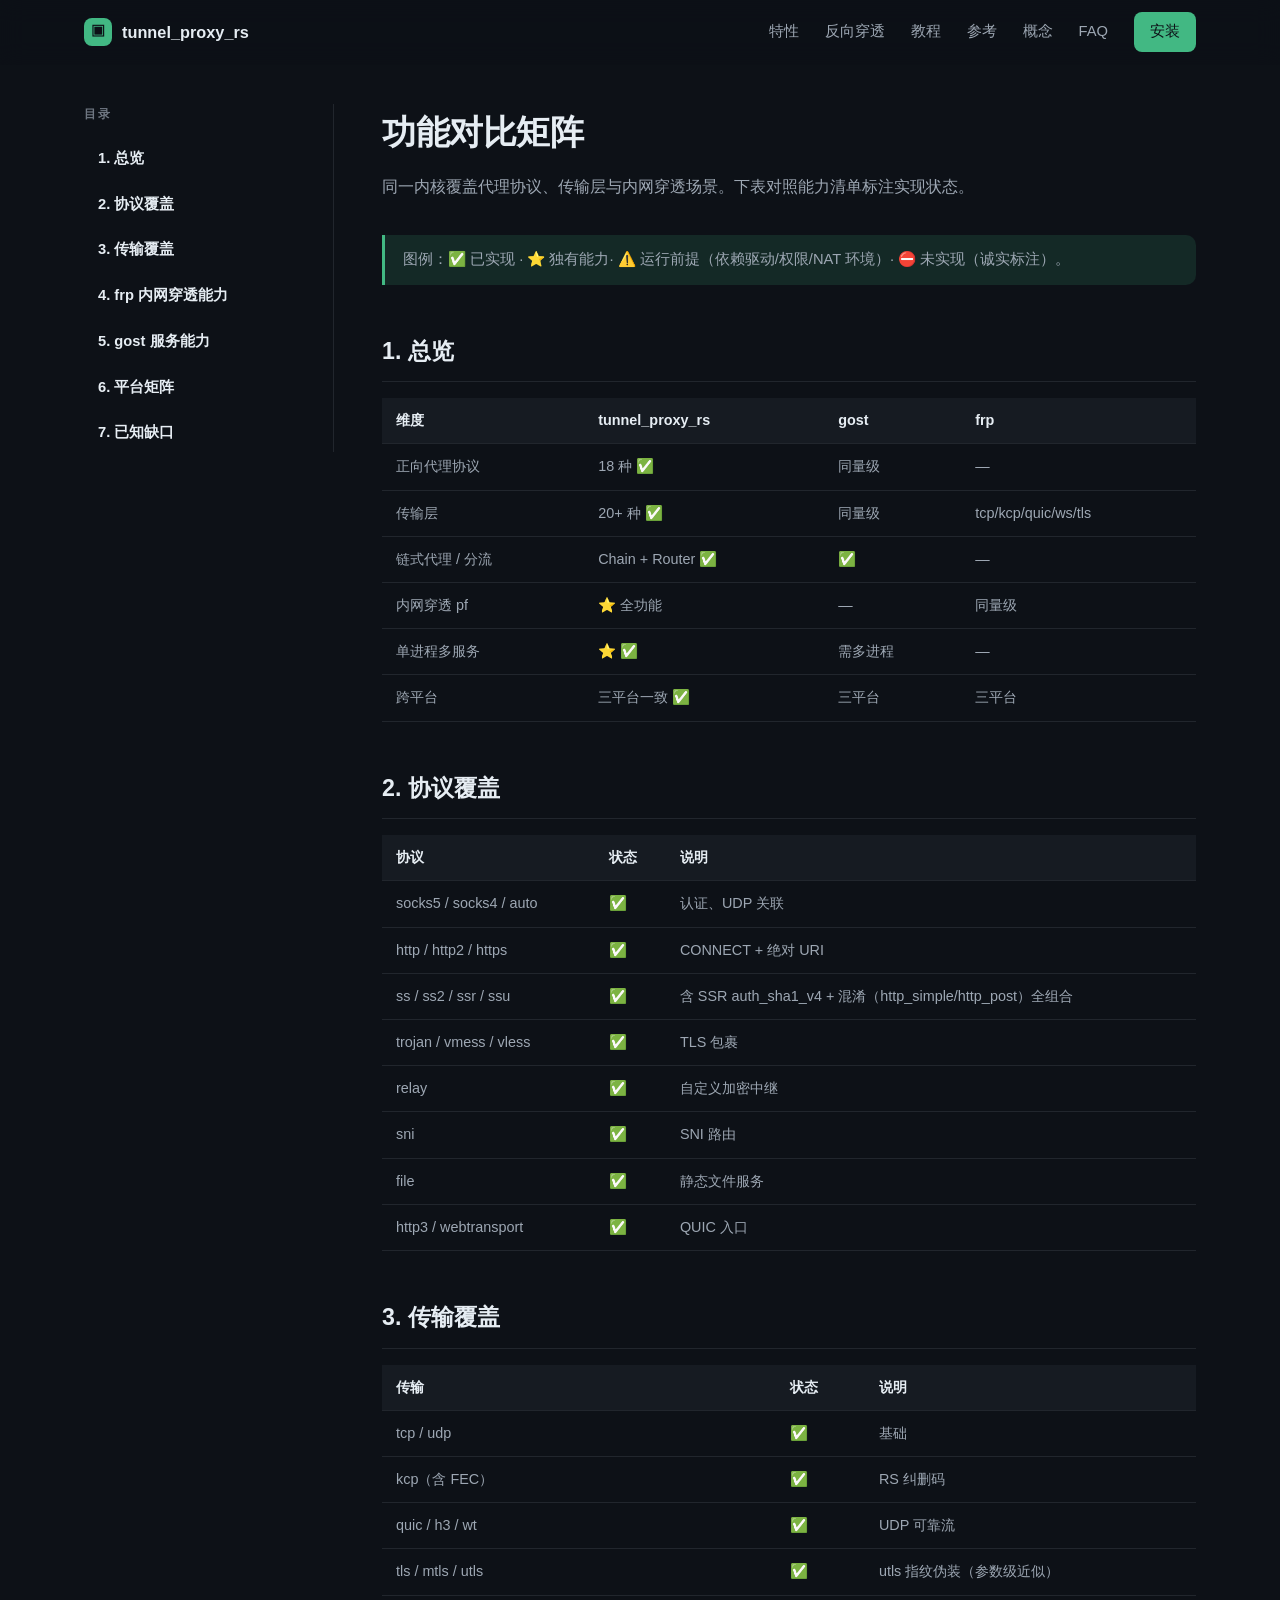
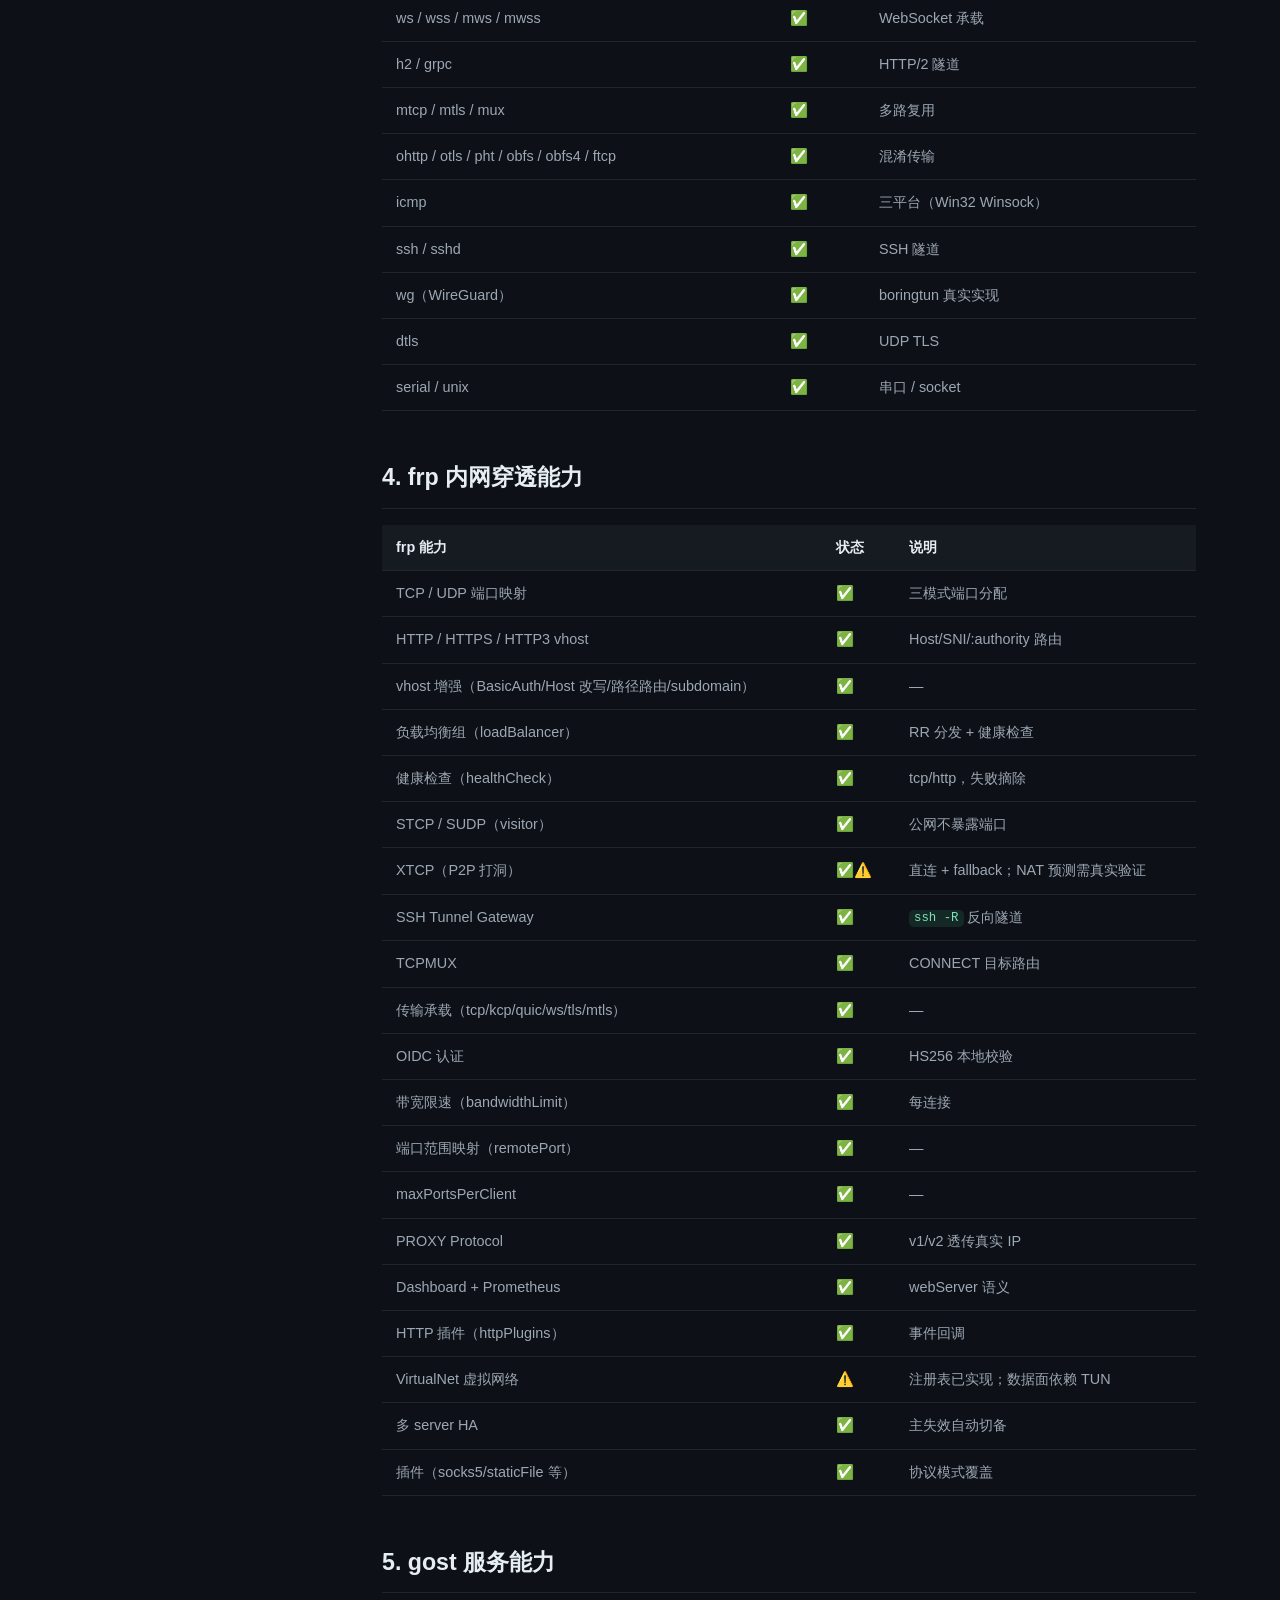
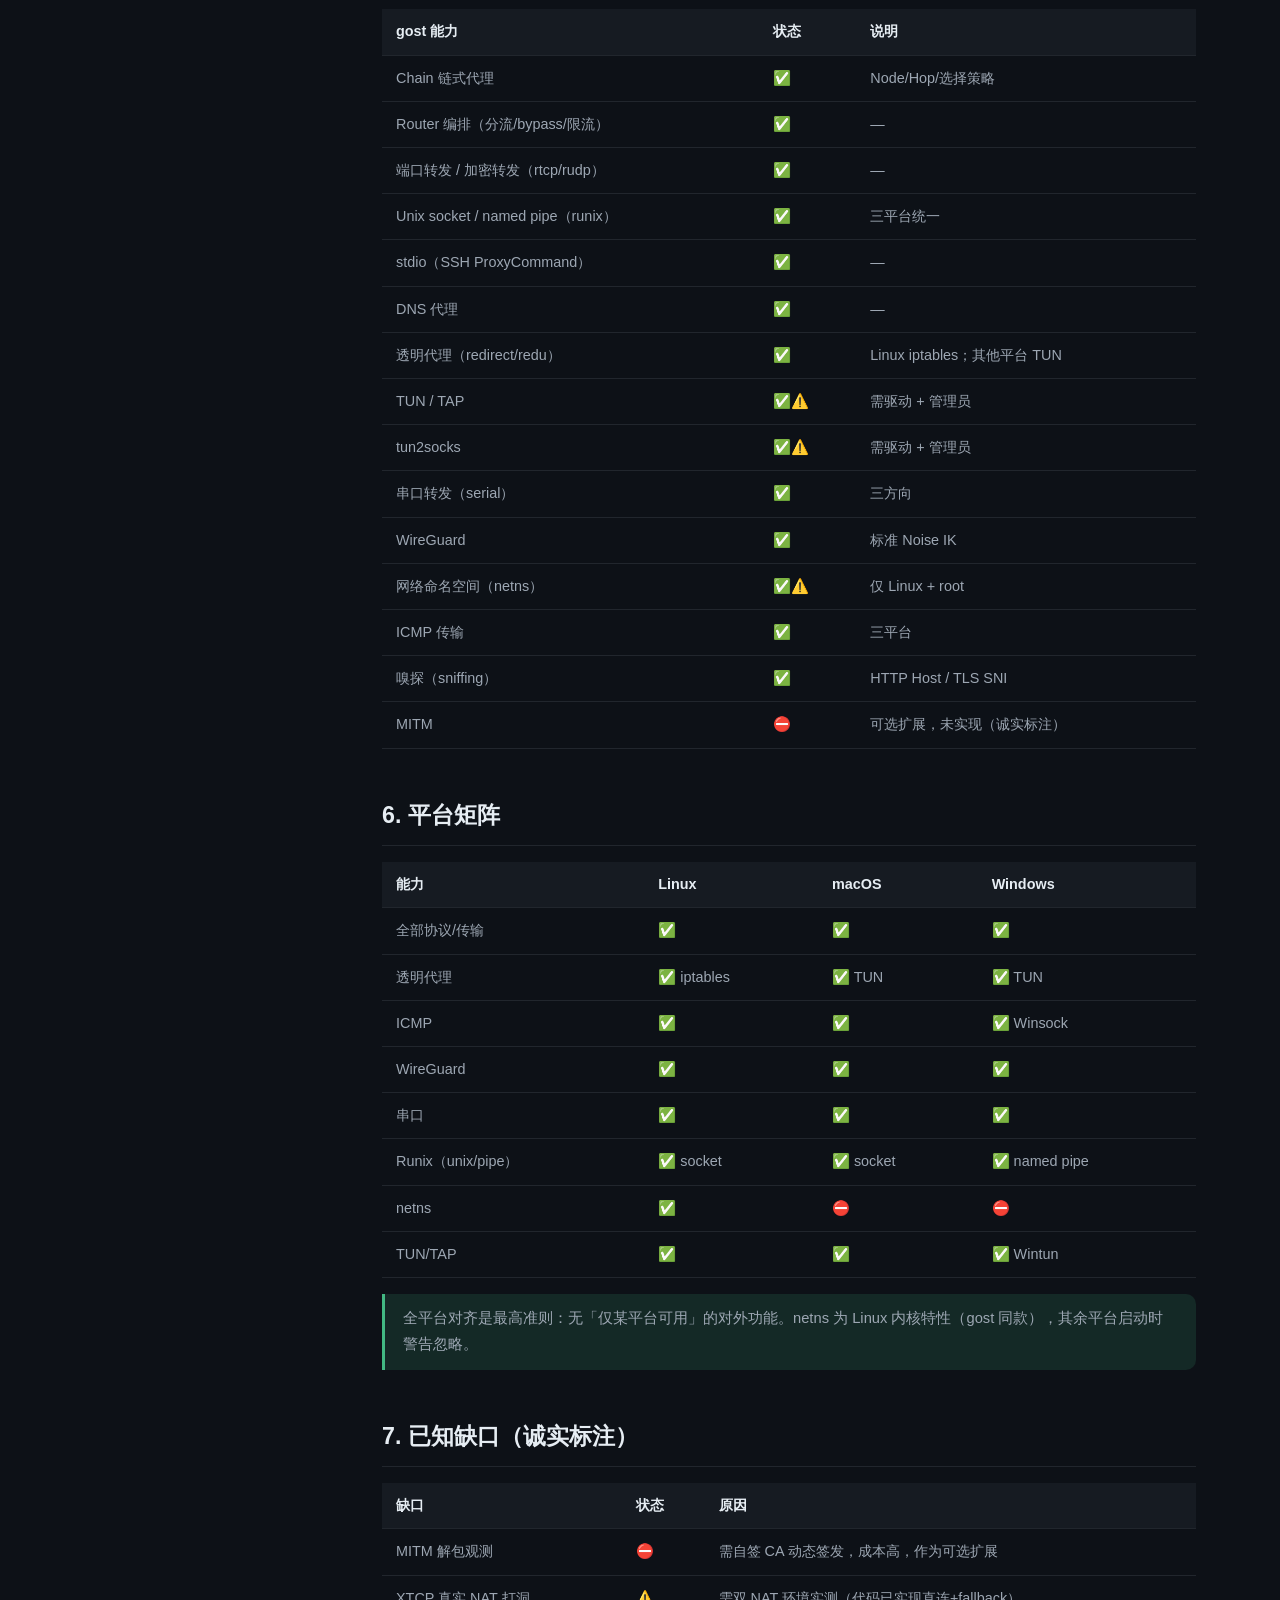
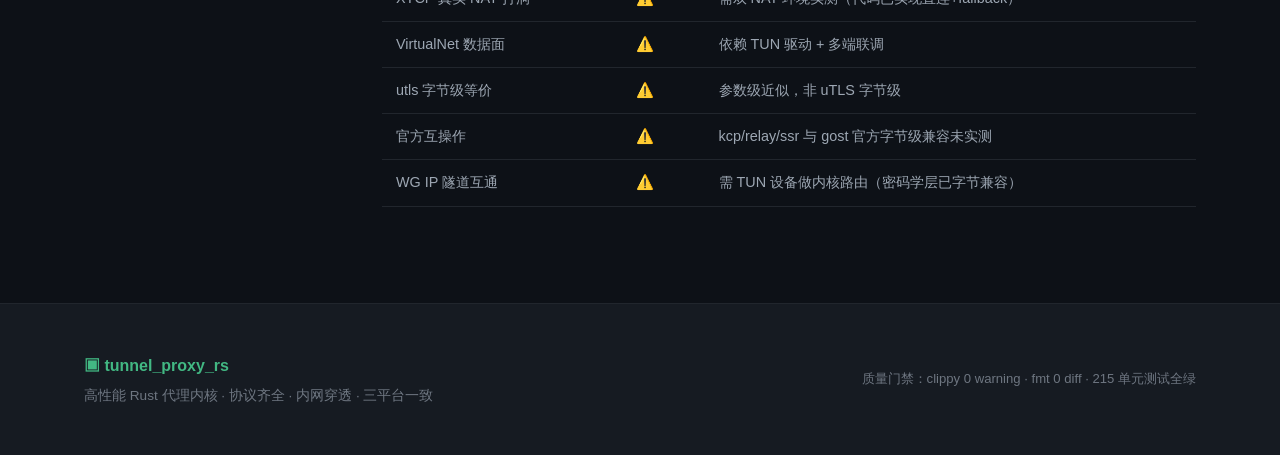
==== compare.html @ 96f0a97a "a a" ====
<!DOCTYPE html>
<html lang="zh-CN">
<head>
<meta charset="UTF-8">
<meta name="viewport" content="width=device-width, initial-scale=1.0">
<title>功能对比矩阵 — tunnel_proxy_rs</title>
<meta name="description" content="tunnel_proxy_rs 功能覆盖矩阵：对照能力清单，标注实现状态（已实现 / 独有能力 / 运行前提 / 未实现）。">
<link rel="stylesheet" href="css/style.css">
</head>
<body>

<header class="nav" id="nav">
  <div class="nav-inner">
    <a class="brand" href="index.html">
      <span class="brand-logo">▣</span>
      <span class="brand-name">tunnel_proxy_rs</span>
    </a>
    <nav class="nav-links">
      <a href="index.html#features">特性</a>
      <a href="index.html#pf">反向穿透</a>
      <a href="tutorial.html">教程</a>
      <a href="reference.html">参考</a>
      <a href="concepts.html">概念</a>
      <a href="faq.html">FAQ</a>
      <a class="nav-cta" href="install.html">安装</a>
    </nav>
    <button class="nav-toggle" id="navToggle" aria-label="菜单">☰</button>
  </div>
</header>

<div class="tutorial-layout">
  <aside class="toc" id="toc">
    <p class="toc-title">目录</p>
    <a class="toc-grp" href="#summary">1. 总览</a>
    <a class="toc-grp" href="#protocols">2. 协议覆盖</a>
    <a class="toc-grp" href="#transports">3. 传输覆盖</a>
    <a class="toc-grp" href="#frp">4. frp 内网穿透能力</a>
    <a class="toc-grp" href="#gost">5. gost 服务能力</a>
    <a class="toc-grp" href="#platform">6. 平台矩阵</a>
    <a class="toc-grp" href="#gaps">7. 已知缺口</a>
  </aside>

  <article class="doc">
    <h1>功能对比矩阵</h1>
    <p class="doc-sub">同一内核覆盖代理协议、传输层与内网穿透场景。下表对照能力清单标注实现状态。</p>
    <div class="hint">图例：✅ 已实现 · ⭐ 独有能力· ⚠️ 运行前提（依赖驱动/权限/NAT 环境）· ⛔ 未实现（诚实标注）。</div>

    <h2 id="summary">1. 总览</h2>
    <table>
      <tr><th>维度</th><th>tunnel_proxy_rs</th><th>gost</th><th>frp</th></tr>
      <tr><td>正向代理协议</td><td>18 种 ✅</td><td>同量级</td><td>—</td></tr>
      <tr><td>传输层</td><td>20+ 种 ✅</td><td>同量级</td><td>tcp/kcp/quic/ws/tls</td></tr>
      <tr><td>链式代理 / 分流</td><td>Chain + Router ✅</td><td>✅</td><td>—</td></tr>
      <tr><td>内网穿透 pf</td><td>⭐ 全功能</td><td>—</td><td>同量级</td></tr>
      <tr><td>单进程多服务</td><td>⭐ ✅</td><td>需多进程</td><td>—</td></tr>
      <tr><td>跨平台</td><td>三平台一致 ✅</td><td>三平台</td><td>三平台</td></tr>
    </table>

    <h2 id="protocols">2. 协议覆盖</h2>
    <table>
      <tr><th>协议</th><th>状态</th><th>说明</th></tr>
      <tr><td>socks5 / socks4 / auto</td><td>✅</td><td>认证、UDP 关联</td></tr>
      <tr><td>http / http2 / https</td><td>✅</td><td>CONNECT + 绝对 URI</td></tr>
      <tr><td>ss / ss2 / ssr / ssu</td><td>✅</td><td>含 SSR auth_sha1_v4 + 混淆（http_simple/http_post）全组合</td></tr>
      <tr><td>trojan / vmess / vless</td><td>✅</td><td>TLS 包裹</td></tr>
      <tr><td>relay</td><td>✅</td><td>自定义加密中继</td></tr>
      <tr><td>sni</td><td>✅</td><td>SNI 路由</td></tr>
      <tr><td>file</td><td>✅</td><td>静态文件服务</td></tr>
      <tr><td>http3 / webtransport</td><td>✅</td><td>QUIC 入口</td></tr>
    </table>

    <h2 id="transports">3. 传输覆盖</h2>
    <table>
      <tr><th>传输</th><th>状态</th><th>说明</th></tr>
      <tr><td>tcp / udp</td><td>✅</td><td>基础</td></tr>
      <tr><td>kcp（含 FEC）</td><td>✅</td><td>RS 纠删码</td></tr>
      <tr><td>quic / h3 / wt</td><td>✅</td><td>UDP 可靠流</td></tr>
      <tr><td>tls / mtls / utls</td><td>✅</td><td>utls 指纹伪装（参数级近似）</td></tr>
      <tr><td>ws / wss / mws / mwss</td><td>✅</td><td>WebSocket 承载</td></tr>
      <tr><td>h2 / grpc</td><td>✅</td><td>HTTP/2 隧道</td></tr>
      <tr><td>mtcp / mtls / mux</td><td>✅</td><td>多路复用</td></tr>
      <tr><td>ohttp / otls / pht / obfs / obfs4 / ftcp</td><td>✅</td><td>混淆传输</td></tr>
      <tr><td>icmp</td><td>✅</td><td>三平台（Win32 Winsock）</td></tr>
      <tr><td>ssh / sshd</td><td>✅</td><td>SSH 隧道</td></tr>
      <tr><td>wg（WireGuard）</td><td>✅</td><td>boringtun 真实实现</td></tr>
      <tr><td>dtls</td><td>✅</td><td>UDP TLS</td></tr>
      <tr><td>serial / unix</td><td>✅</td><td>串口 / socket</td></tr>
    </table>

    <h2 id="frp">4. frp 内网穿透能力</h2>
    <table>
      <tr><th>frp 能力</th><th>状态</th><th>说明</th></tr>
      <tr><td>TCP / UDP 端口映射</td><td>✅</td><td>三模式端口分配</td></tr>
      <tr><td>HTTP / HTTPS / HTTP3 vhost</td><td>✅</td><td>Host/SNI/:authority 路由</td></tr>
      <tr><td>vhost 增强（BasicAuth/Host 改写/路径路由/subdomain）</td><td>✅</td><td>—</td></tr>
      <tr><td>负载均衡组（loadBalancer）</td><td>✅</td><td>RR 分发 + 健康检查</td></tr>
      <tr><td>健康检查（healthCheck）</td><td>✅</td><td>tcp/http，失败摘除</td></tr>
      <tr><td>STCP / SUDP（visitor）</td><td>✅</td><td>公网不暴露端口</td></tr>
      <tr><td>XTCP（P2P 打洞）</td><td>✅⚠️</td><td>直连 + fallback；NAT 预测需真实验证</td></tr>
      <tr><td>SSH Tunnel Gateway</td><td>✅</td><td><code>ssh -R</code> 反向隧道</td></tr>
      <tr><td>TCPMUX</td><td>✅</td><td>CONNECT 目标路由</td></tr>
      <tr><td>传输承载（tcp/kcp/quic/ws/tls/mtls）</td><td>✅</td><td>—</td></tr>
      <tr><td>OIDC 认证</td><td>✅</td><td>HS256 本地校验</td></tr>
      <tr><td>带宽限速（bandwidthLimit）</td><td>✅</td><td>每连接</td></tr>
      <tr><td>端口范围映射（remotePort）</td><td>✅</td><td>—</td></tr>
      <tr><td>maxPortsPerClient</td><td>✅</td><td>—</td></tr>
      <tr><td>PROXY Protocol</td><td>✅</td><td>v1/v2 透传真实 IP</td></tr>
      <tr><td>Dashboard + Prometheus</td><td>✅</td><td>webServer 语义</td></tr>
      <tr><td>HTTP 插件（httpPlugins）</td><td>✅</td><td>事件回调</td></tr>
      <tr><td>VirtualNet 虚拟网络</td><td>⚠️</td><td>注册表已实现；数据面依赖 TUN</td></tr>
      <tr><td>多 server HA</td><td>✅</td><td>主失效自动切备</td></tr>
      <tr><td>插件（socks5/staticFile 等）</td><td>✅</td><td>协议模式覆盖</td></tr>
    </table>

    <h2 id="gost">5. gost 服务能力</h2>
    <table>
      <tr><th>gost 能力</th><th>状态</th><th>说明</th></tr>
      <tr><td>Chain 链式代理</td><td>✅</td><td>Node/Hop/选择策略</td></tr>
      <tr><td>Router 编排（分流/bypass/限流）</td><td>✅</td><td>—</td></tr>
      <tr><td>端口转发 / 加密转发（rtcp/rudp）</td><td>✅</td><td>—</td></tr>
      <tr><td>Unix socket / named pipe（runix）</td><td>✅</td><td>三平台统一</td></tr>
      <tr><td>stdio（SSH ProxyCommand）</td><td>✅</td><td>—</td></tr>
      <tr><td>DNS 代理</td><td>✅</td><td>—</td></tr>
      <tr><td>透明代理（redirect/redu）</td><td>✅</td><td>Linux iptables；其他平台 TUN</td></tr>
      <tr><td>TUN / TAP</td><td>✅⚠️</td><td>需驱动 + 管理员</td></tr>
      <tr><td>tun2socks</td><td>✅⚠️</td><td>需驱动 + 管理员</td></tr>
      <tr><td>串口转发（serial）</td><td>✅</td><td>三方向</td></tr>
      <tr><td>WireGuard</td><td>✅</td><td>标准 Noise IK</td></tr>
      <tr><td>网络命名空间（netns）</td><td>✅⚠️</td><td>仅 Linux + root</td></tr>
      <tr><td>ICMP 传输</td><td>✅</td><td>三平台</td></tr>
      <tr><td>嗅探（sniffing）</td><td>✅</td><td>HTTP Host / TLS SNI</td></tr>
      <tr><td>MITM</td><td>⛔</td><td>可选扩展，未实现（诚实标注）</td></tr>
    </table>

    <h2 id="platform">6. 平台矩阵</h2>
    <table>
      <tr><th>能力</th><th>Linux</th><th>macOS</th><th>Windows</th></tr>
      <tr><td>全部协议/传输</td><td>✅</td><td>✅</td><td>✅</td></tr>
      <tr><td>透明代理</td><td>✅ iptables</td><td>✅ TUN</td><td>✅ TUN</td></tr>
      <tr><td>ICMP</td><td>✅</td><td>✅</td><td>✅ Winsock</td></tr>
      <tr><td>WireGuard</td><td>✅</td><td>✅</td><td>✅</td></tr>
      <tr><td>串口</td><td>✅</td><td>✅</td><td>✅</td></tr>
      <tr><td>Runix（unix/pipe）</td><td>✅ socket</td><td>✅ socket</td><td>✅ named pipe</td></tr>
      <tr><td>netns</td><td>✅</td><td>⛔</td><td>⛔</td></tr>
      <tr><td>TUN/TAP</td><td>✅</td><td>✅</td><td>✅ Wintun</td></tr>
    </table>
    <div class="hint">全平台对齐是最高准则：无「仅某平台可用」的对外功能。netns 为 Linux 内核特性（gost 同款），其余平台启动时警告忽略。</div>

    <h2 id="gaps">7. 已知缺口（诚实标注）</h2>
    <table>
      <tr><th>缺口</th><th>状态</th><th>原因</th></tr>
      <tr><td>MITM 解包观测</td><td>⛔</td><td>需自签 CA 动态签发，成本高，作为可选扩展</td></tr>
      <tr><td>XTCP 真实 NAT 打洞</td><td>⚠️</td><td>需双 NAT 环境实测（代码已实现直连+fallback）</td></tr>
      <tr><td>VirtualNet 数据面</td><td>⚠️</td><td>依赖 TUN 驱动 + 多端联调</td></tr>
      <tr><td>utls 字节级等价</td><td>⚠️</td><td>参数级近似，非 uTLS 字节级</td></tr>
      <tr><td>官方互操作</td><td>⚠️</td><td>kcp/relay/ssr 与 gost 官方字节级兼容未实测</td></tr>
      <tr><td>WG IP 隧道互通</td><td>⚠️</td><td>需 TUN 设备做内核路由（密码学层已字节兼容）</td></tr>
    </table>

  </article>
</div>

<footer class="footer">
  <div class="container footer-inner">
    <div>
      <p class="footer-brand">▣ tunnel_proxy_rs</p>
      <p class="footer-desc">高性能 Rust 代理内核 · 协议齐全 · 内网穿透 · 三平台一致</p>
    </div>
    <p class="footer-meta">质量门禁：clippy 0 warning · fmt 0 diff · 215 单元测试全绿</p>
  </div>
</footer>

<script src="js/main.js"></script>
</body>
</html>
---- css/style.css ----
/* ============================================================
   tunnel_proxy_rs 官网样式
   程序员友好暗色：GitHub Dark / VS Code Dark+ 风格
   中性深灰（非蓝青、非紫粉、非亮白），低饱和、专业、护眼
   强调色：克制绿 #42b883
   ============================================================ */
:root {
  --bg: #0d1117;
  --bg-alt: #161b22;
  --bg-soft: #161b22;
  --code-bg: #010409;
  --code-text: #c9d1d9;
  --code-keyword: #ff7b72;
  --code-string: #a5d6ff;
  --code-comment: #8b949e;
  --code-fn: #d2a8ff;
  --border: #21262d;
  --border-strong: #30363d;
  --text: #e6edf3;
  --text-dim: #9da7b3;
  --text-faint: #6e7681;
  --brand: #42b883;
  --brand-dark: #3fb950;
  --brand-soft: rgba(66, 184, 131, 0.14);
  --green: #3fb950;
  --amber: #d29922;
  --pink: #db61a2;
  --radius: 12px;
  --radius-sm: 8px;
  --shadow: 0 1px 2px rgba(0,0,0,0.4), 0 4px 14px rgba(0,0,0,0.25);
  --shadow-hover: 0 2px 4px rgba(0,0,0,0.4), 0 10px 26px rgba(66, 184, 131, 0.12);
  --mono: "JetBrains Mono", "Fira Code", "Cascadia Code", Consolas, monospace;
}

* { margin: 0; padding: 0; box-sizing: border-box; }
html { scroll-behavior: smooth; scroll-padding-top: 76px; }
body {
  font-family: -apple-system, BlinkMacSystemFont, "Segoe UI", "PingFang SC", "Hiragino Sans GB", "Microsoft YaHei", "Noto Sans SC", sans-serif;
  background: var(--bg);
  color: var(--text);
  line-height: 1.75;
  -webkit-font-smoothing: antialiased;
  overflow-x: hidden;
}
a { color: var(--brand); text-decoration: none; }
a:hover { color: #5cd699; }
code, kbd {
  font-family: var(--mono);
  font-size: 0.86em;
  background: var(--brand-soft);
  color: #7ee2b8;
  padding: 0.12em 0.4em;
  border-radius: 5px;
}
pre {
  background: var(--code-bg);
  border: 1px solid var(--border);
  border-radius: 12px;
  padding: 16px 20px;
  overflow-x: auto;
  margin: 14px 0 6px;
  position: relative;
}
pre code { background: none; border: none; padding: 0; color: var(--code-text); font-size: 0.8rem; line-height: 1.7; display: block; }
.c-dim { color: var(--code-comment); }
.c-key { color: var(--code-keyword); }
.c-str { color: var(--code-string); }
.c-fn { color: var(--code-fn); }
.container { max-width: 1160px; margin: 0 auto; padding: 0 24px; }

/* ============ 导航 ============ */
.nav {
  position: fixed; top: 0; left: 0; right: 0; z-index: 100;
  background: rgba(13, 17, 23, 0.82);
  backdrop-filter: blur(12px);
  -webkit-backdrop-filter: blur(12px);
  border-bottom: 1px solid transparent;
  transition: border-color 0.3s, box-shadow 0.3s;
}
.nav.scrolled { border-bottom-color: var(--border); box-shadow: 0 2px 12px rgba(0,0,0,0.4); }
.nav-inner {
  max-width: 1160px; margin: 0 auto; padding: 0 24px;
  height: 64px; display: flex; align-items: center; justify-content: space-between;
}
.brand { display: flex; align-items: center; gap: 10px; color: var(--text); font-weight: 700; font-size: 1.02rem; }
.brand:hover { color: var(--text); }
.brand-logo {
  width: 28px; height: 28px; border-radius: 8px;
  background: var(--brand);
  display: inline-flex; align-items: center; justify-content: center;
  color: #0d1117; font-size: 0.9rem; font-weight: 800;
}
.nav-links { display: flex; align-items: center; gap: 26px; }
.nav-links a { color: var(--text-dim); font-size: 0.92rem; font-weight: 500; transition: color 0.2s; }
.nav-links a:hover { color: var(--text); }
.nav-cta {
  background: var(--brand); color: #0d1117 !important;
  padding: 7px 16px; border-radius: 8px; font-weight: 700;
  transition: background 0.2s, transform 0.15s;
}
.nav-cta:hover { background: #5cd699; color: #0d1117 !important; transform: translateY(-1px); }
.nav-toggle { display: none; background: none; border: 1px solid var(--border-strong); color: var(--text); border-radius: 8px; padding: 6px 12px; cursor: pointer; font-size: 1.15rem; }

/* ============ Hero（克制暗色，无花哨光晕） ============ */
.hero {
  position: relative;
  padding: 140px 0 80px;
  background:
    radial-gradient(ellipse 60% 45% at 50% -10%, rgba(66, 184, 131, 0.07), transparent),
    var(--bg);
  border-bottom: 1px solid var(--border);
}
.hero-inner { text-align: center; }
.hero-eyebrow {
  display: inline-flex; align-items: center; gap: 8px;
  color: var(--brand); font-size: 0.82rem; font-weight: 600;
  letter-spacing: 1.5px; text-transform: uppercase;
  border: 1px solid rgba(66, 184, 131, 0.3);
  background: var(--brand-soft);
  padding: 5px 14px; border-radius: 999px;
  margin-bottom: 24px;
}
.hero-eyebrow .dot { width: 6px; height: 6px; border-radius: 50%; background: var(--green); }
.hero-title {
  font-size: clamp(2.3rem, 5.5vw, 3.8rem);
  font-weight: 800; line-height: 1.2; letter-spacing: -1px;
  color: var(--text);
}
.gradient-text {
  background: linear-gradient(120deg, #3fb950, #42b883);
  -webkit-background-clip: text; background-clip: text;
  -webkit-text-fill-color: transparent; color: transparent;
}
.hero-sub {
  max-width: 720px; margin: 22px auto 0;
  color: var(--text-dim); font-size: 1.08rem;
}
.hero-sub strong { color: var(--text); }
.hero-actions { margin-top: 32px; display: flex; gap: 14px; justify-content: center; flex-wrap: wrap; }

.btn {
  display: inline-block; padding: 12px 28px;
  border-radius: 9px; font-weight: 600; font-size: 0.95rem;
  transition: transform 0.15s, box-shadow 0.2s, background 0.2s, border-color 0.2s;
  cursor: pointer; border: 1px solid transparent;
}
.btn:hover { transform: translateY(-2px); }
.btn-primary { background: var(--brand); color: #0d1117; font-weight: 700; }
.btn-primary:hover { background: #5cd699; }
.btn-ghost { border-color: var(--border-strong); color: var(--text); background: transparent; }
.btn-ghost:hover { border-color: var(--brand); color: var(--brand); }

.hero-window {
  max-width: 680px; margin: 44px auto 0; text-align: left;
  border: 1px solid var(--border-strong);
  border-radius: 12px;
  overflow: hidden;
  box-shadow: var(--shadow);
  background: var(--bg-alt);
}
.window-bar {
  display: flex; align-items: center; gap: 8px;
  padding: 10px 16px;
  background: var(--bg-soft);
  border-bottom: 1px solid var(--border);
}
.window-dot { width: 11px; height: 11px; border-radius: 50%; }
.window-dot.r { background: #f85149; }
.window-dot.y { background: #d29922; }
.window-dot.g { background: #3fb950; }
.window-title { margin-left: 8px; color: var(--text-faint); font-size: 0.78rem; font-family: var(--mono); }
.window-body { padding: 0; }
.window-body pre { border-radius: 0; margin: 0; border: none; }
.window-body pre code { font-size: 0.83rem; }

.hero-stats {
  margin-top: 48px;
  display: grid; grid-template-columns: repeat(5, 1fr); gap: 0;
  max-width: 860px; margin-left: auto; margin-right: auto;
  border: 1px solid var(--border); border-radius: 12px;
  background: var(--bg-alt);
  overflow: hidden;
}
.stat { padding: 22px 10px; border-right: 1px solid var(--border); }
.stat:last-child { border-right: none; }
.stat b { display: block; font-size: 2rem; font-weight: 800; line-height: 1.2; color: var(--brand); }
.stat span { color: var(--text-faint); font-size: 0.84rem; }

/* ============ Section ============ */
.section { padding: 92px 0; }
.section-alt { background: var(--bg-alt); border-top: 1px solid var(--border); border-bottom: 1px solid var(--border); }
.section-head { text-align: center; max-width: 760px; margin: 0 auto 52px; }
.eyebrow {
  color: var(--brand); font-size: 0.8rem; letter-spacing: 2px;
  text-transform: uppercase; font-weight: 700; margin-bottom: 12px;
}
.section-title { font-size: clamp(1.7rem, 3.4vw, 2.4rem); font-weight: 800; letter-spacing: -0.5px; line-height: 1.3; color: var(--text); }
.section-desc { color: var(--text-dim); margin-top: 14px; }

.feature-grid { display: grid; grid-template-columns: repeat(3, 1fr); gap: 22px; }
.card {
  background: var(--bg-alt);
  border: 1px solid var(--border);
  border-radius: var(--radius);
  padding: 28px;
  transition: transform 0.2s, border-color 0.2s, box-shadow 0.2s;
}
.card:hover {
  transform: translateY(-4px);
  border-color: rgba(66, 184, 131, 0.5);
  box-shadow: var(--shadow-hover);
}
.card-icon {
  width: 46px; height: 46px; border-radius: 11px;
  background: var(--brand-soft);
  display: flex; align-items: center; justify-content: center;
  font-size: 1.3rem; margin-bottom: 16px;
}
.card h3 { font-size: 1.12rem; margin-bottom: 9px; font-weight: 700; color: var(--text); }
.card p { color: var(--text-dim); font-size: 0.92rem; }

.badge-cloud { display: flex; flex-wrap: wrap; gap: 10px; justify-content: center; max-width: 1000px; margin: 0 auto; }
.badge {
  display: inline-flex; align-items: center; gap: 9px;
  padding: 8px 18px; border-radius: 999px;
  border: 1px solid var(--border);
  background: var(--bg-alt); color: var(--text);
  font-size: 0.92rem; font-weight: 500;
  transition: transform 0.15s, border-color 0.15s, box-shadow 0.15s;
}
.badge:hover { transform: translateY(-2px); border-color: var(--brand); box-shadow: 0 4px 14px rgba(66, 184, 131, 0.12); }
.badge-hot { border-color: rgba(66, 184, 131, 0.45); color: #7ee2b8; background: var(--brand-soft); }
.badge-sub { color: var(--text-faint); font-size: 0.72rem; }
.proto-note, .transport-note { max-width: 780px; margin: 36px auto 0; text-align: left; }
.proto-note h3, .transport-note h3 { margin-bottom: 8px; }

.section-pf { position: relative; }
.pf-grid { display: grid; grid-template-columns: repeat(2, 1fr); gap: 22px; }
.pf-card h3 { margin-bottom: 8px; }
.pf-card pre { margin-top: 16px; }
.pf-card-highlight { border-color: rgba(219, 97, 162, 0.4); background: linear-gradient(180deg, rgba(219, 97, 162, 0.06), var(--bg-alt)); }
.pf-card-highlight h3 { color: #f778ba; }

.tutorial-grid { display: grid; grid-template-columns: repeat(2, 1fr); gap: 22px; }
.tutorial-step { position: relative; overflow: hidden; }
.step-num {
  position: absolute; top: 22px; right: 26px;
  font-size: 2.4rem; font-weight: 800; line-height: 1;
  color: rgba(66, 184, 131, 0.35);
}
.tutorial-step h3 { margin-bottom: 12px; }

.compare-grid { display: grid; grid-template-columns: 1fr 1fr; gap: 22px; max-width: 920px; margin: 0 auto; }
.compare-card h3 { margin-bottom: 18px; font-size: 1.2rem; }
.compare-card ul { list-style: none; }
.compare-card li { padding: 9px 0; color: var(--text-dim); font-size: 0.95rem; border-bottom: 1px dashed var(--border); }
.compare-card li:last-child { border-bottom: none; }
.ok { color: var(--green); font-weight: 700; margin-right: 9px; }
.plus { color: var(--pink); font-weight: 700; margin-right: 9px; }

.install-box { max-width: 780px; margin: 0 auto; text-align: left; }
.install-links { margin-top: 24px; display: flex; gap: 14px; }

.footer { border-top: 1px solid var(--border); padding: 48px 0; background: var(--bg-alt); }
.footer-inner { display: flex; justify-content: space-between; align-items: center; gap: 20px; flex-wrap: wrap; }
.footer-brand { font-weight: 700; color: var(--brand); }
.footer-desc { color: var(--text-faint); font-size: 0.85rem; margin-top: 4px; }
.footer-meta { color: var(--text-faint); font-size: 0.82rem; }

/* ============ 教程页 ============ */
.tutorial-layout { display: grid; grid-template-columns: 250px 1fr; gap: 48px; max-width: 1160px; margin: 0 auto; padding: 104px 24px 80px; }
.toc {
  position: sticky; top: 88px; align-self: start;
  max-height: calc(100vh - 110px); overflow-y: auto;
  border-right: 1px solid var(--border);
  padding-right: 20px;
}
.toc-title { font-size: 0.78rem; text-transform: uppercase; letter-spacing: 2px; color: var(--text-faint); font-weight: 700; margin-bottom: 14px; }
.toc a {
  display: block; padding: 6px 12px; border-radius: 7px;
  color: var(--text-dim); font-size: 0.9rem;
  border-left: 2px solid transparent;
  transition: background 0.15s, color 0.15s, border-color 0.15s;
}
.toc a:hover { color: var(--brand); background: var(--bg-soft); }
.toc a.active { color: var(--brand); border-left-color: var(--brand); background: var(--brand-soft); }
.toc a.toc-sub { padding-left: 26px; font-size: 0.84rem; }
.toc a.toc-grp { color: var(--text); font-weight: 700; font-size: 0.92rem; margin-top: 8px; }

.doc { min-width: 0; }
.doc h1 { font-size: 2.1rem; font-weight: 800; letter-spacing: -0.5px; margin-bottom: 8px; color: var(--text); }
.doc .doc-sub { color: var(--text-dim); margin-bottom: 34px; }
.doc h2 {
  font-size: 1.45rem; font-weight: 700; margin: 46px 0 6px;
  padding-bottom: 10px; border-bottom: 1px solid var(--border);
  color: var(--text);
}
.doc h3 { font-size: 1.1rem; font-weight: 700; margin: 28px 0 6px; color: var(--text); }
.doc p { color: var(--text-dim); margin: 10px 0; }
.doc ol { padding-left: 22px; color: var(--text-dim); }
.doc li { margin: 6px 0; }
.doc .hint {
  border-left: 3px solid var(--brand);
  background: var(--brand-soft);
  padding: 12px 18px; border-radius: 0 10px 10px 0;
  color: var(--text-dim); font-size: 0.92rem; margin: 16px 0;
}
.doc .cmd-group { margin: 16px 0; }
.doc table { width: 100%; border-collapse: collapse; margin: 16px 0; font-size: 0.9rem; }
.doc th, .doc td { text-align: left; padding: 10px 14px; border-bottom: 1px solid var(--border); }
.doc th { color: var(--text); font-weight: 600; background: var(--bg-soft); }
.doc td { color: var(--text-dim); }
.doc td code, .doc th code { white-space: nowrap; }
.doc a.inline { border-bottom: 1px dashed; }
.doc kbd { background: var(--bg-soft); border: 1px solid var(--border-strong); border-bottom-width: 2px; border-radius: 6px; padding: 2px 8px; font-size: 0.8em; color: var(--text); }
.badge-list { display: flex; flex-wrap: wrap; gap: 8px; margin: 10px 0; }
.badge-mini {
  padding: 4px 12px; border-radius: 999px; font-size: 0.78rem;
  border: 1px solid var(--border); color: var(--text-dim);
  font-family: var(--mono);
}
.badge-mini.hot { border-color: rgba(66, 184, 131, 0.45); color: #7ee2b8; background: var(--brand-soft); }

.copy-btn {
  position: absolute; top: 10px; right: 12px;
  background: rgba(255, 255, 255, 0.06);
  border: 1px solid var(--border-strong);
  color: var(--text-faint);
  border-radius: 7px; padding: 3px 11px;
  font-size: 0.72rem; cursor: pointer;
  transition: color 0.2s, border-color 0.2s;
  z-index: 2;
}
.copy-btn:hover { color: var(--brand); border-color: var(--brand); }
.copy-btn.copied { color: var(--green); border-color: var(--green); }

@media (max-width: 1180px) {
  .nav-links { gap: 14px; }
  .nav-links a { font-size: 0.84rem; }
  .nav-inner { padding: 0 16px; }
}
@media (max-width: 1000px) {
  .feature-grid, .tutorial-grid, .pf-grid, .compare-grid { grid-template-columns: 1fr 1fr; }
  .tutorial-layout { grid-template-columns: 1fr; }
  .toc { position: static; max-height: none; border-right: none; border-bottom: 1px solid var(--border); padding-bottom: 16px; margin-bottom: 8px; }
  /* 文档区表格 / 代码块窄屏可横向滚动，避免撑破布局 */
  .doc table { display: block; overflow-x: auto; white-space: nowrap; }
  .doc pre { overflow-x: auto; }
}
@media (max-width: 760px) {
  .nav-links { display: none; position: absolute; top: 64px; left: 0; right: 0; background: var(--bg); border-bottom: 1px solid var(--border); flex-direction: column; padding: 16px 24px; gap: 14px; }
  .nav-links.open { display: flex; }
  .nav-toggle { display: block; }
  .hero { padding: 110px 0 56px; }
  .hero-stats { grid-template-columns: repeat(2, 1fr); }
  .stat { border-right: none; border-bottom: 1px solid var(--border); }
  .stat:nth-child(5) { grid-column: span 2; }
  .feature-grid, .tutorial-grid, .pf-grid, .compare-grid { grid-template-columns: 1fr; }
  .section { padding: 60px 0; }
  .doc h1 { font-size: 1.65rem; }
  .doc { padding: 0 4px; }
}

.reveal { opacity: 0; transform: translateY(22px); transition: opacity 0.55s ease, transform 0.55s ease; }
.reveal.visible { opacity: 1; transform: none; }
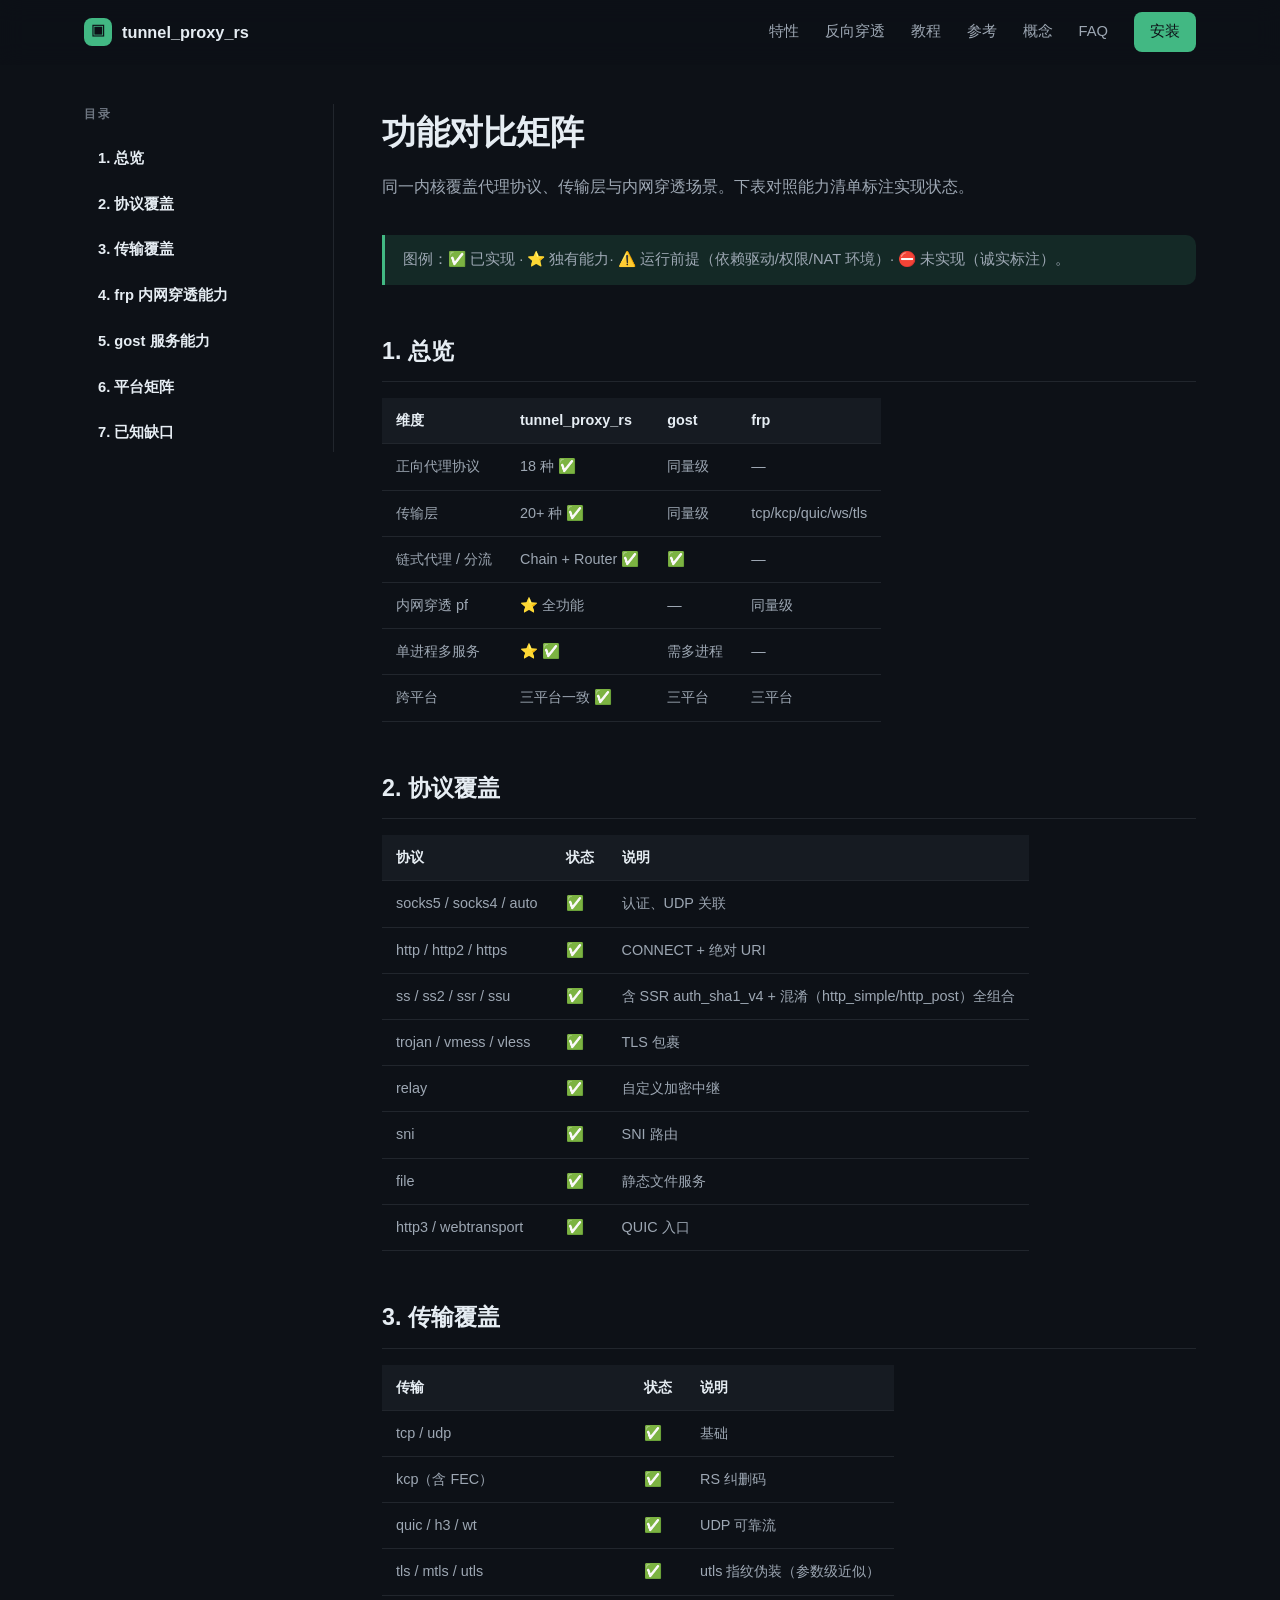
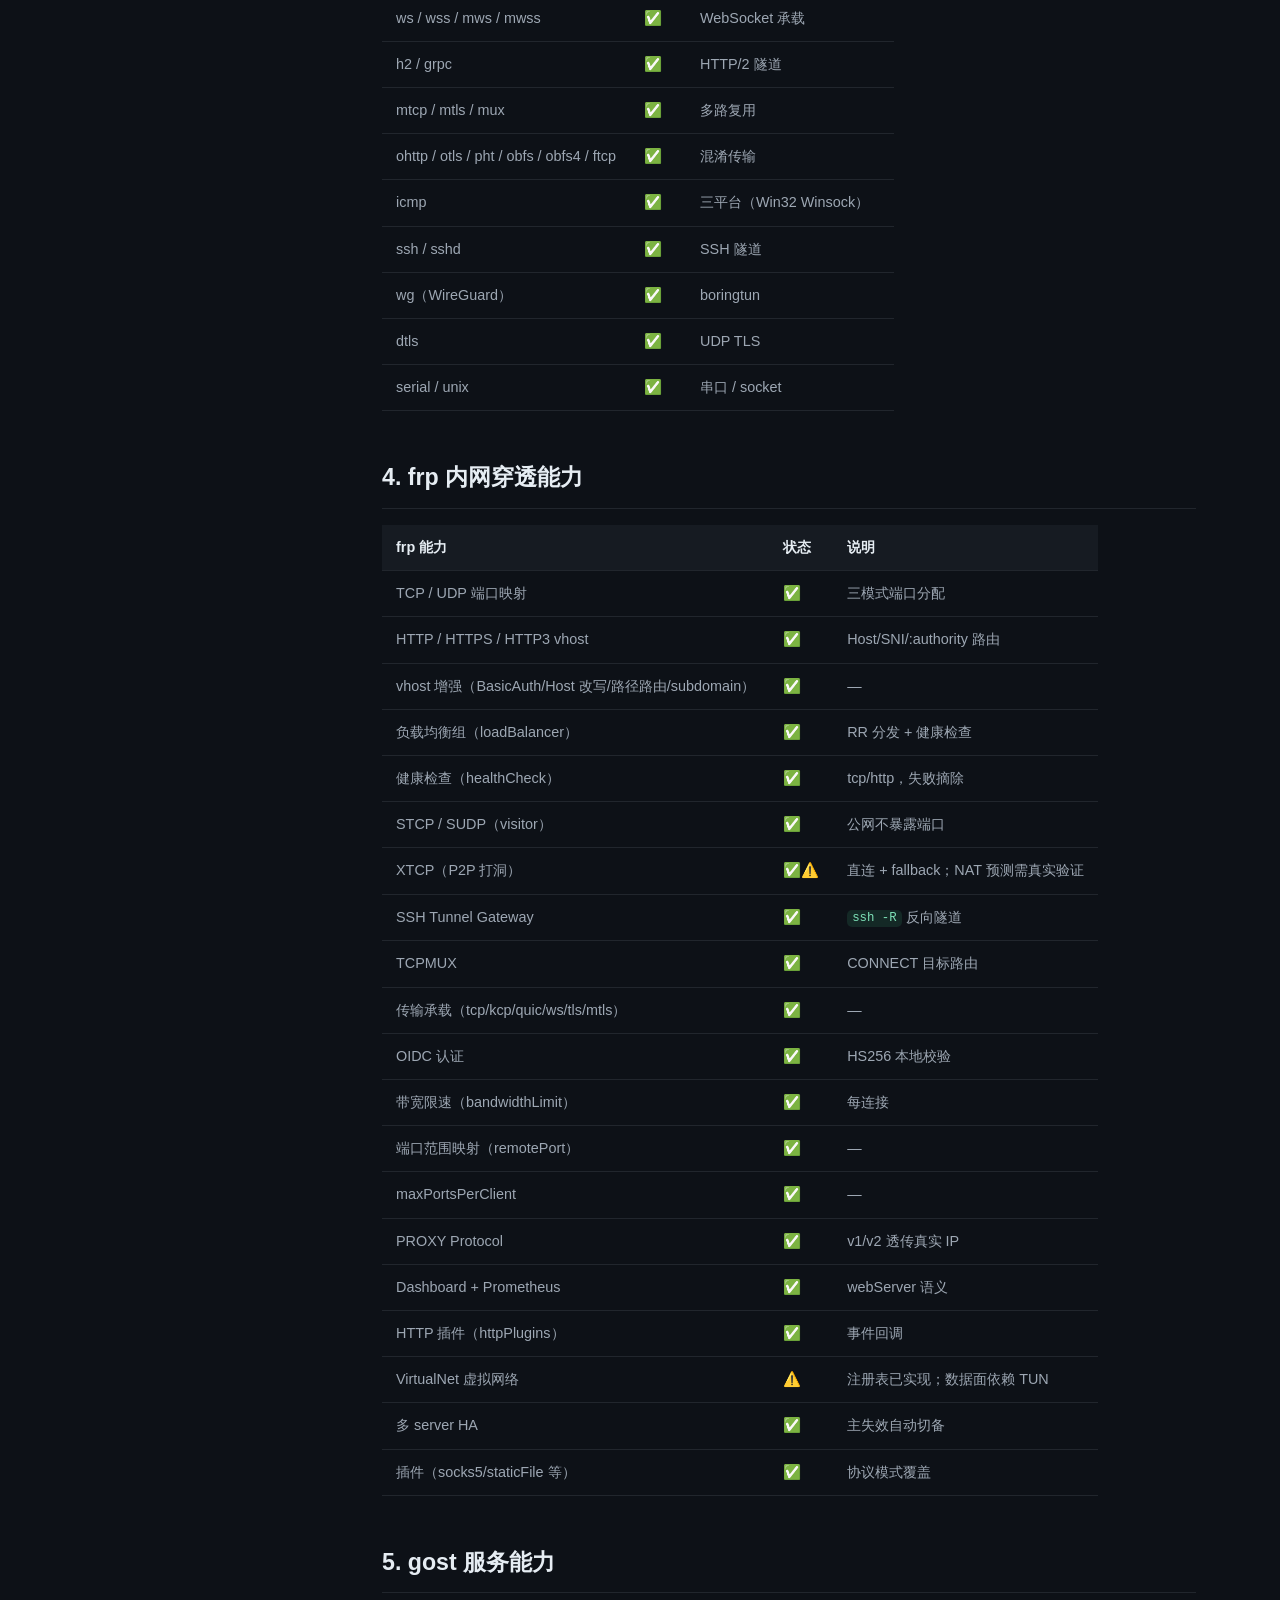
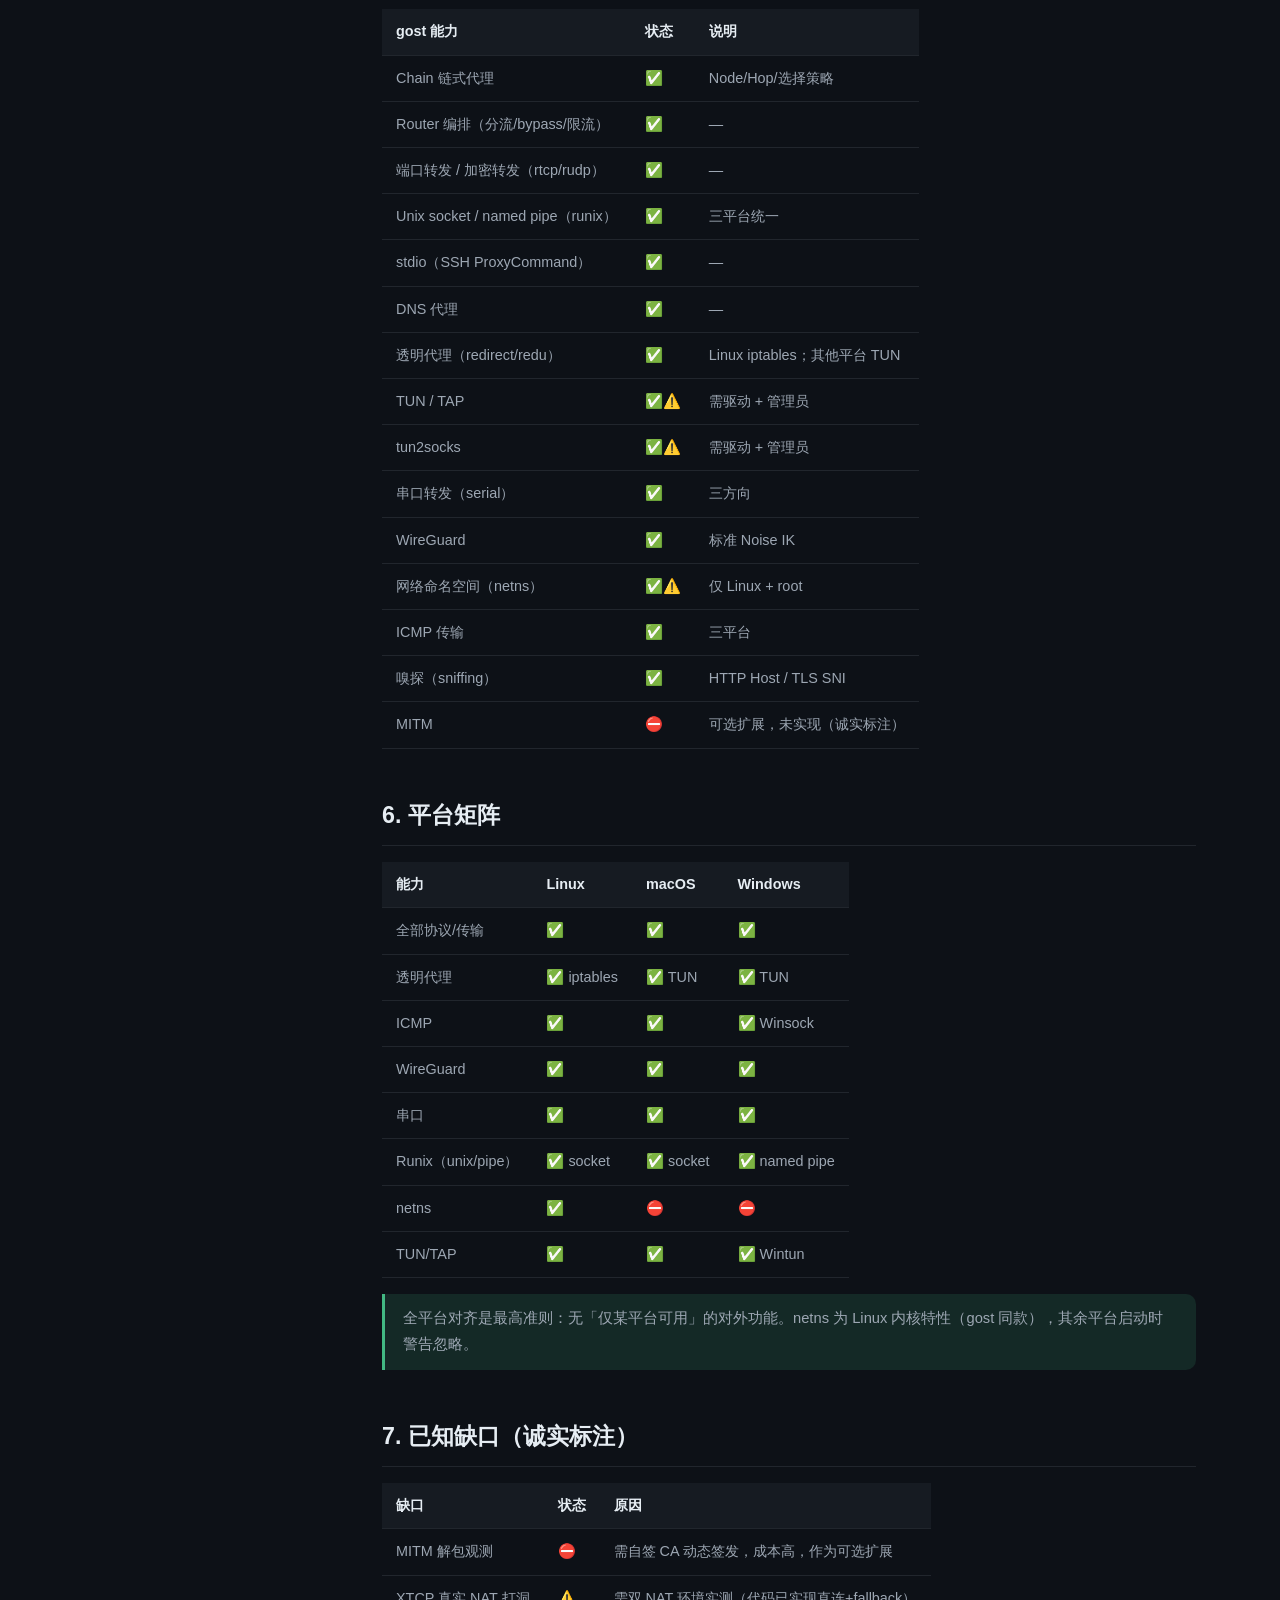
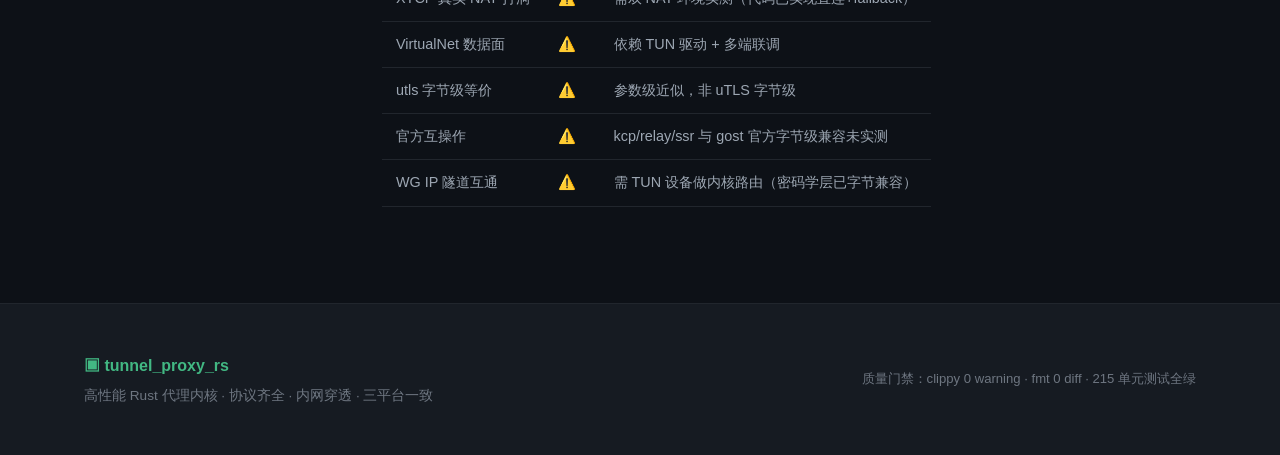
==== commit 8d62ab21: "up" ====
--- a/compare.html
+++ b/compare.html
@@ -82,7 +82,7 @@
       <tr><td>ohttp / otls / pht / obfs / obfs4 / ftcp</td><td>✅</td><td>混淆传输</td></tr>
       <tr><td>icmp</td><td>✅</td><td>三平台（Win32 Winsock）</td></tr>
       <tr><td>ssh / sshd</td><td>✅</td><td>SSH 隧道</td></tr>
-      <tr><td>wg（WireGuard）</td><td>✅</td><td>boringtun 真实实现</td></tr>
+      <tr><td>wg（WireGuard）</td><td>✅</td><td>boringtun</td></tr>
       <tr><td>dtls</td><td>✅</td><td>UDP TLS</td></tr>
       <tr><td>serial / unix</td><td>✅</td><td>串口 / socket</td></tr>
     </table>
--- a/css/style.css
+++ b/css/style.css
@@ -134,6 +134,7 @@
 .hero-sub {
   max-width: 720px; margin: 22px auto 0;
   color: var(--text-dim); font-size: 1.08rem;
+  overflow-wrap: anywhere;
 }
 .hero-sub strong { color: var(--text); }
 .hero-actions { margin-top: 32px; display: flex; gap: 14px; justify-content: center; flex-wrap: wrap; }
@@ -197,7 +198,9 @@
 .section-title { font-size: clamp(1.7rem, 3.4vw, 2.4rem); font-weight: 800; letter-spacing: -0.5px; line-height: 1.3; color: var(--text); }
 .section-desc { color: var(--text-dim); margin-top: 14px; }
 
-.feature-grid { display: grid; grid-template-columns: repeat(3, 1fr); gap: 22px; }
+.feature-grid { display: grid; grid-template-columns: repeat(3, minmax(0, 1fr)); gap: 22px; }
+/* 网格子项允许收缩：避免长代码行（pre 不换行）把列撑破容器 */
+.feature-grid > *, .pf-grid > *, .tutorial-grid > *, .compare-grid > * { min-width: 0; }
 .card {
   background: var(--bg-alt);
   border: 1px solid var(--border);
@@ -217,7 +220,7 @@
   font-size: 1.3rem; margin-bottom: 16px;
 }
 .card h3 { font-size: 1.12rem; margin-bottom: 9px; font-weight: 700; color: var(--text); }
-.card p { color: var(--text-dim); font-size: 0.92rem; }
+.card p { color: var(--text-dim); font-size: 0.92rem; overflow-wrap: anywhere; }
 
 .badge-cloud { display: flex; flex-wrap: wrap; gap: 10px; justify-content: center; max-width: 1000px; margin: 0 auto; }
 .badge {
@@ -235,13 +238,13 @@
 .proto-note h3, .transport-note h3 { margin-bottom: 8px; }
 
 .section-pf { position: relative; }
-.pf-grid { display: grid; grid-template-columns: repeat(2, 1fr); gap: 22px; }
+.pf-grid { display: grid; grid-template-columns: repeat(2, minmax(0, 1fr)); gap: 22px; }
 .pf-card h3 { margin-bottom: 8px; }
 .pf-card pre { margin-top: 16px; }
 .pf-card-highlight { border-color: rgba(219, 97, 162, 0.4); background: linear-gradient(180deg, rgba(219, 97, 162, 0.06), var(--bg-alt)); }
 .pf-card-highlight h3 { color: #f778ba; }
 
-.tutorial-grid { display: grid; grid-template-columns: repeat(2, 1fr); gap: 22px; }
+.tutorial-grid { display: grid; grid-template-columns: repeat(2, minmax(0, 1fr)); gap: 22px; }
 .tutorial-step { position: relative; overflow: hidden; }
 .step-num {
   position: absolute; top: 22px; right: 26px;
@@ -250,7 +253,7 @@
 }
 .tutorial-step h3 { margin-bottom: 12px; }
 
-.compare-grid { display: grid; grid-template-columns: 1fr 1fr; gap: 22px; max-width: 920px; margin: 0 auto; }
+.compare-grid { display: grid; grid-template-columns: repeat(2, minmax(0, 1fr)); gap: 22px; max-width: 920px; margin: 0 auto; }
 .compare-card h3 { margin-bottom: 18px; font-size: 1.2rem; }
 .compare-card ul { list-style: none; }
 .compare-card li { padding: 9px 0; color: var(--text-dim); font-size: 0.95rem; border-bottom: 1px dashed var(--border); }
@@ -296,7 +299,7 @@
   color: var(--text);
 }
 .doc h3 { font-size: 1.1rem; font-weight: 700; margin: 28px 0 6px; color: var(--text); }
-.doc p { color: var(--text-dim); margin: 10px 0; }
+.doc p { color: var(--text-dim); margin: 10px 0; overflow-wrap: anywhere; }
 .doc ol { padding-left: 22px; color: var(--text-dim); }
 .doc li { margin: 6px 0; }
 .doc .hint {
@@ -306,7 +309,8 @@
   color: var(--text-dim); font-size: 0.92rem; margin: 16px 0;
 }
 .doc .cmd-group { margin: 16px 0; }
-.doc table { width: 100%; border-collapse: collapse; margin: 16px 0; font-size: 0.9rem; }
+/* 表格始终支持横向滚动：内容（长命令 code）超宽时在内部滚动，不撑破文档布局 */
+.doc table { display: block; overflow-x: auto; max-width: 100%; border-collapse: collapse; margin: 16px 0; font-size: 0.9rem; }
 .doc th, .doc td { text-align: left; padding: 10px 14px; border-bottom: 1px solid var(--border); }
 .doc th { color: var(--text); font-weight: 600; background: var(--bg-soft); }
 .doc td { color: var(--text-dim); }
@@ -340,12 +344,9 @@
   .nav-inner { padding: 0 16px; }
 }
 @media (max-width: 1000px) {
-  .feature-grid, .tutorial-grid, .pf-grid, .compare-grid { grid-template-columns: 1fr 1fr; }
+  .feature-grid, .tutorial-grid, .pf-grid, .compare-grid { grid-template-columns: repeat(2, minmax(0, 1fr)); }
   .tutorial-layout { grid-template-columns: 1fr; }
   .toc { position: static; max-height: none; border-right: none; border-bottom: 1px solid var(--border); padding-bottom: 16px; margin-bottom: 8px; }
-  /* 文档区表格 / 代码块窄屏可横向滚动，避免撑破布局 */
-  .doc table { display: block; overflow-x: auto; white-space: nowrap; }
-  .doc pre { overflow-x: auto; }
 }
 @media (max-width: 760px) {
   .nav-links { display: none; position: absolute; top: 64px; left: 0; right: 0; background: var(--bg); border-bottom: 1px solid var(--border); flex-direction: column; padding: 16px 24px; gap: 14px; }
@@ -355,7 +356,7 @@
   .hero-stats { grid-template-columns: repeat(2, 1fr); }
   .stat { border-right: none; border-bottom: 1px solid var(--border); }
   .stat:nth-child(5) { grid-column: span 2; }
-  .feature-grid, .tutorial-grid, .pf-grid, .compare-grid { grid-template-columns: 1fr; }
+  .feature-grid, .tutorial-grid, .pf-grid, .compare-grid { grid-template-columns: minmax(0, 1fr); }
   .section { padding: 60px 0; }
   .doc h1 { font-size: 1.65rem; }
   .doc { padding: 0 4px; }
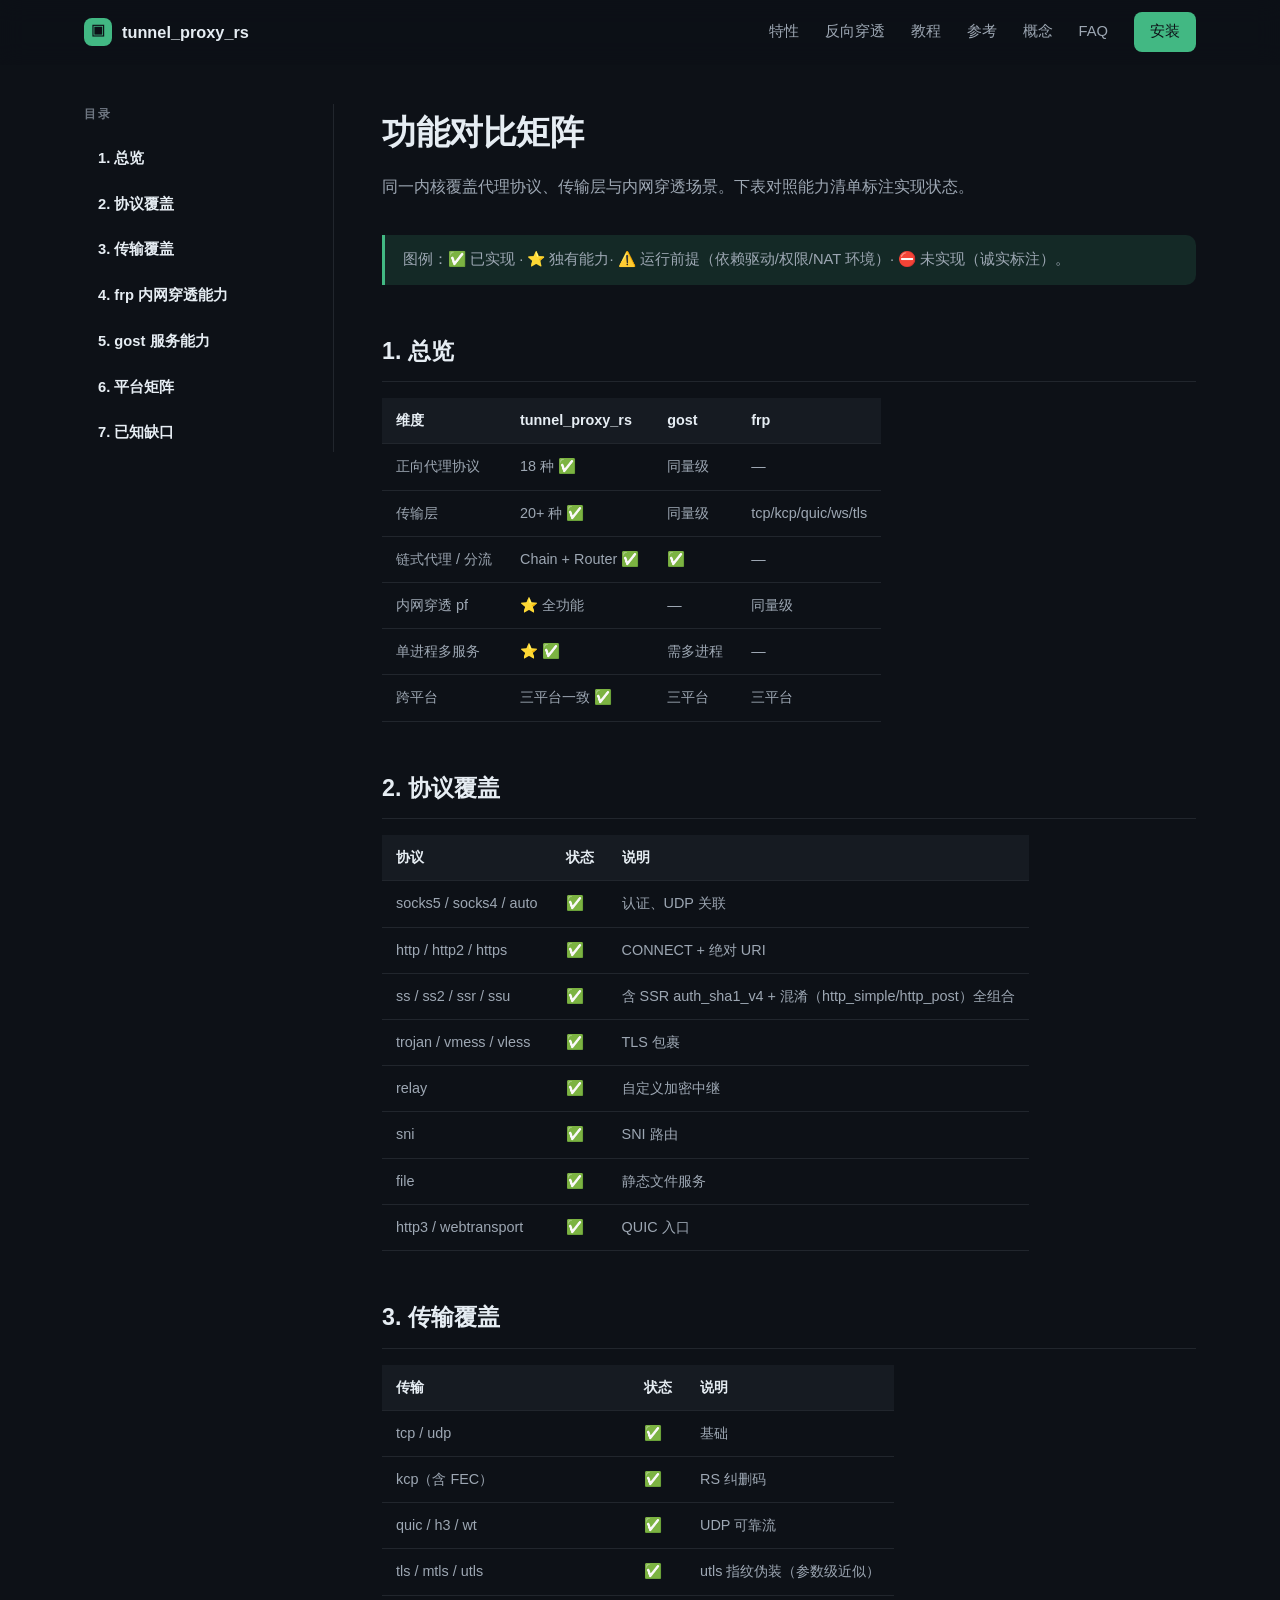
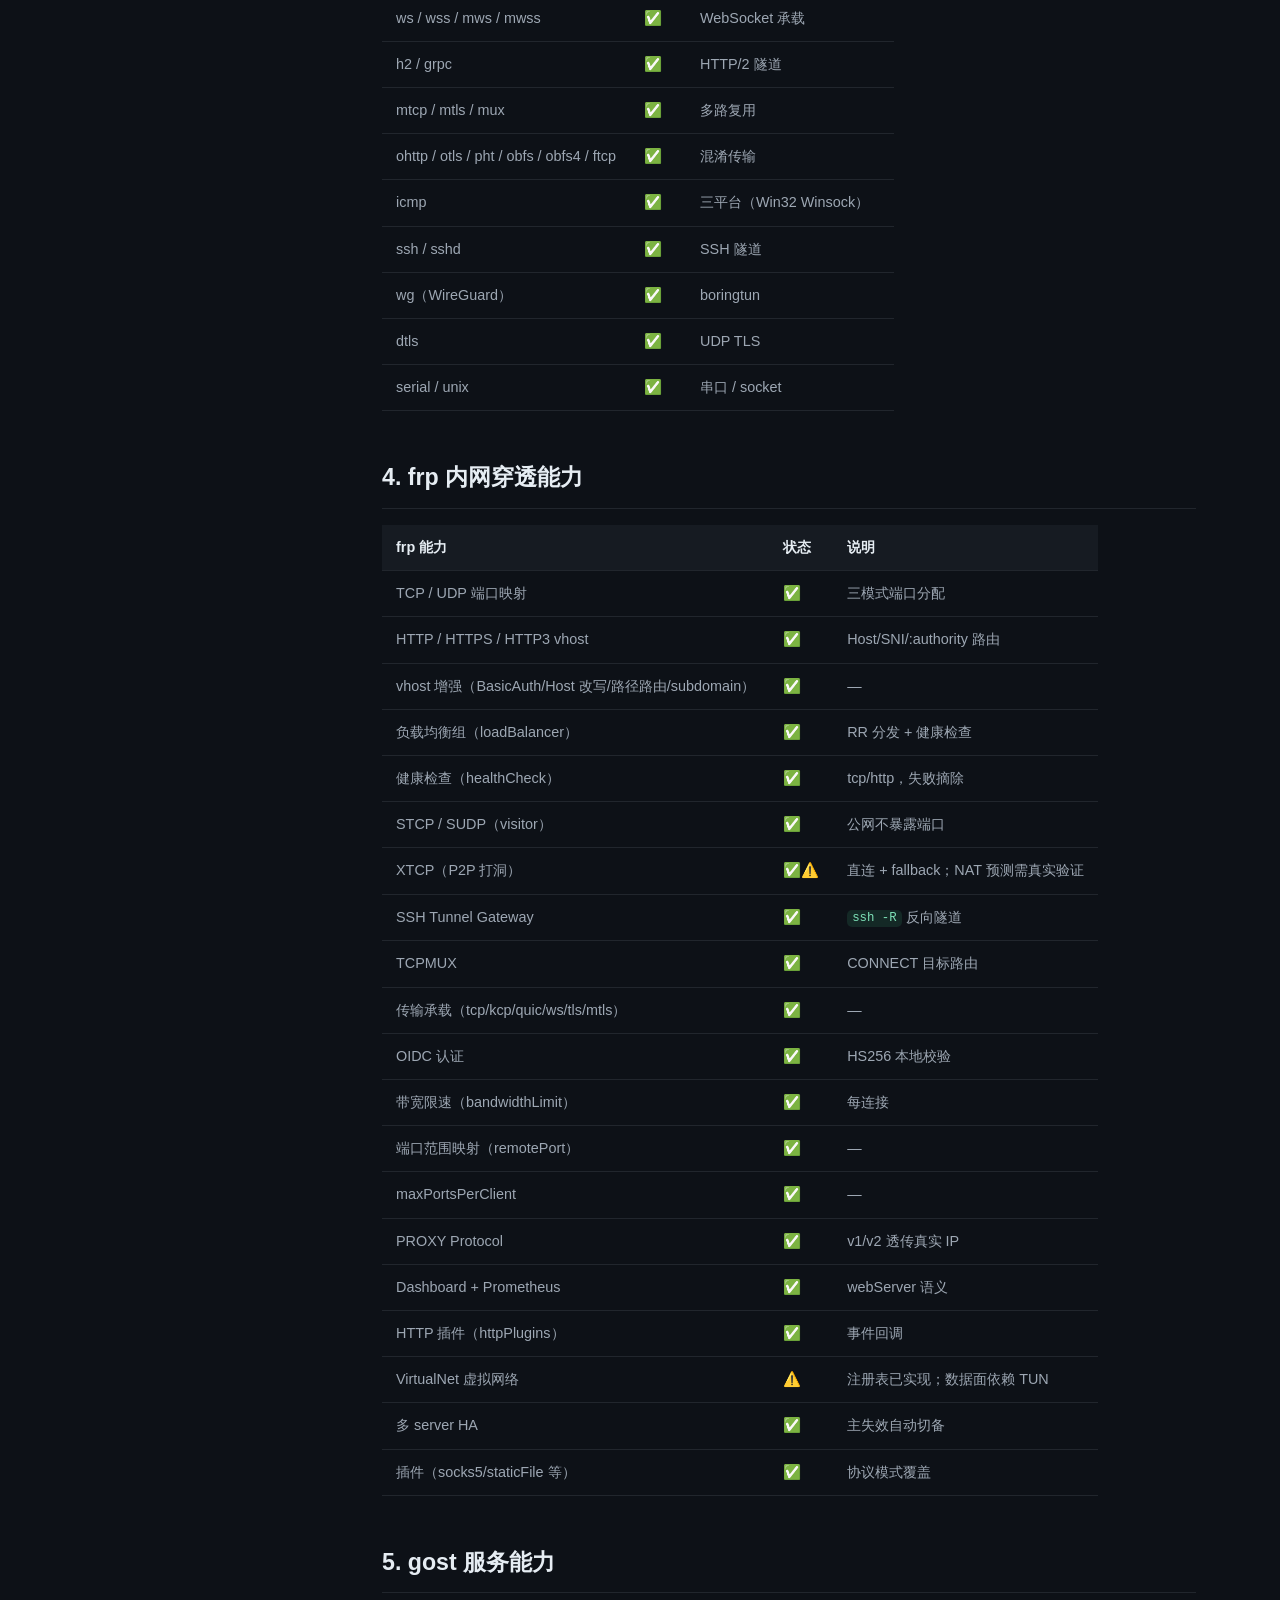
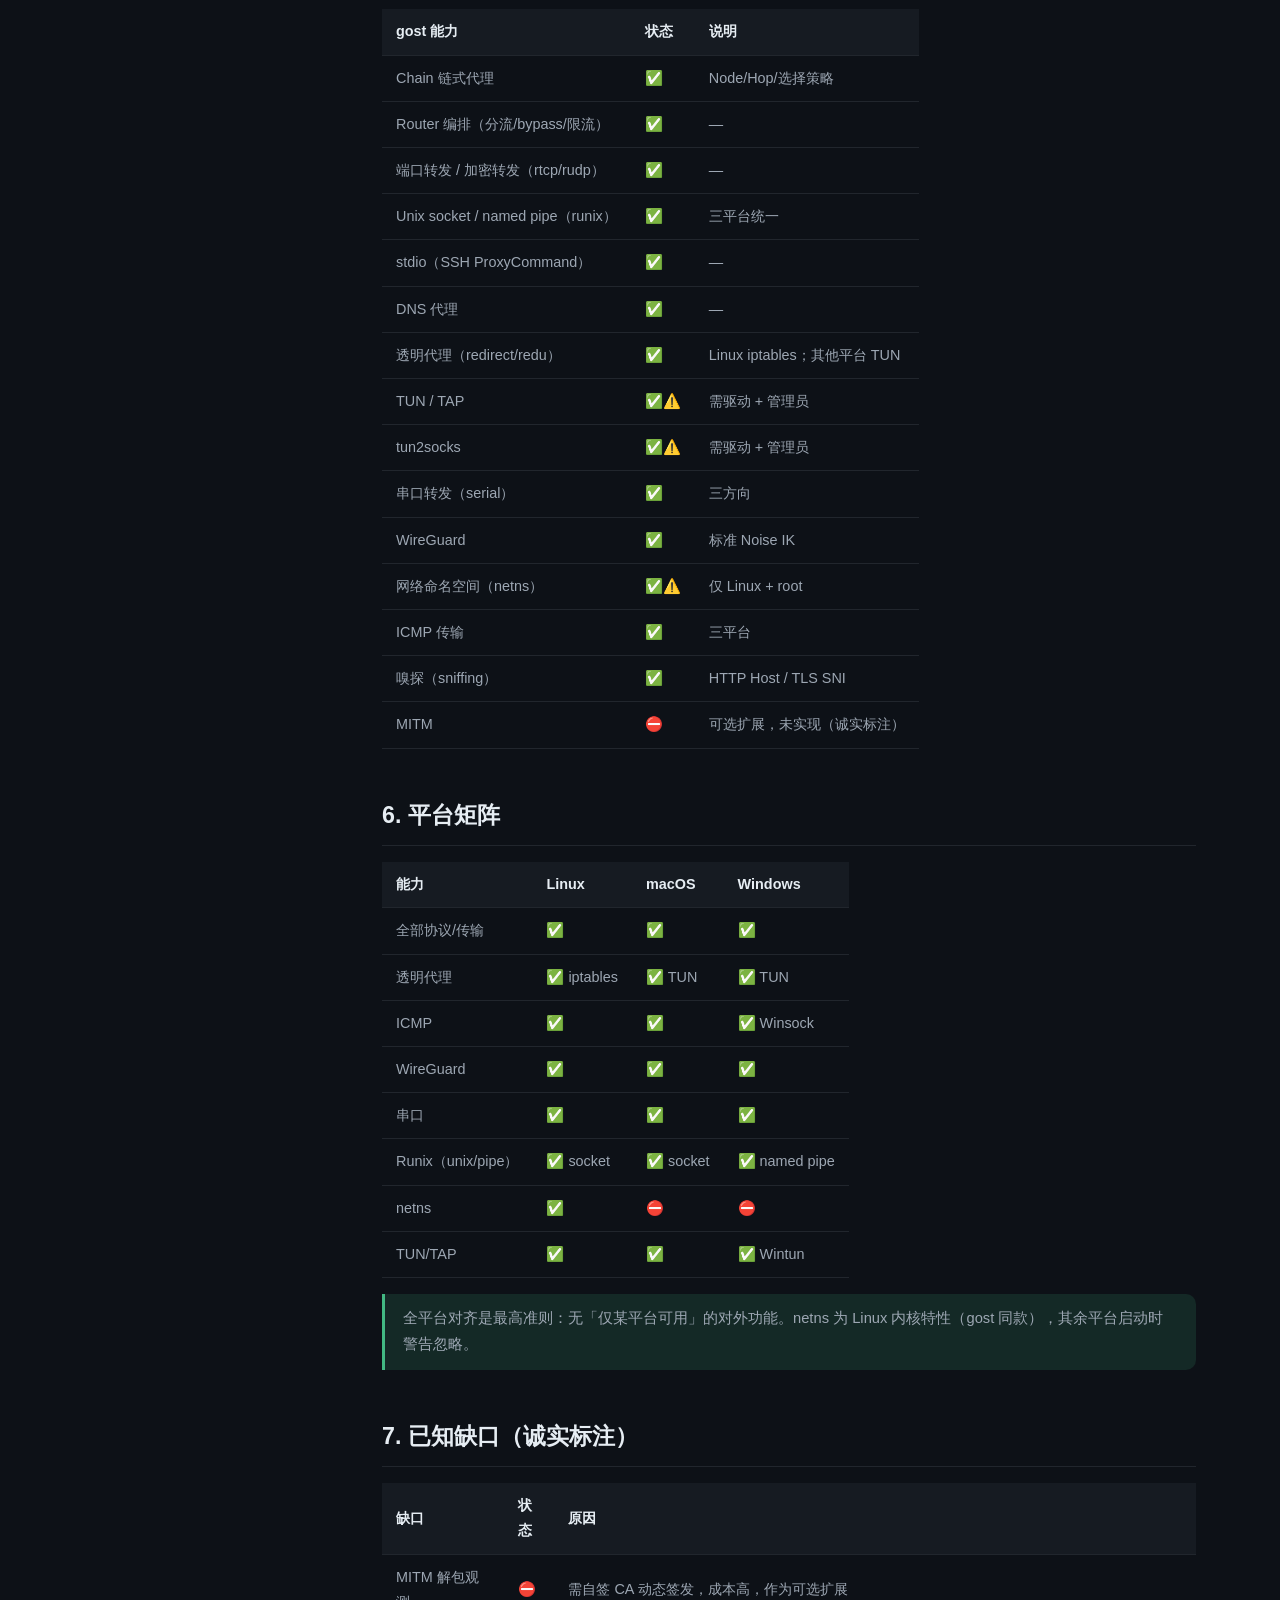
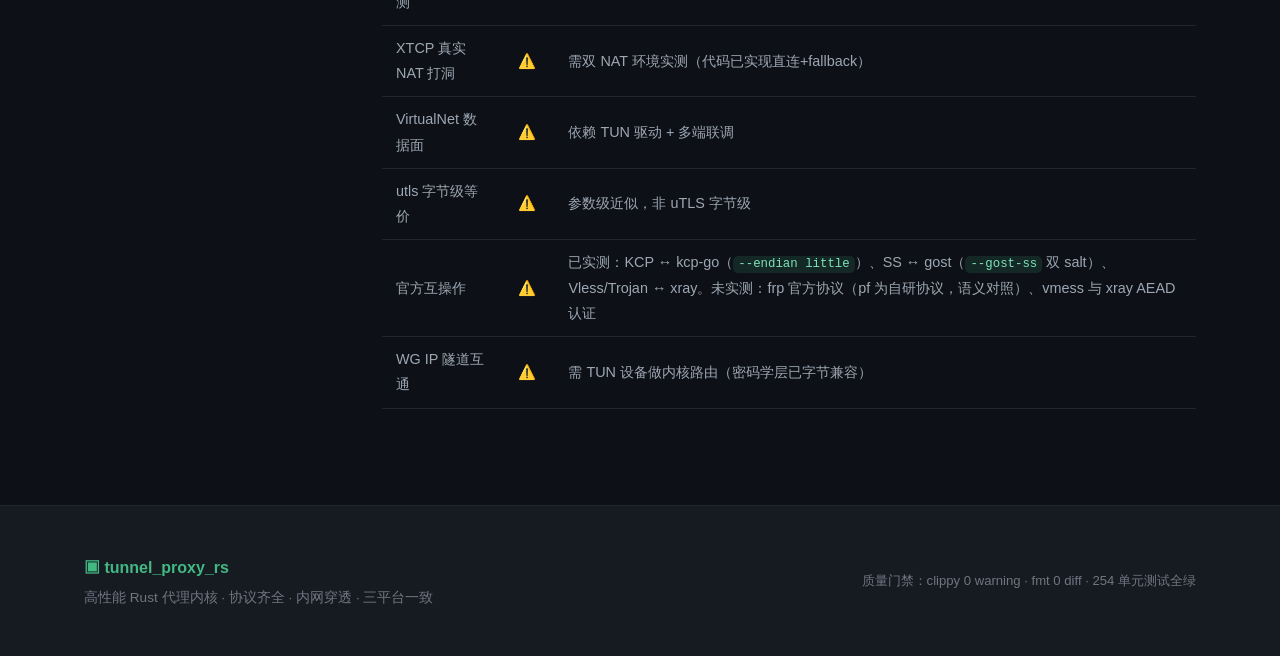
==== commit 46d3fae1: "up" ====
--- a/compare.html
+++ b/compare.html
@@ -153,7 +153,7 @@
       <tr><td>XTCP 真实 NAT 打洞</td><td>⚠️</td><td>需双 NAT 环境实测（代码已实现直连+fallback）</td></tr>
       <tr><td>VirtualNet 数据面</td><td>⚠️</td><td>依赖 TUN 驱动 + 多端联调</td></tr>
       <tr><td>utls 字节级等价</td><td>⚠️</td><td>参数级近似，非 uTLS 字节级</td></tr>
-      <tr><td>官方互操作</td><td>⚠️</td><td>kcp/relay/ssr 与 gost 官方字节级兼容未实测</td></tr>
+      <tr><td>官方互操作</td><td>⚠️</td><td>已实测：KCP ↔ kcp-go（<code>--endian little</code>）、SS ↔ gost（<code>--gost-ss</code> 双 salt）、Vless/Trojan ↔ xray。未实测：frp 官方协议（pf 为自研协议，语义对照）、vmess 与 xray AEAD 认证</td></tr>
       <tr><td>WG IP 隧道互通</td><td>⚠️</td><td>需 TUN 设备做内核路由（密码学层已字节兼容）</td></tr>
     </table>
 
@@ -166,7 +166,7 @@
       <p class="footer-brand">▣ tunnel_proxy_rs</p>
       <p class="footer-desc">高性能 Rust 代理内核 · 协议齐全 · 内网穿透 · 三平台一致</p>
     </div>
-    <p class="footer-meta">质量门禁：clippy 0 warning · fmt 0 diff · 215 单元测试全绿</p>
+    <p class="footer-meta">质量门禁：clippy 0 warning · fmt 0 diff · 254 单元测试全绿</p>
   </div>
 </footer>
 
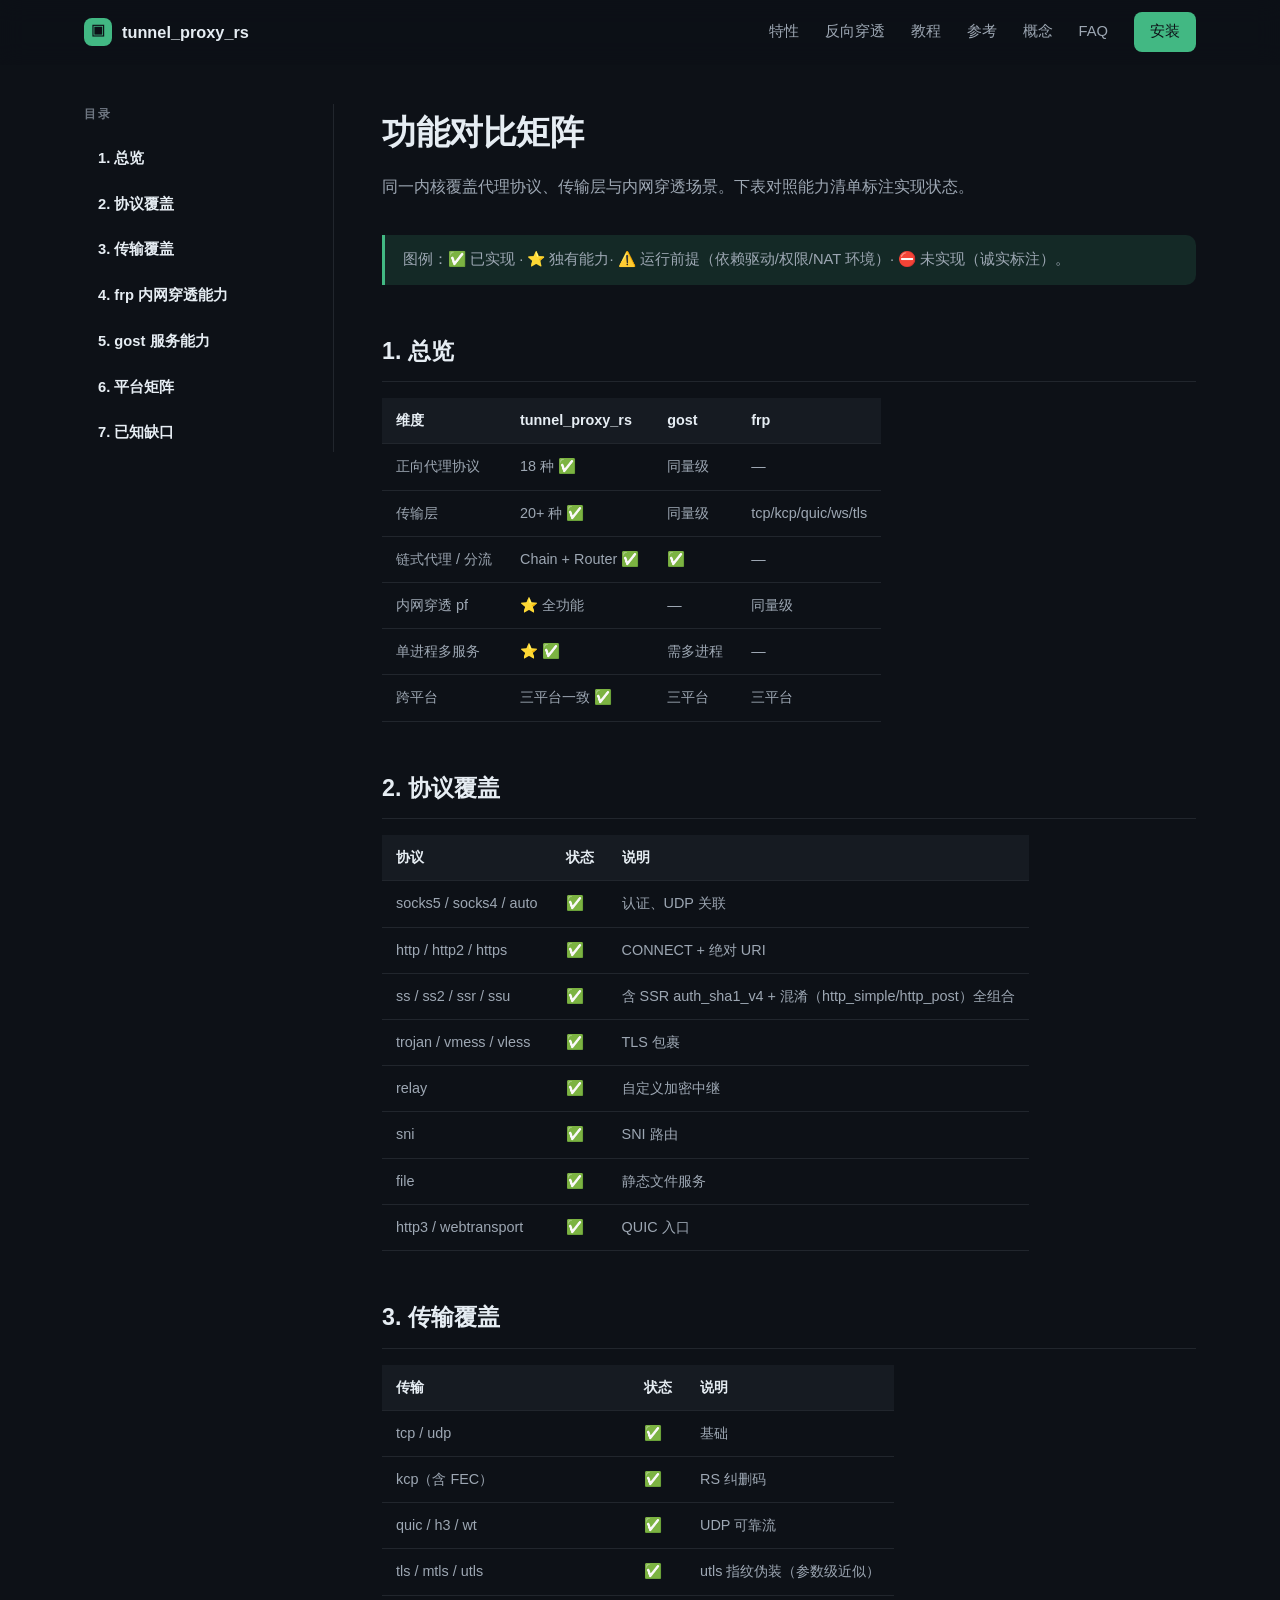
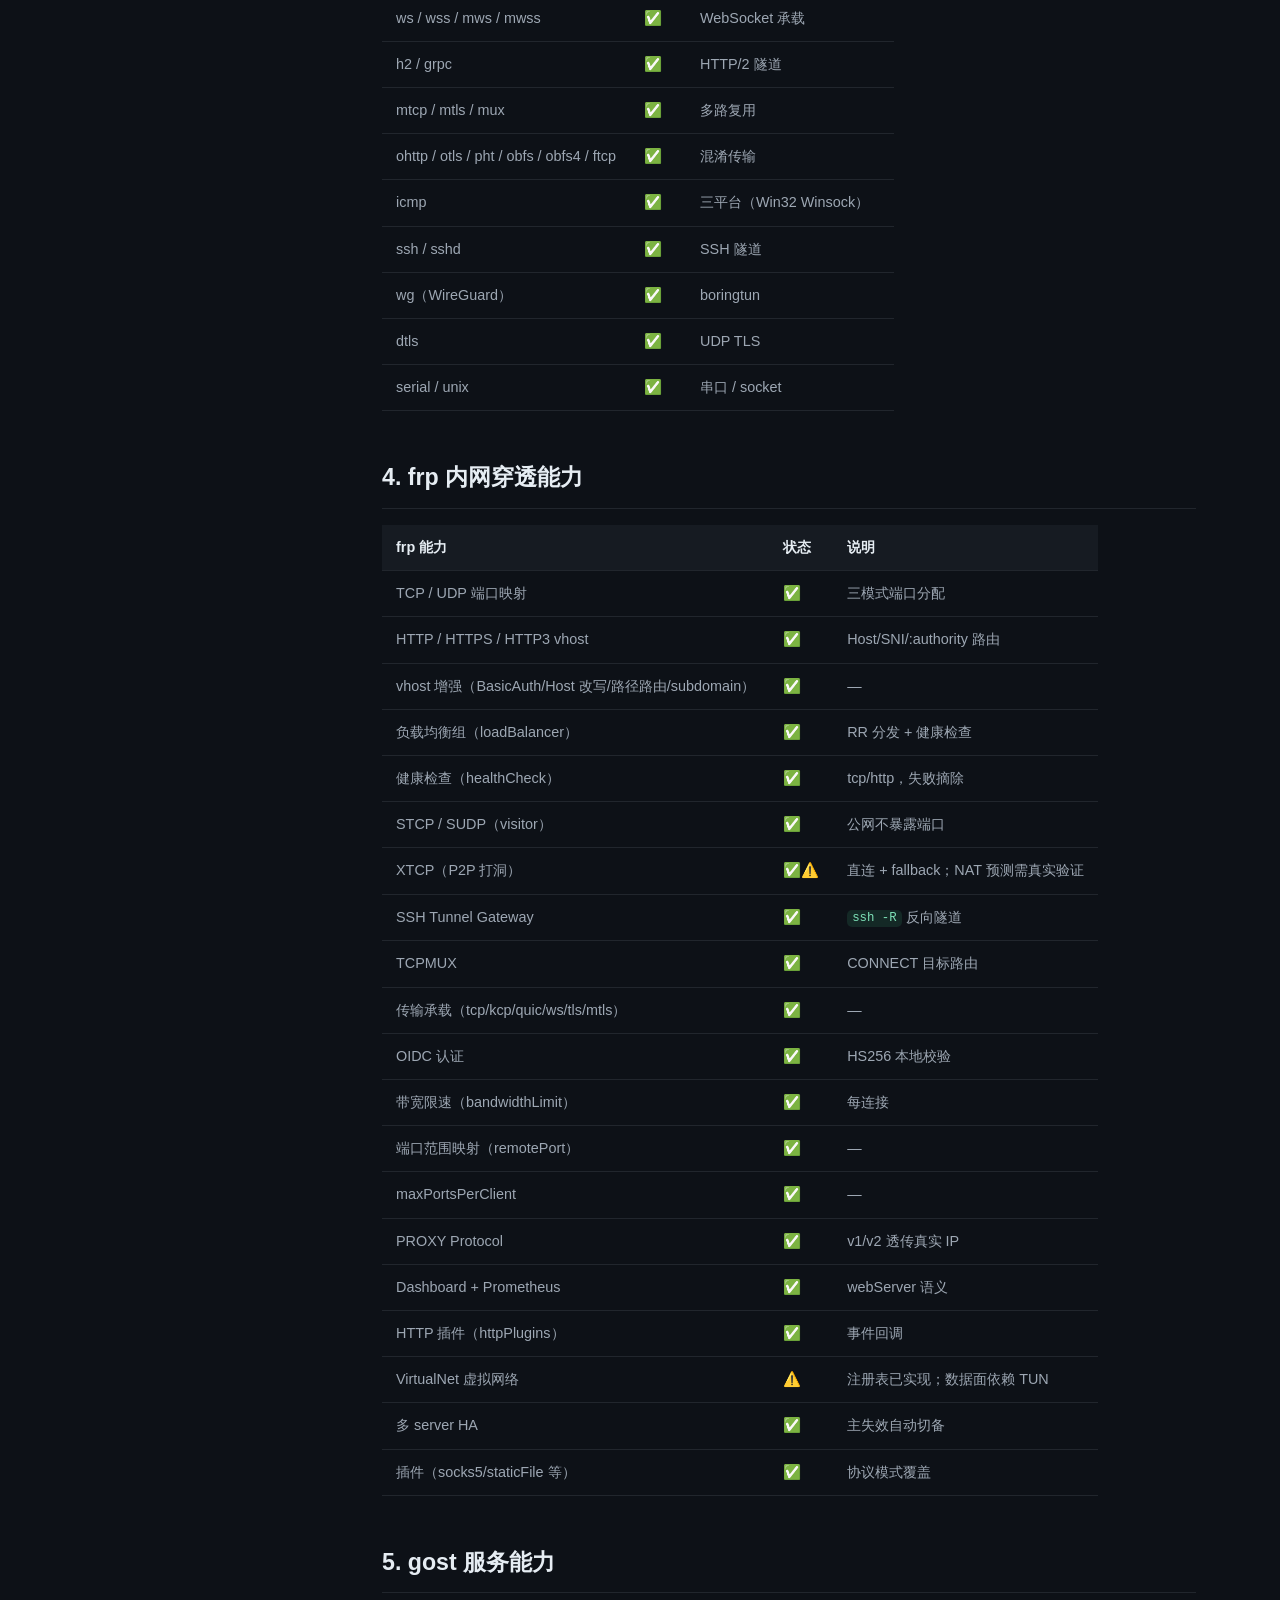
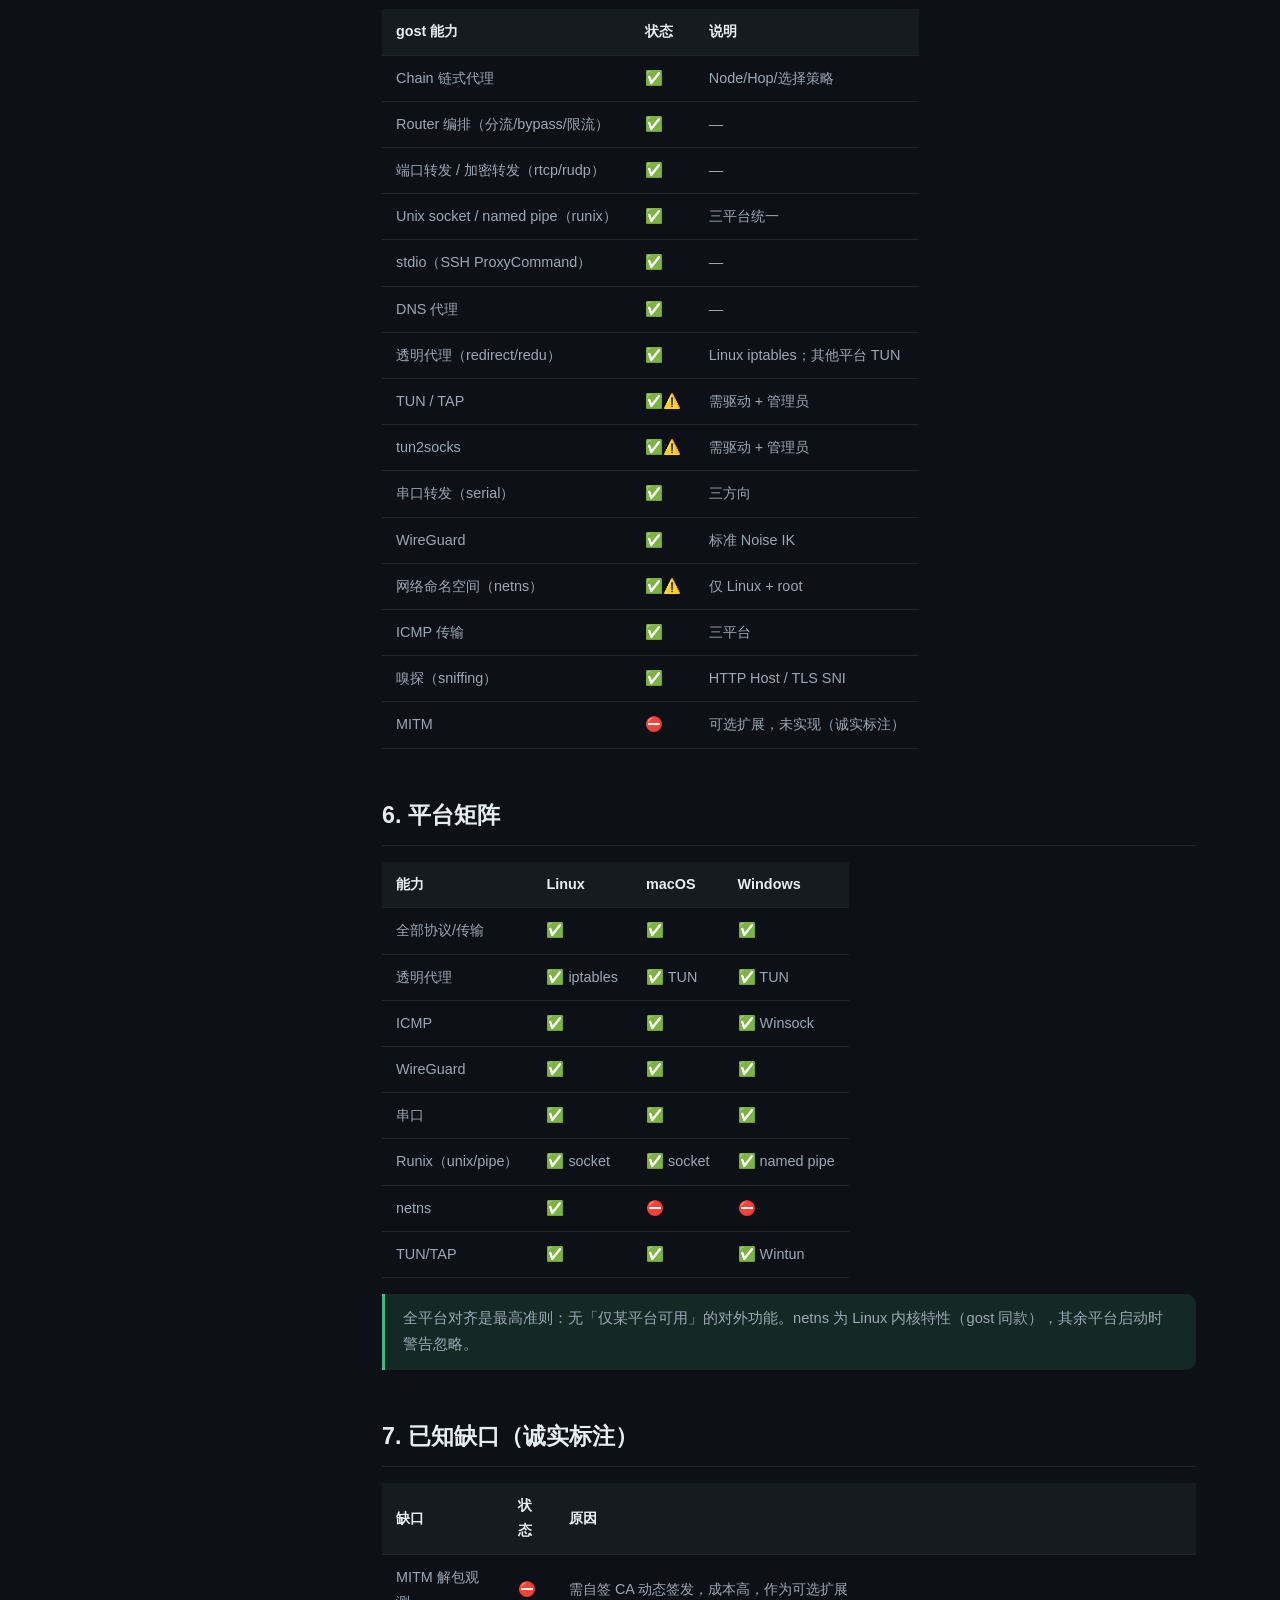
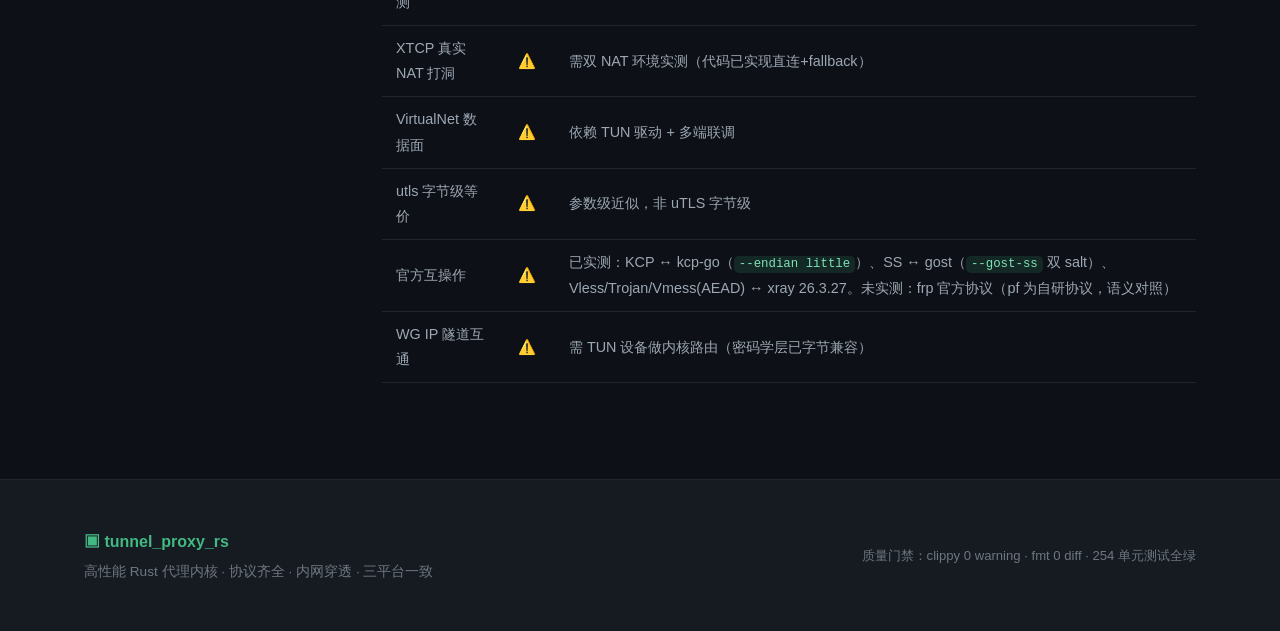
==== commit 8e0fb358: "Update compare.html" ====
--- a/compare.html
+++ b/compare.html
@@ -153,7 +153,7 @@
       <tr><td>XTCP 真实 NAT 打洞</td><td>⚠️</td><td>需双 NAT 环境实测（代码已实现直连+fallback）</td></tr>
       <tr><td>VirtualNet 数据面</td><td>⚠️</td><td>依赖 TUN 驱动 + 多端联调</td></tr>
       <tr><td>utls 字节级等价</td><td>⚠️</td><td>参数级近似，非 uTLS 字节级</td></tr>
-      <tr><td>官方互操作</td><td>⚠️</td><td>已实测：KCP ↔ kcp-go（<code>--endian little</code>）、SS ↔ gost（<code>--gost-ss</code> 双 salt）、Vless/Trojan ↔ xray。未实测：frp 官方协议（pf 为自研协议，语义对照）、vmess 与 xray AEAD 认证</td></tr>
+      <tr><td>官方互操作</td><td>⚠️</td><td>已实测：KCP ↔ kcp-go（<code>--endian little</code>）、SS ↔ gost（<code>--gost-ss</code> 双 salt）、Vless/Trojan/Vmess(AEAD) ↔ xray 26.3.27。未实测：frp 官方协议（pf 为自研协议，语义对照）</td></tr>
       <tr><td>WG IP 隧道互通</td><td>⚠️</td><td>需 TUN 设备做内核路由（密码学层已字节兼容）</td></tr>
     </table>
 
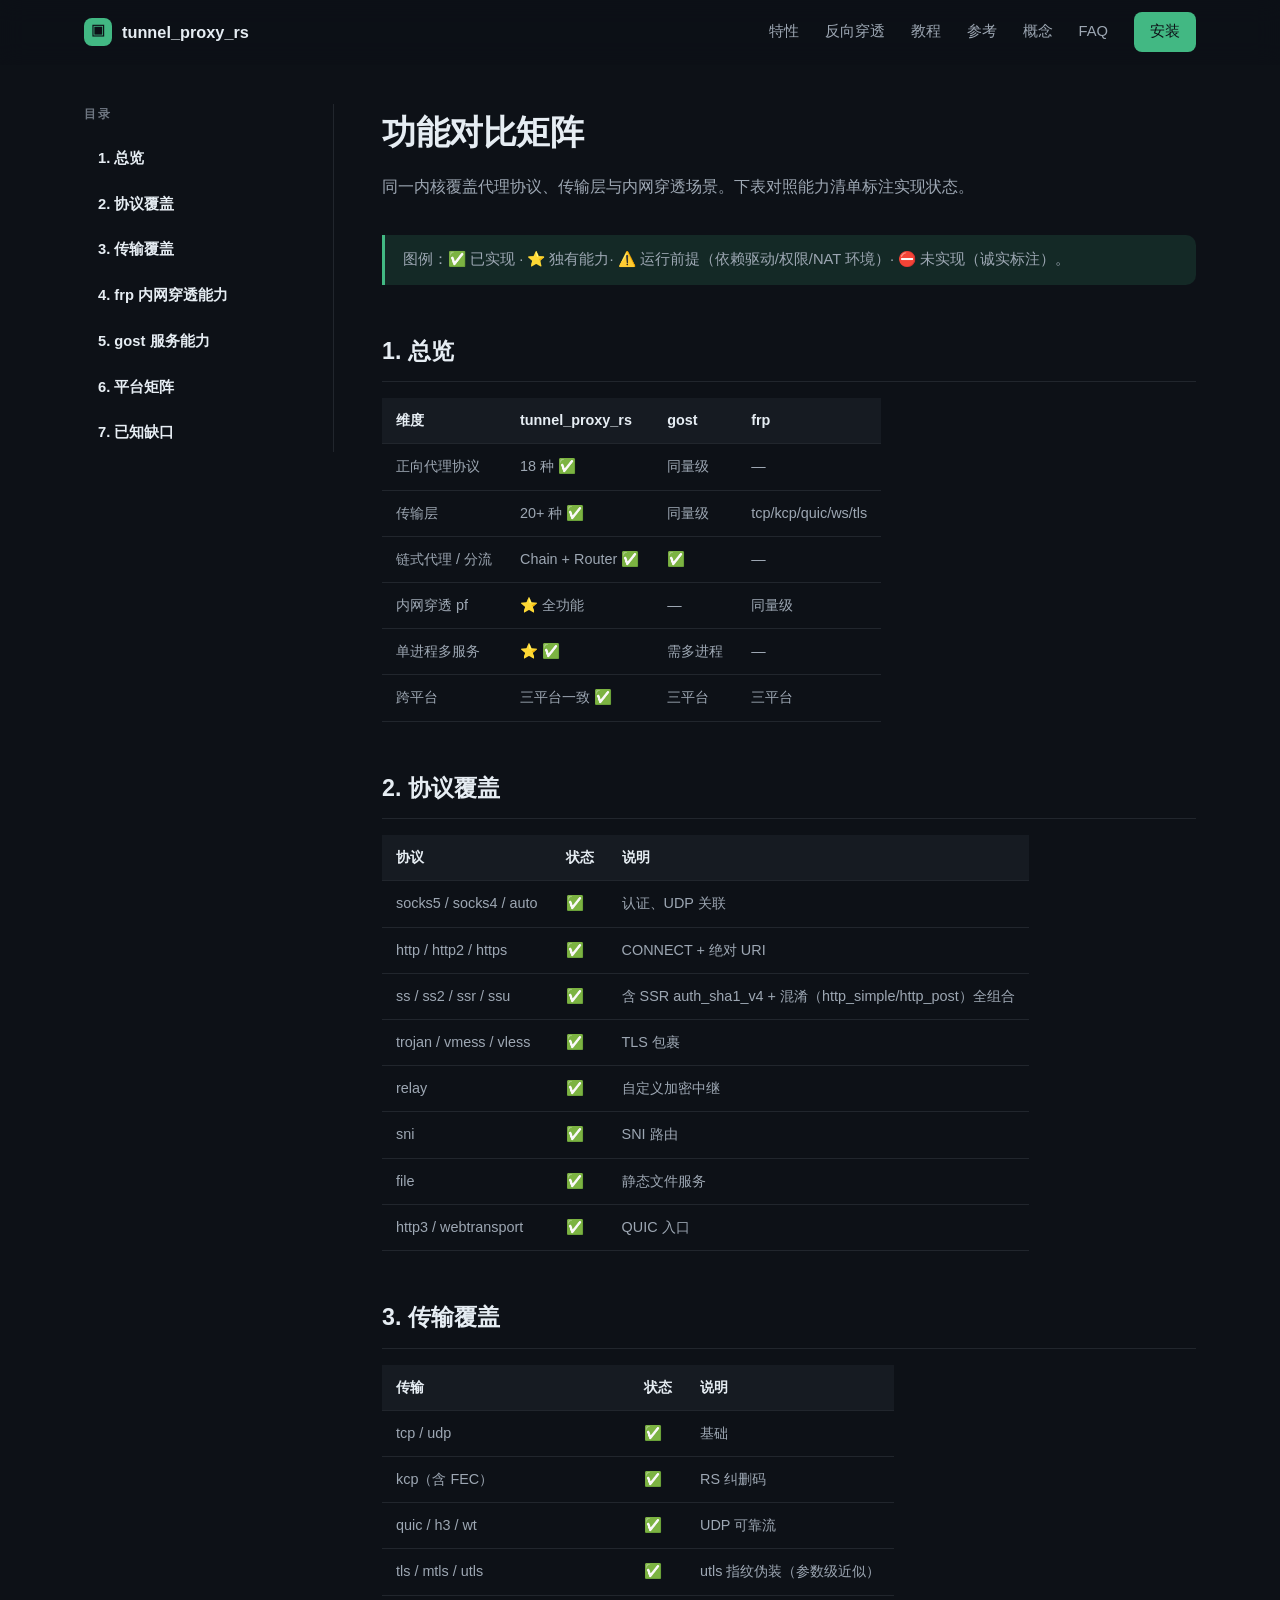
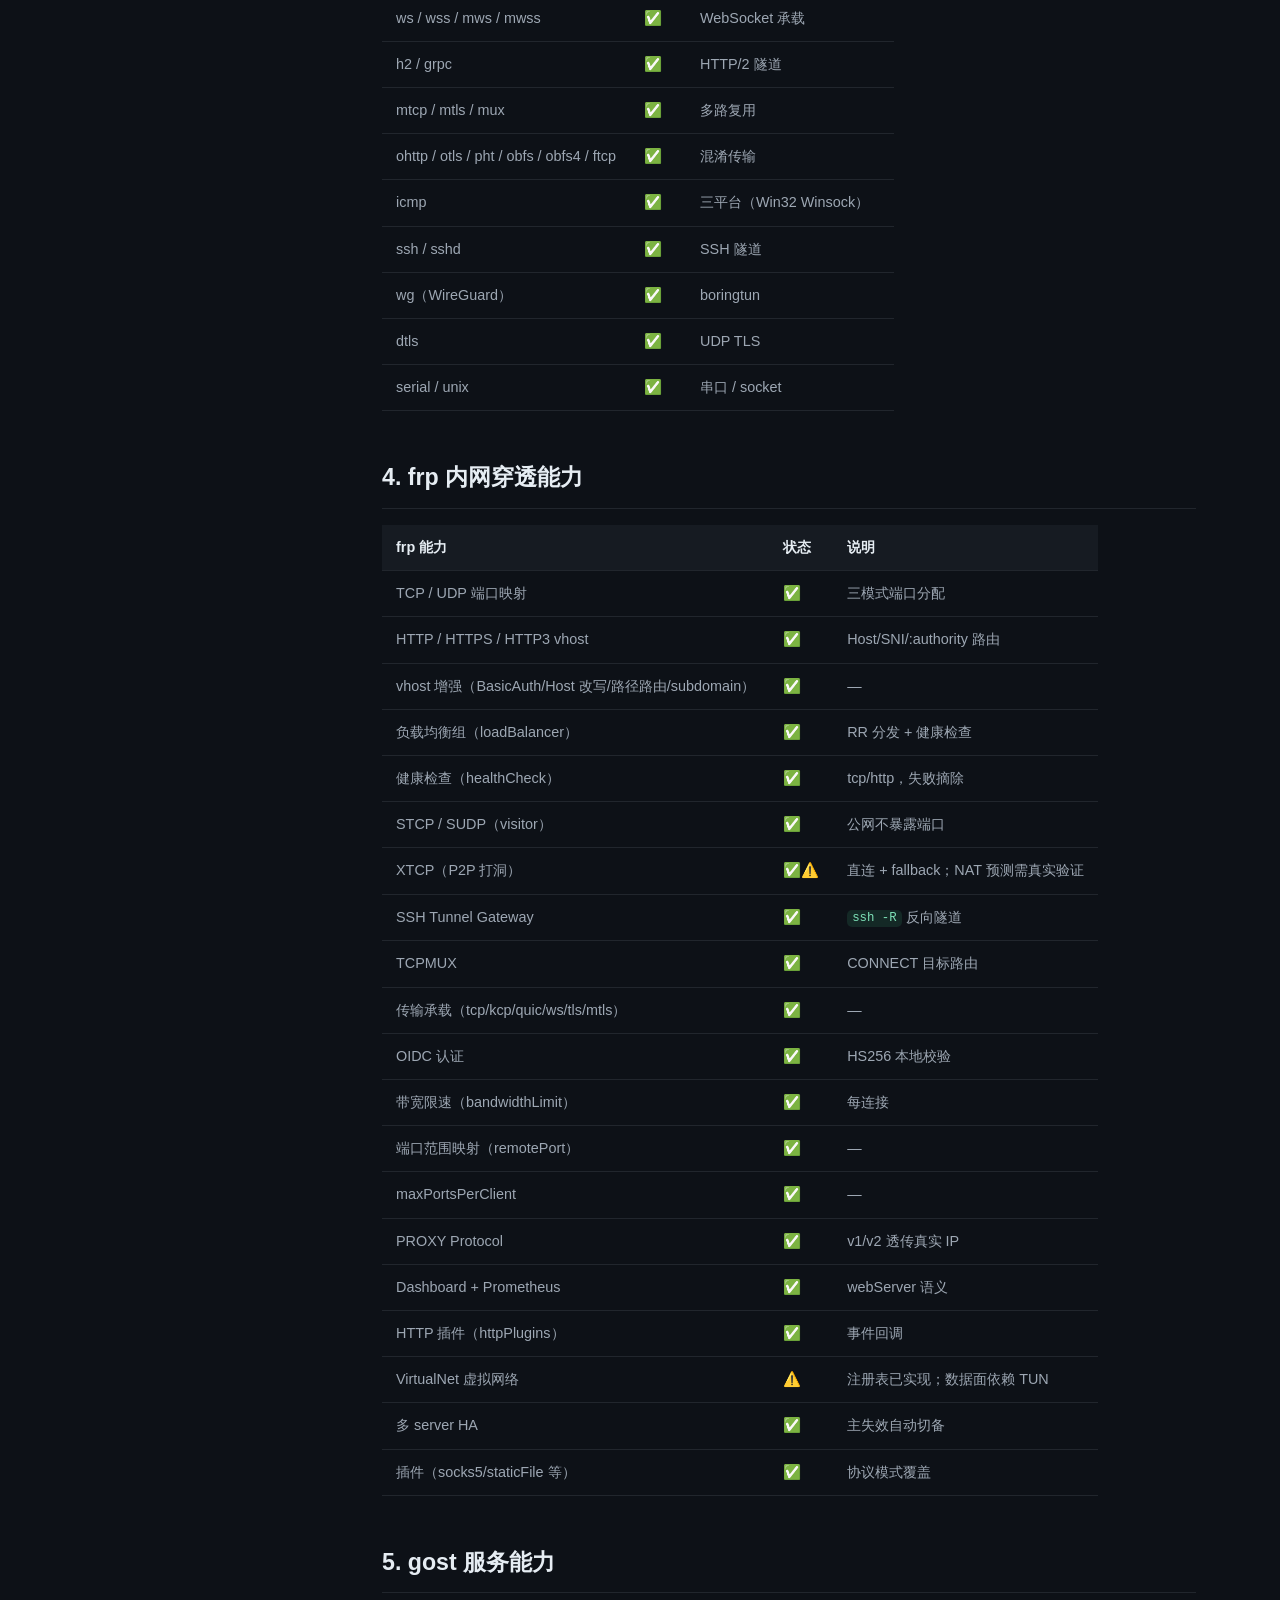
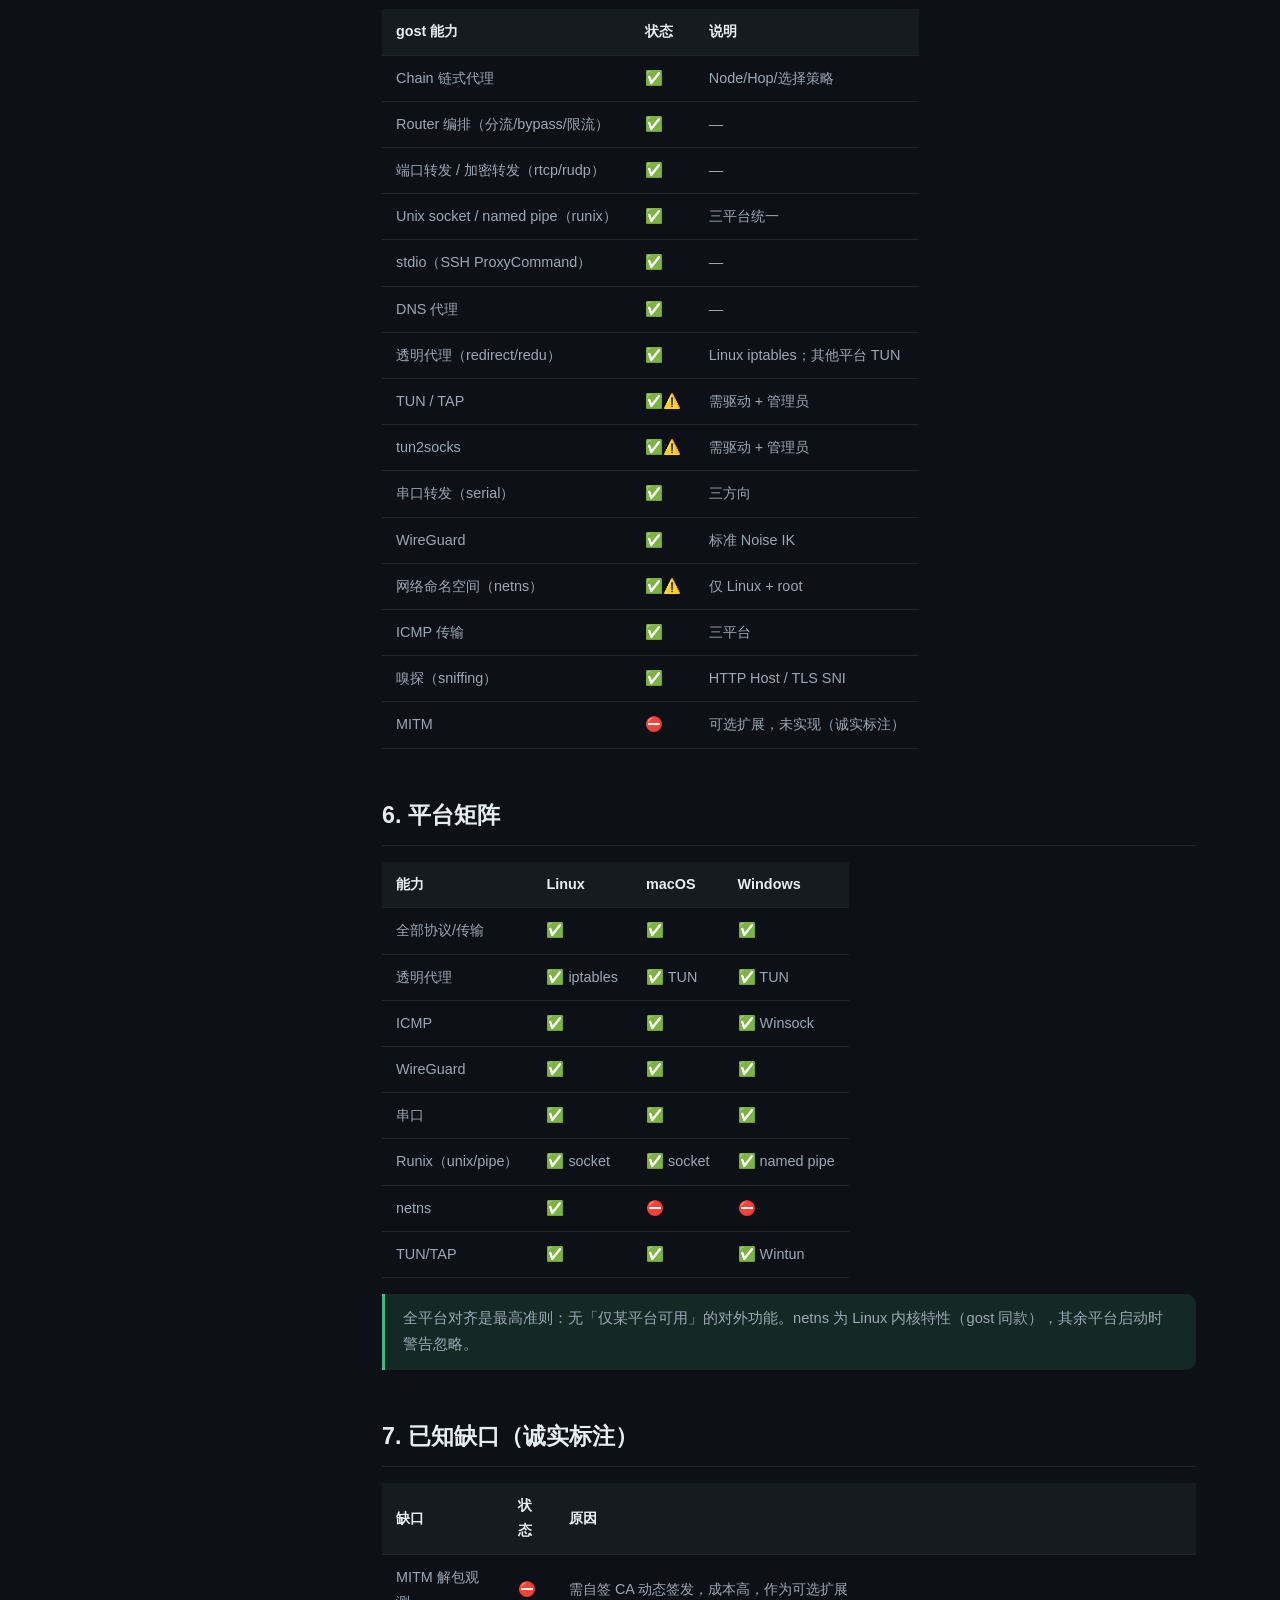
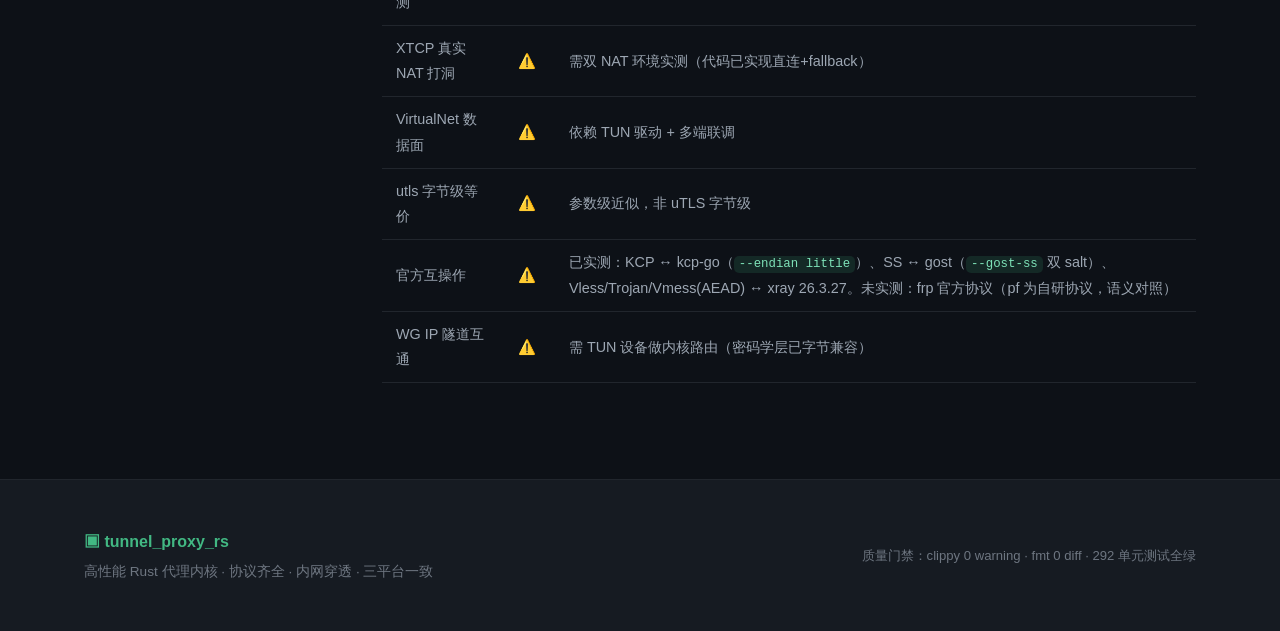
==== commit 6f1a2690: "up" ====
--- a/compare.html
+++ b/compare.html
@@ -166,7 +166,7 @@
       <p class="footer-brand">▣ tunnel_proxy_rs</p>
       <p class="footer-desc">高性能 Rust 代理内核 · 协议齐全 · 内网穿透 · 三平台一致</p>
     </div>
-    <p class="footer-meta">质量门禁：clippy 0 warning · fmt 0 diff · 254 单元测试全绿</p>
+    <p class="footer-meta">质量门禁：clippy 0 warning · fmt 0 diff · 292 单元测试全绿</p>
   </div>
 </footer>
 
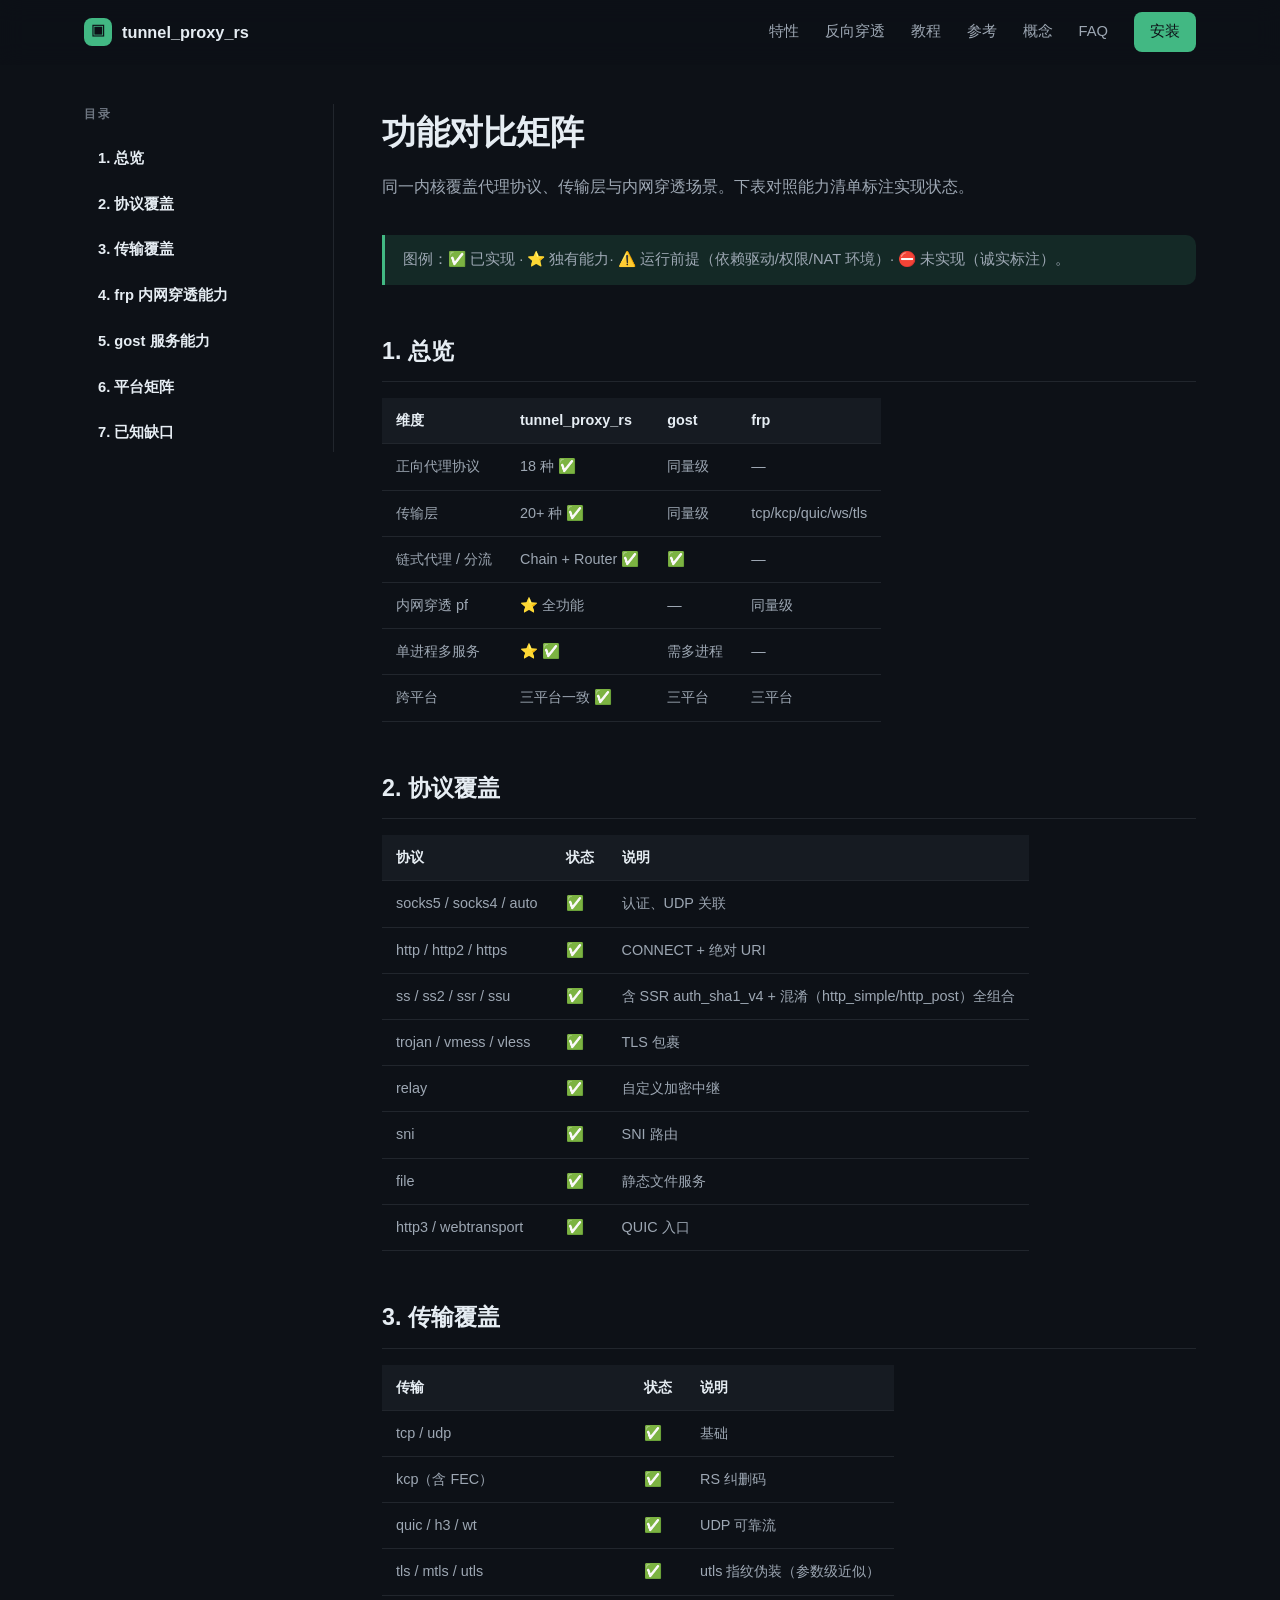
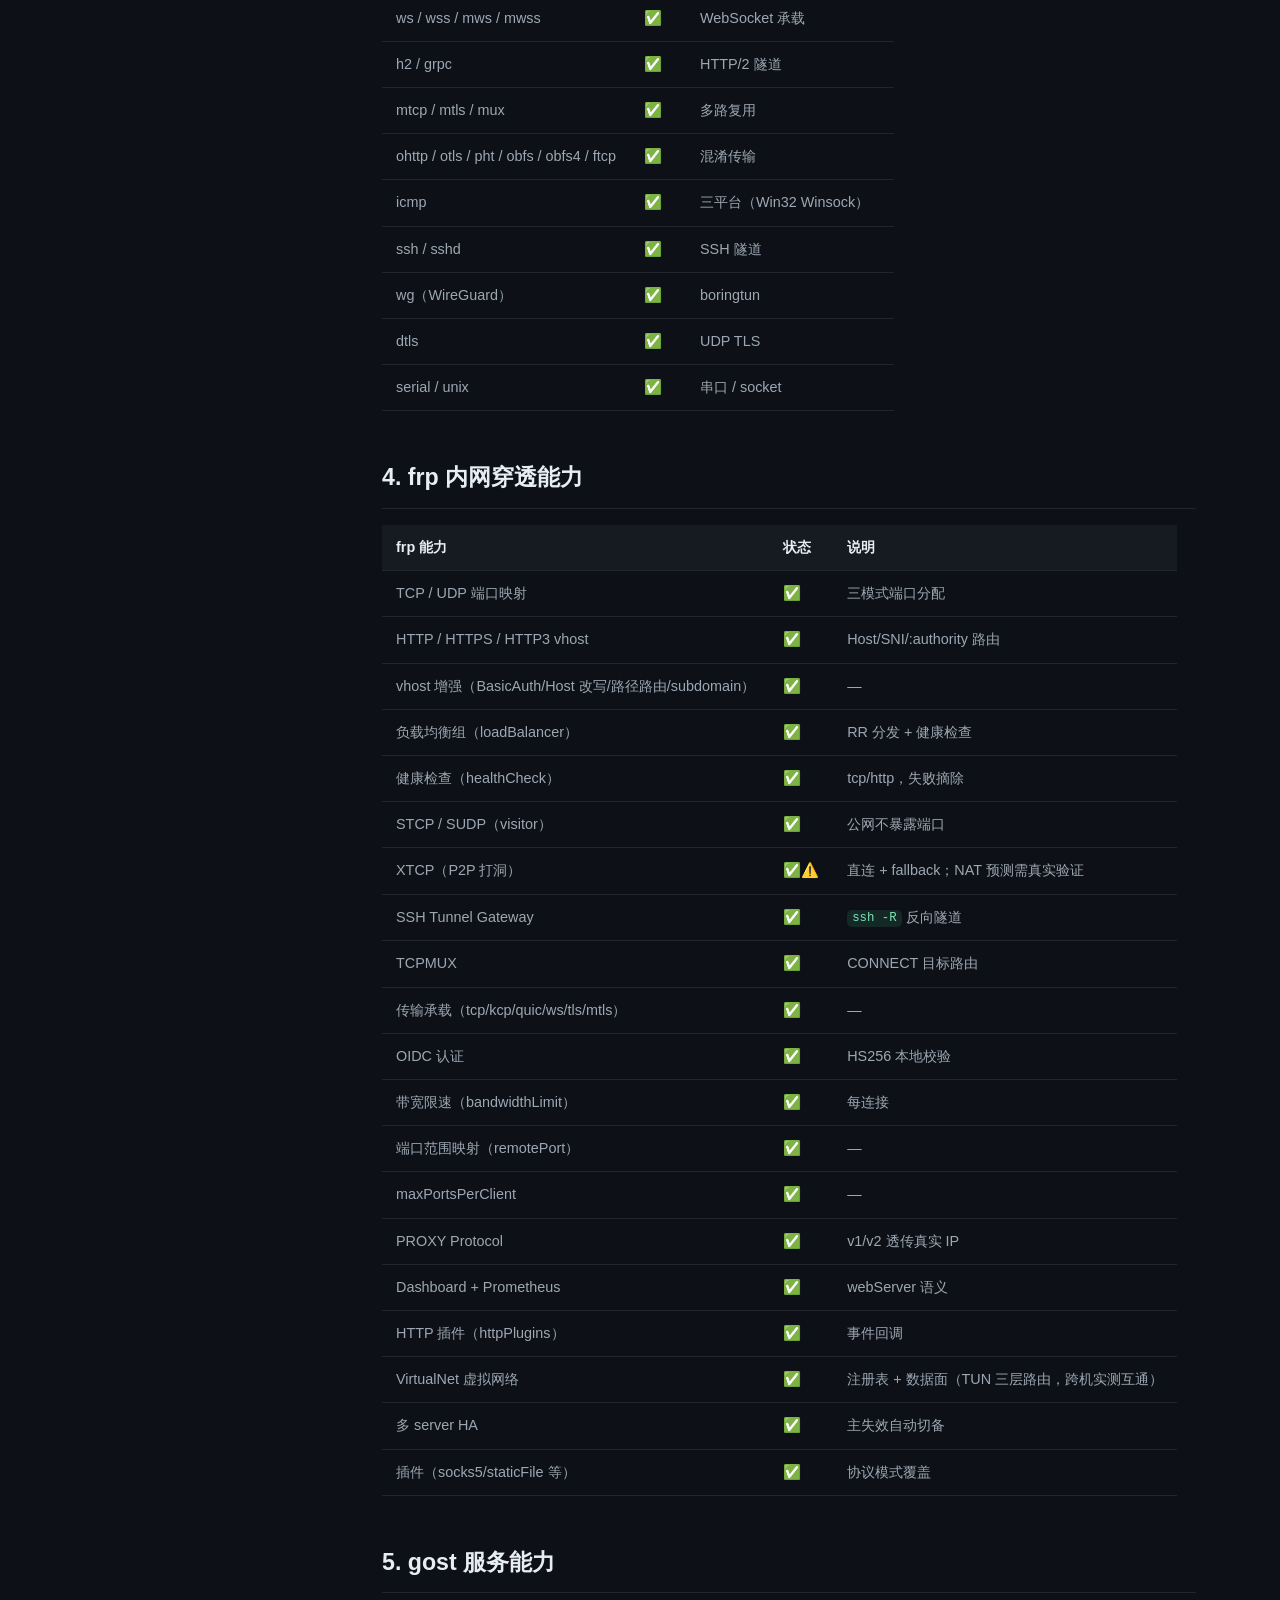
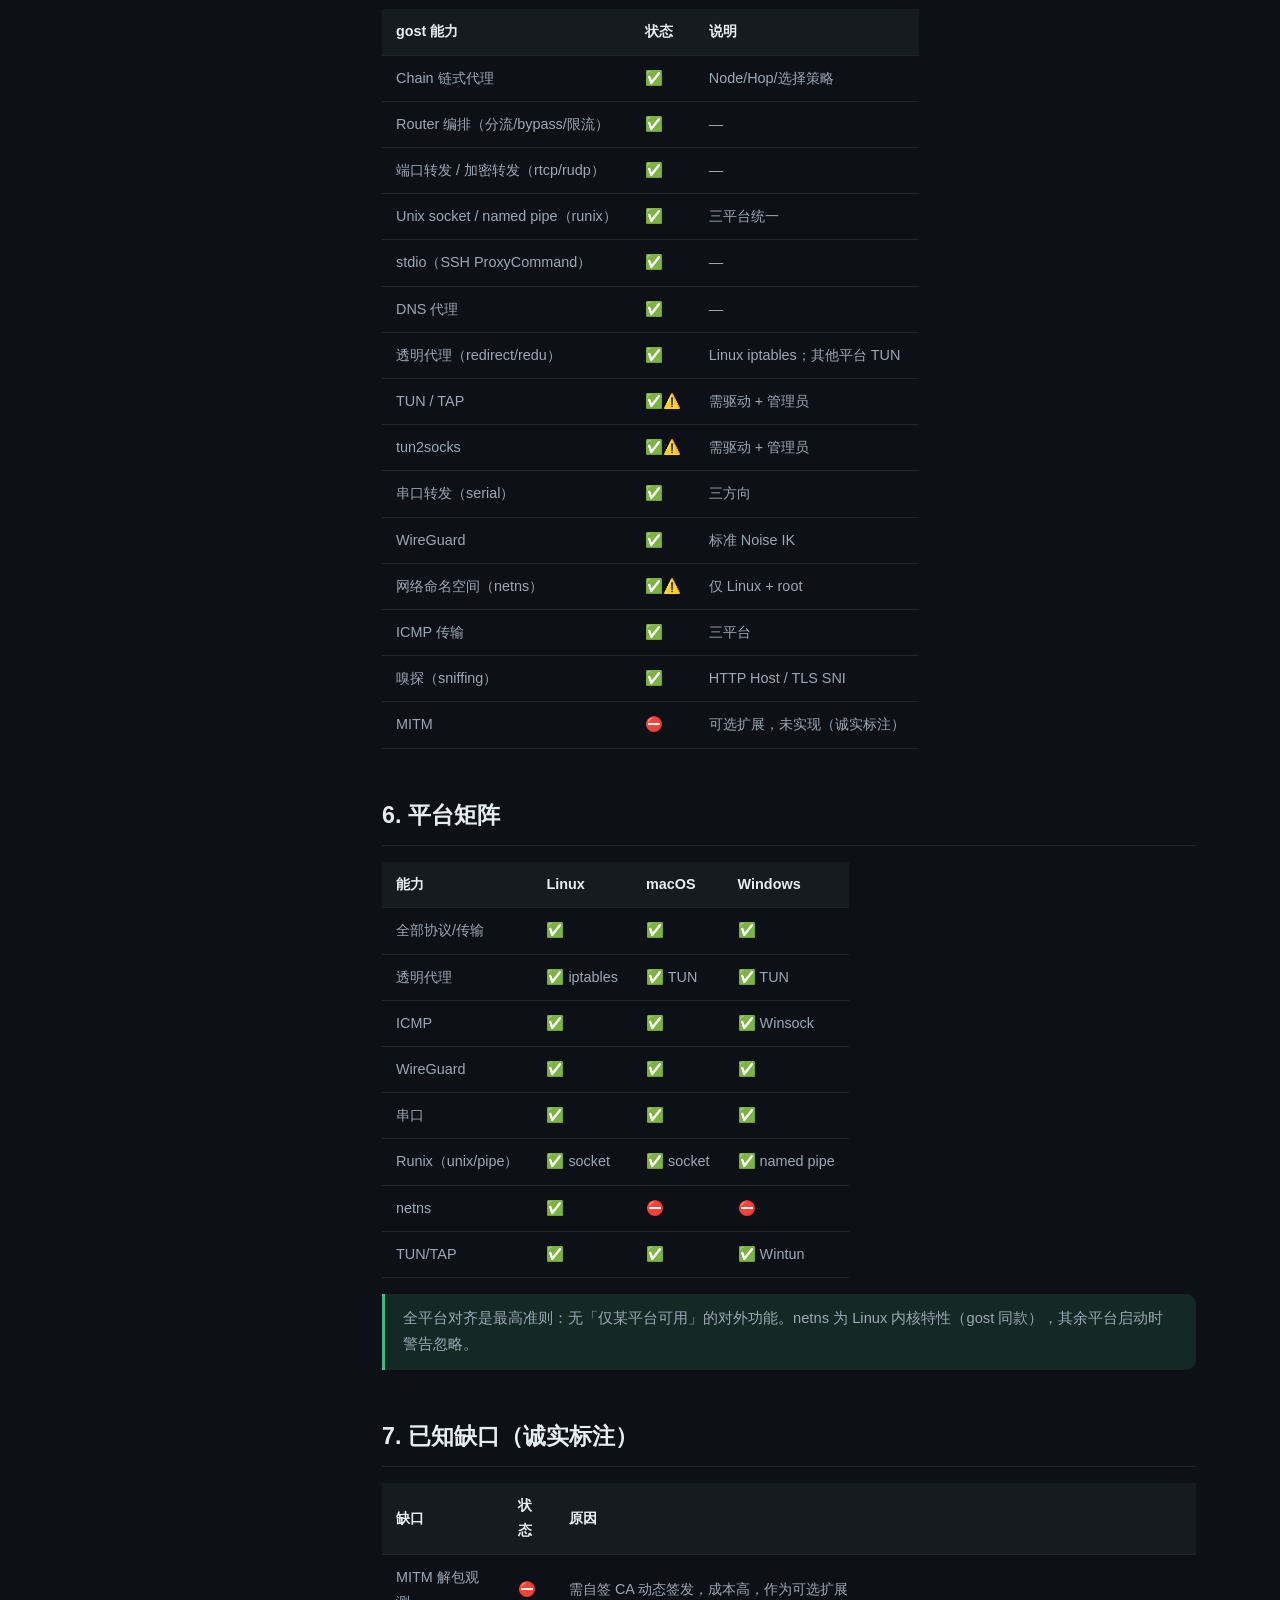
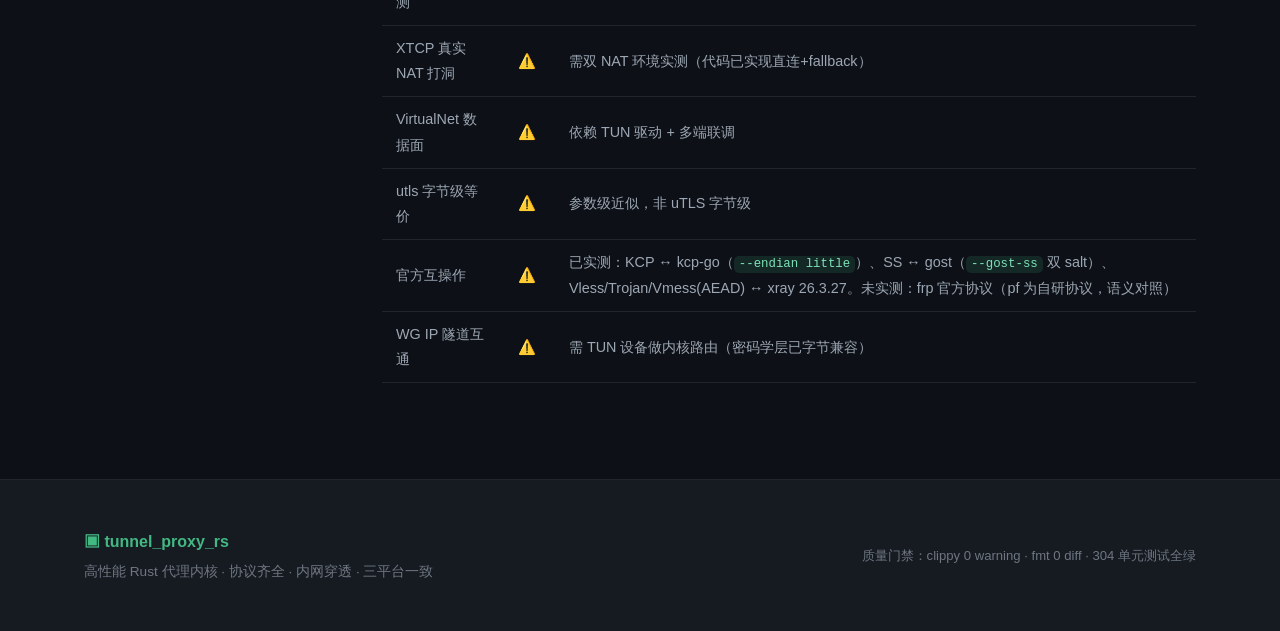
==== commit e3abe3ce: "up" ====
--- a/compare.html
+++ b/compare.html
@@ -107,7 +107,7 @@
       <tr><td>PROXY Protocol</td><td>✅</td><td>v1/v2 透传真实 IP</td></tr>
       <tr><td>Dashboard + Prometheus</td><td>✅</td><td>webServer 语义</td></tr>
       <tr><td>HTTP 插件（httpPlugins）</td><td>✅</td><td>事件回调</td></tr>
-      <tr><td>VirtualNet 虚拟网络</td><td>⚠️</td><td>注册表已实现；数据面依赖 TUN</td></tr>
+      <tr><td>VirtualNet 虚拟网络</td><td>✅</td><td>注册表 + 数据面（TUN 三层路由，跨机实测互通）</td></tr>
       <tr><td>多 server HA</td><td>✅</td><td>主失效自动切备</td></tr>
       <tr><td>插件（socks5/staticFile 等）</td><td>✅</td><td>协议模式覆盖</td></tr>
     </table>
@@ -166,7 +166,7 @@
       <p class="footer-brand">▣ tunnel_proxy_rs</p>
       <p class="footer-desc">高性能 Rust 代理内核 · 协议齐全 · 内网穿透 · 三平台一致</p>
     </div>
-    <p class="footer-meta">质量门禁：clippy 0 warning · fmt 0 diff · 292 单元测试全绿</p>
+    <p class="footer-meta">质量门禁：clippy 0 warning · fmt 0 diff · 304 单元测试全绿</p>
   </div>
 </footer>
 
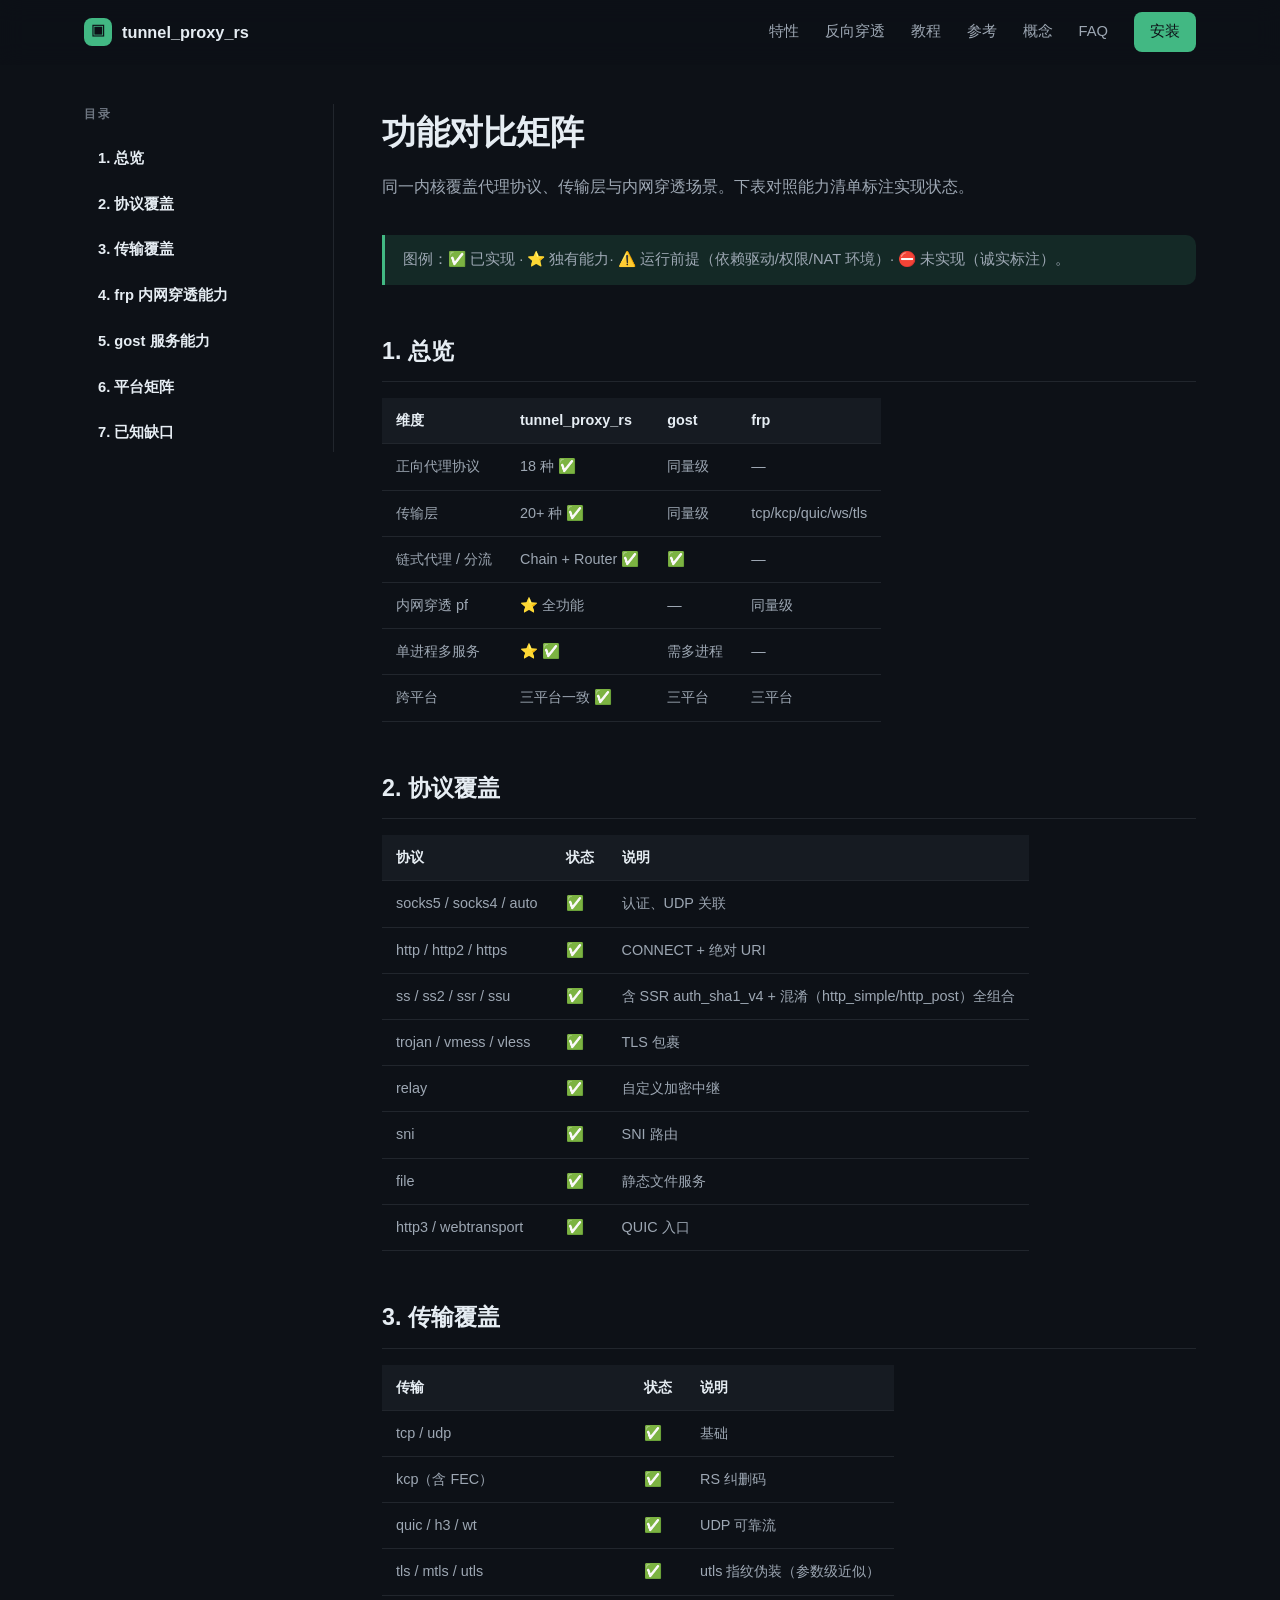
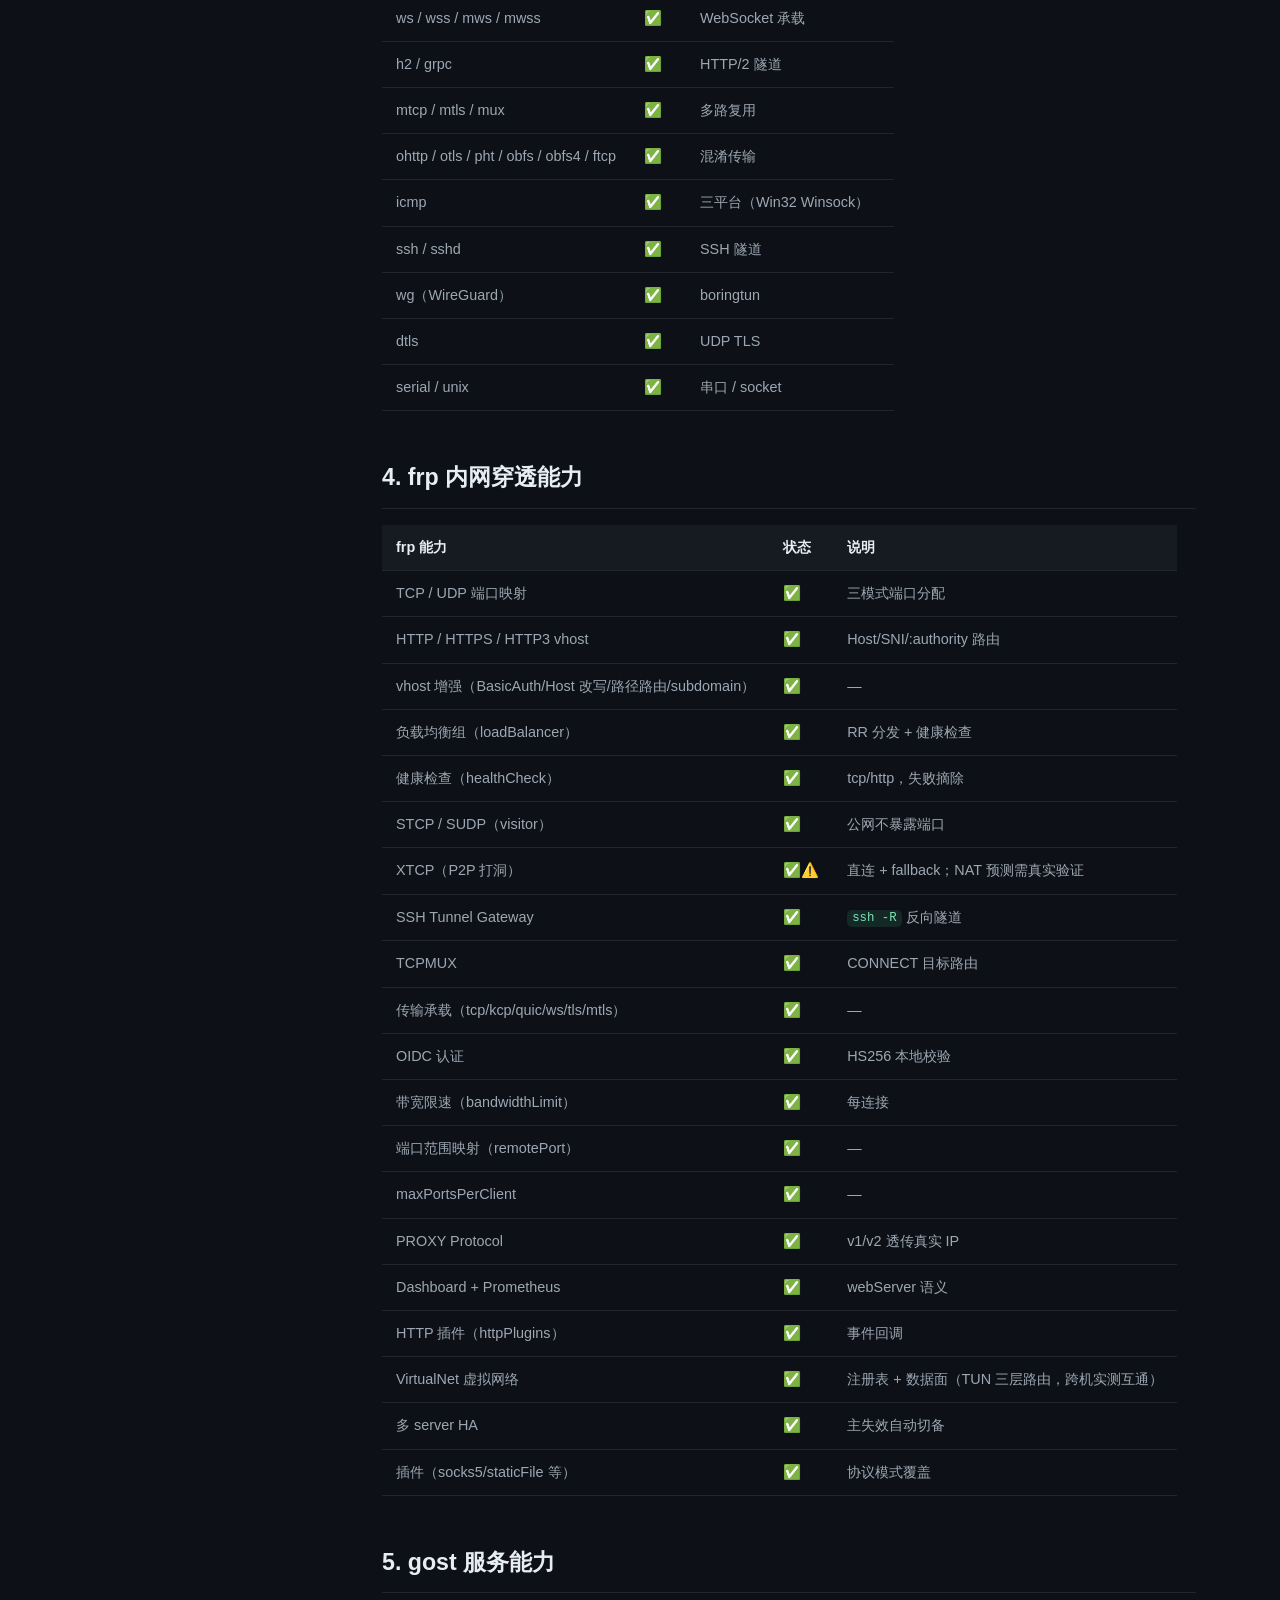
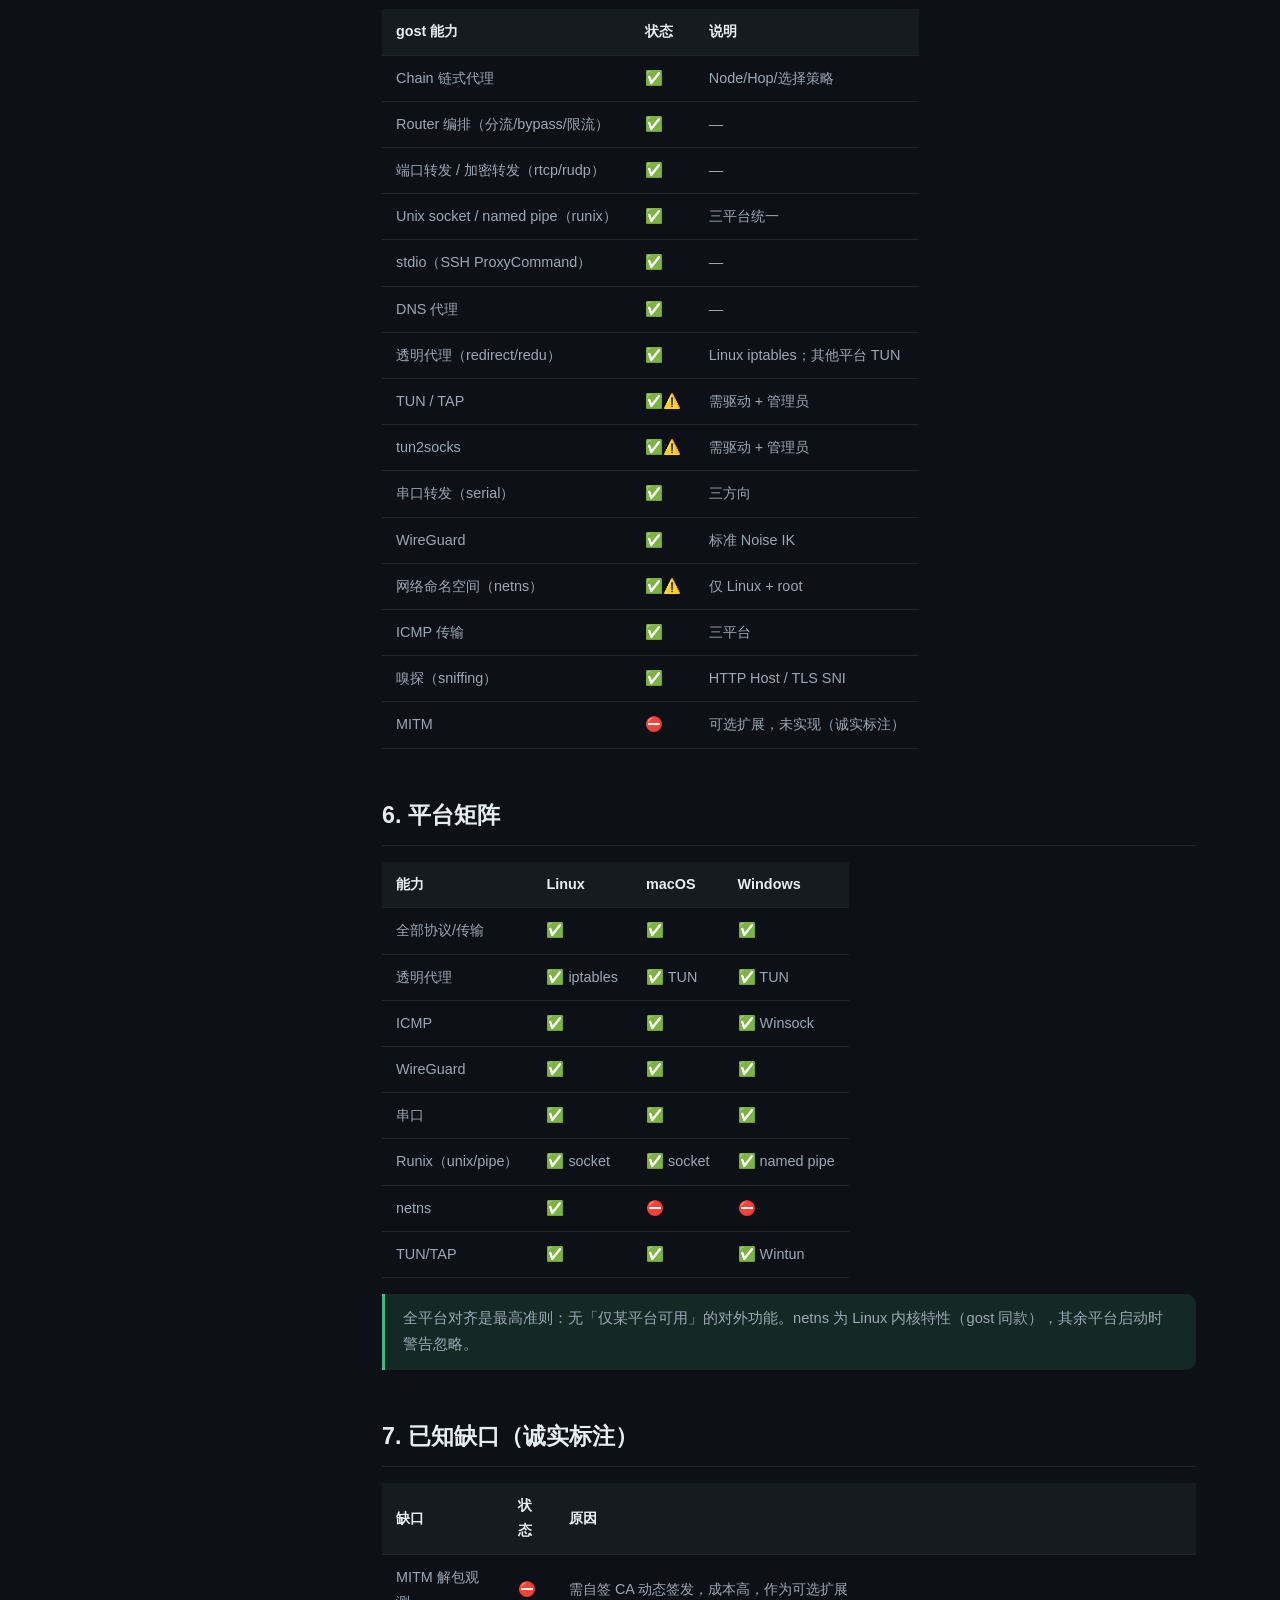
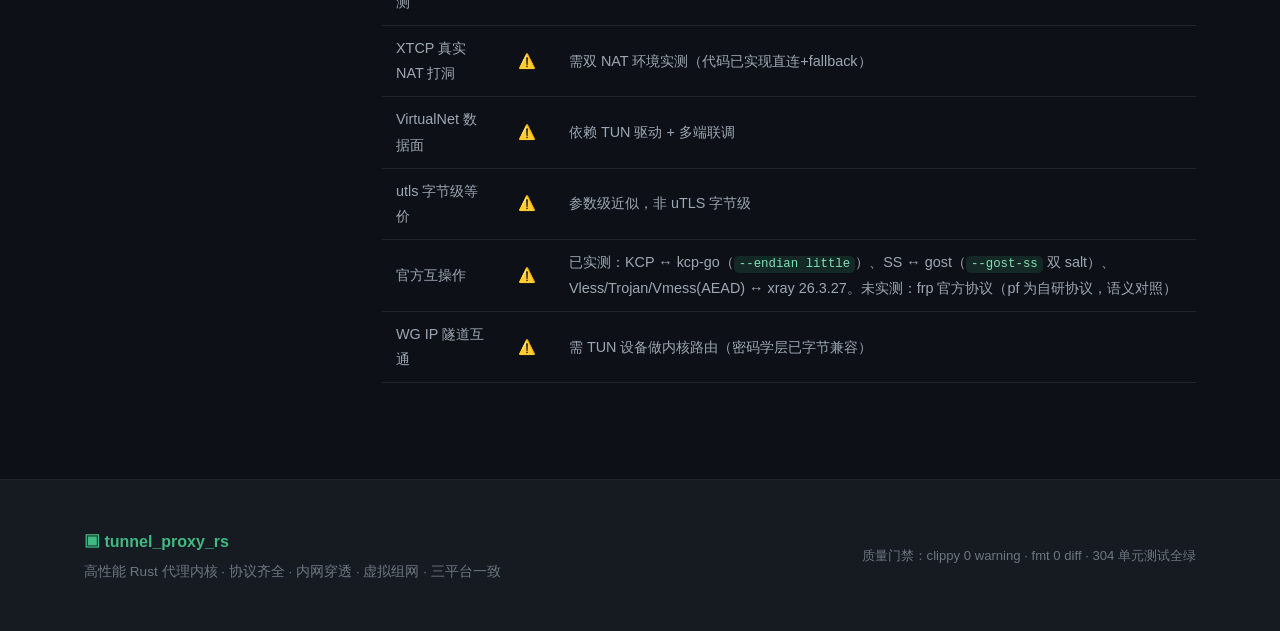
==== commit 325fd1c7: "up" ====
--- a/compare.html
+++ b/compare.html
@@ -164,7 +164,7 @@
   <div class="container footer-inner">
     <div>
       <p class="footer-brand">▣ tunnel_proxy_rs</p>
-      <p class="footer-desc">高性能 Rust 代理内核 · 协议齐全 · 内网穿透 · 三平台一致</p>
+      <p class="footer-desc">高性能 Rust 代理内核 · 协议齐全 · 内网穿透 · 虚拟组网 · 三平台一致</p>
     </div>
     <p class="footer-meta">质量门禁：clippy 0 warning · fmt 0 diff · 304 单元测试全绿</p>
   </div>
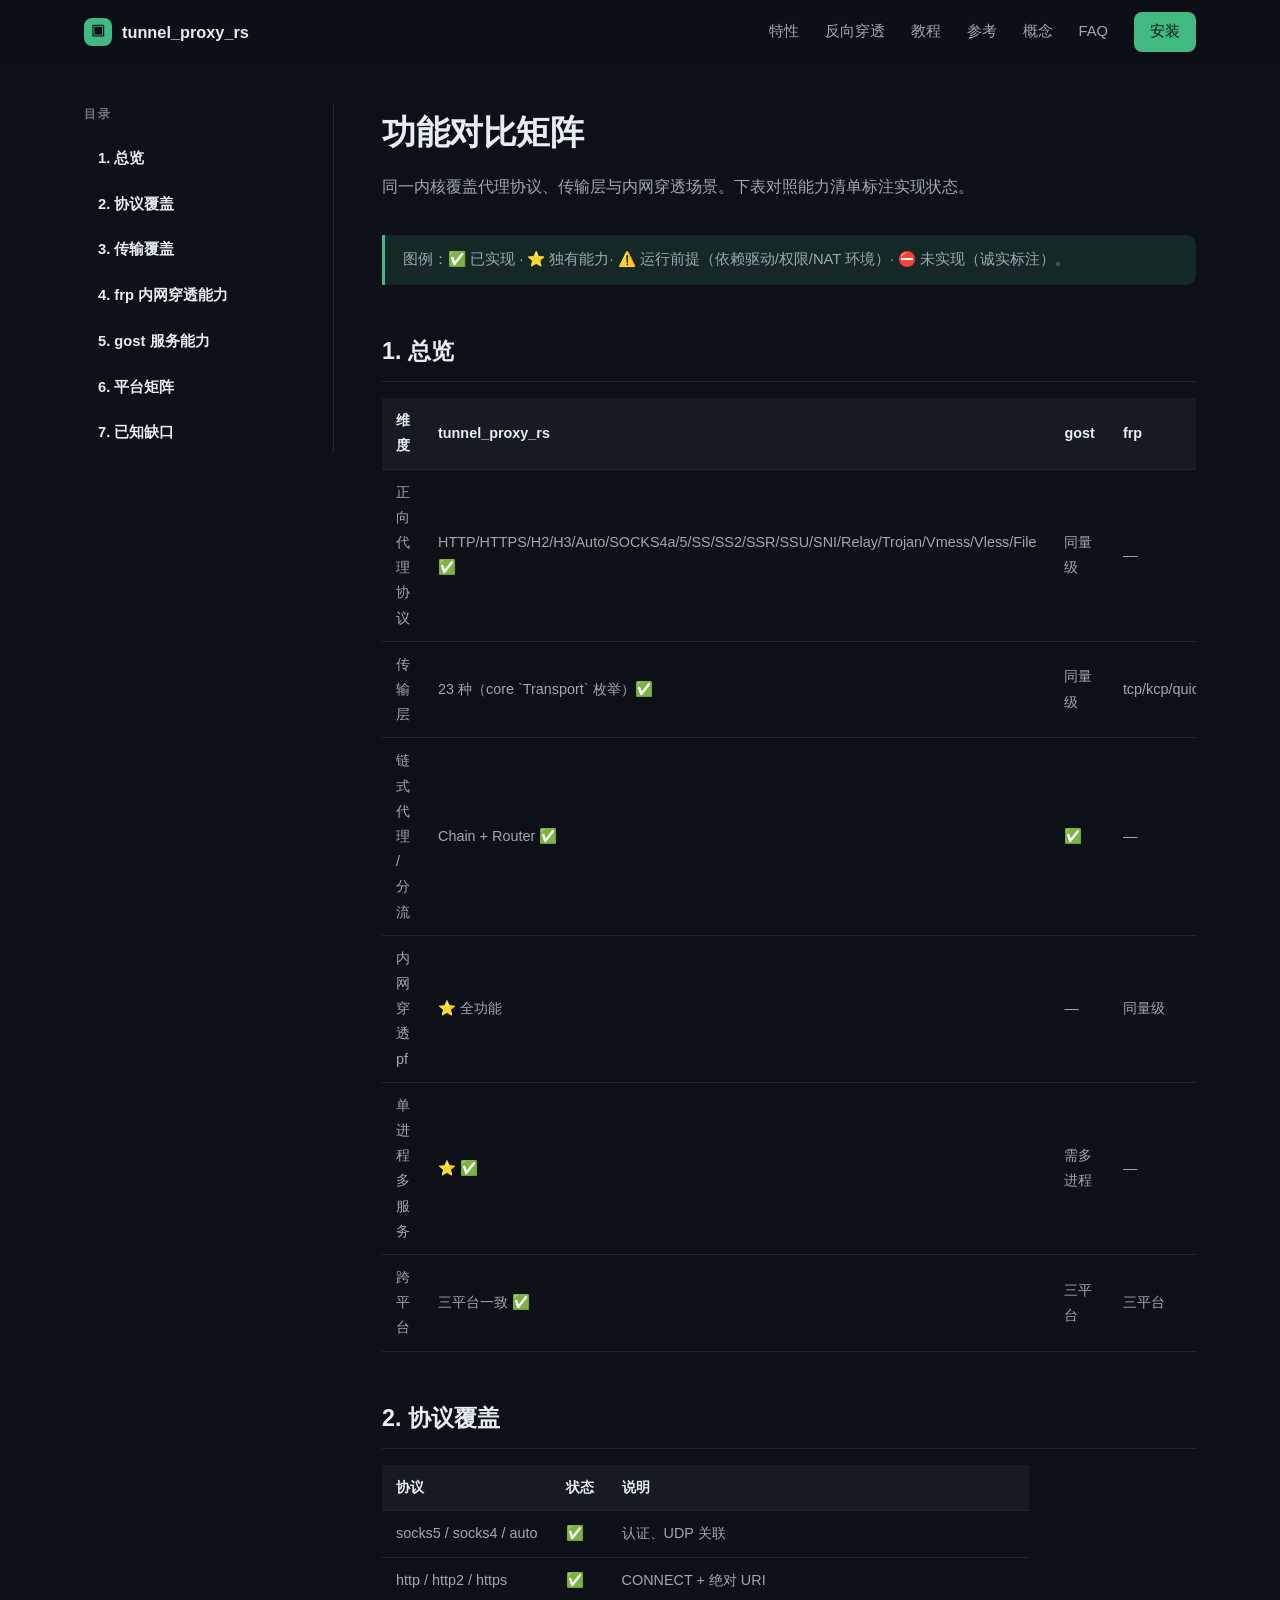
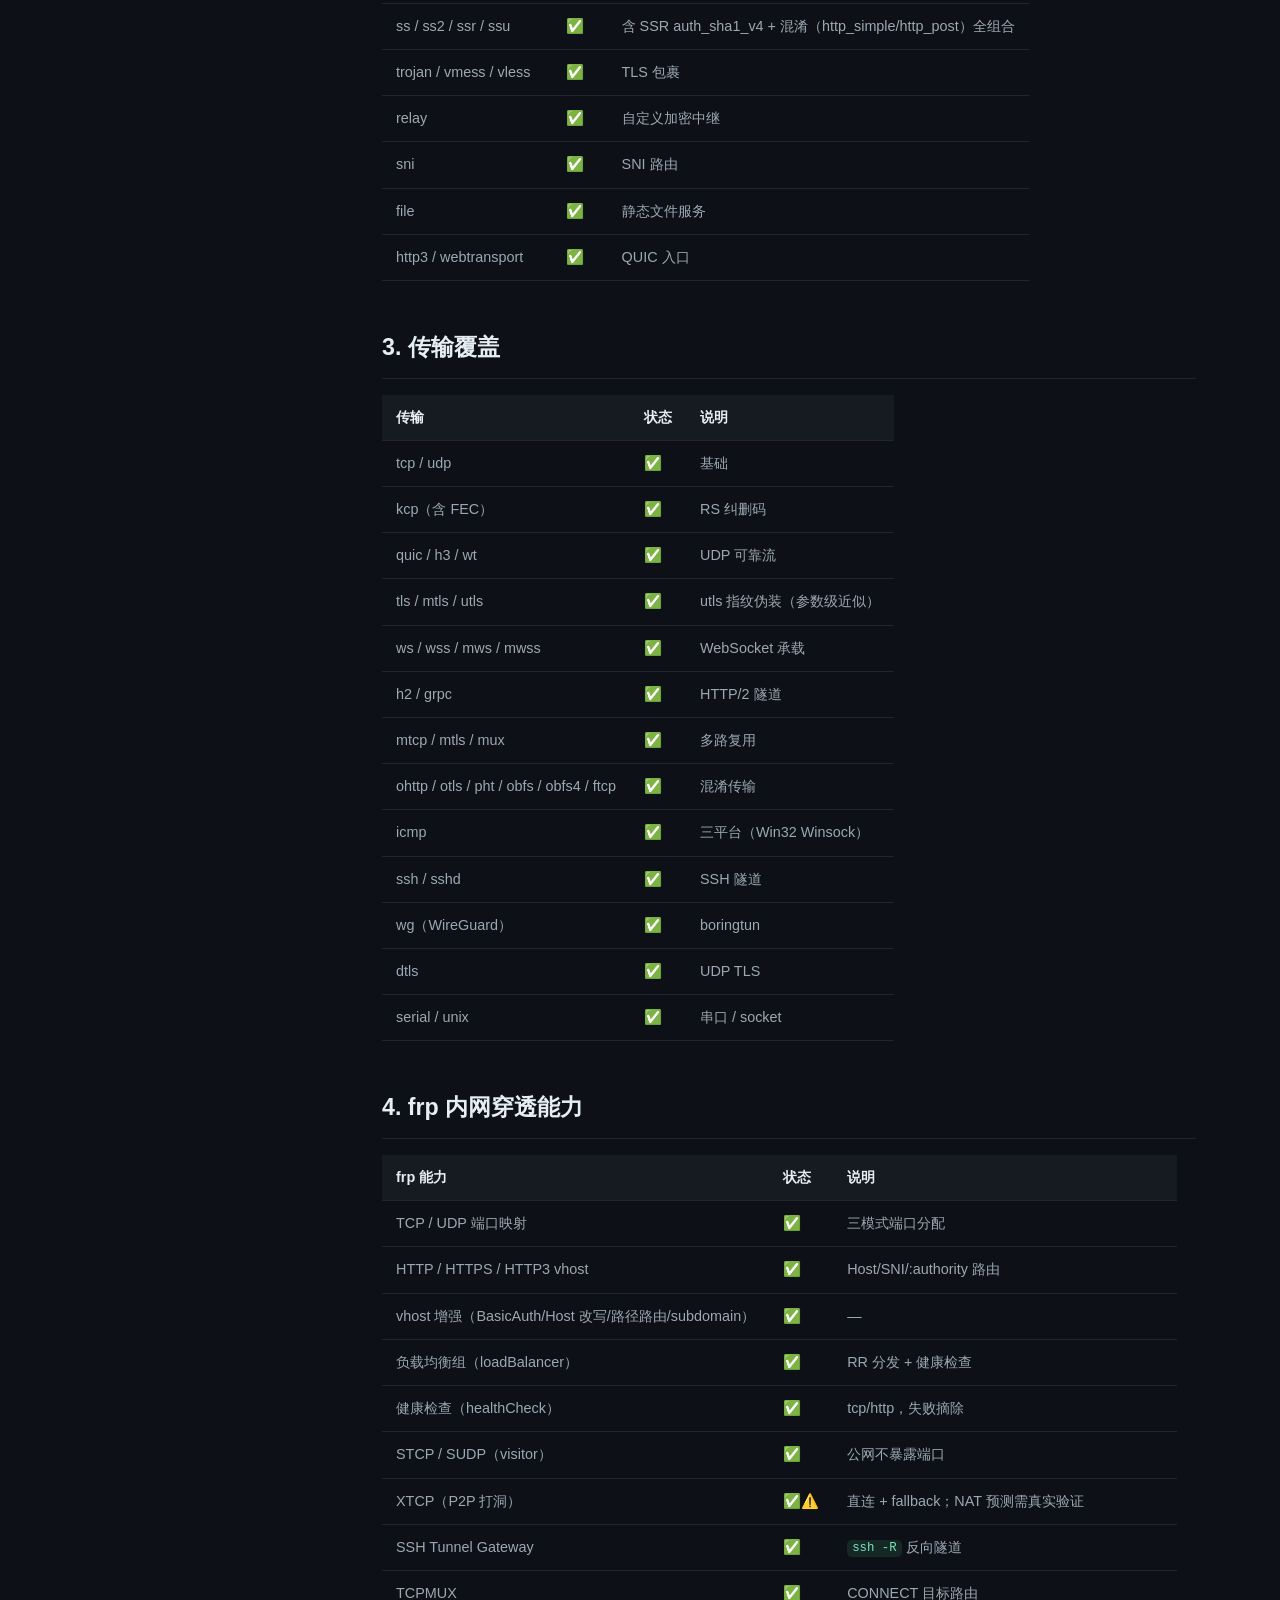
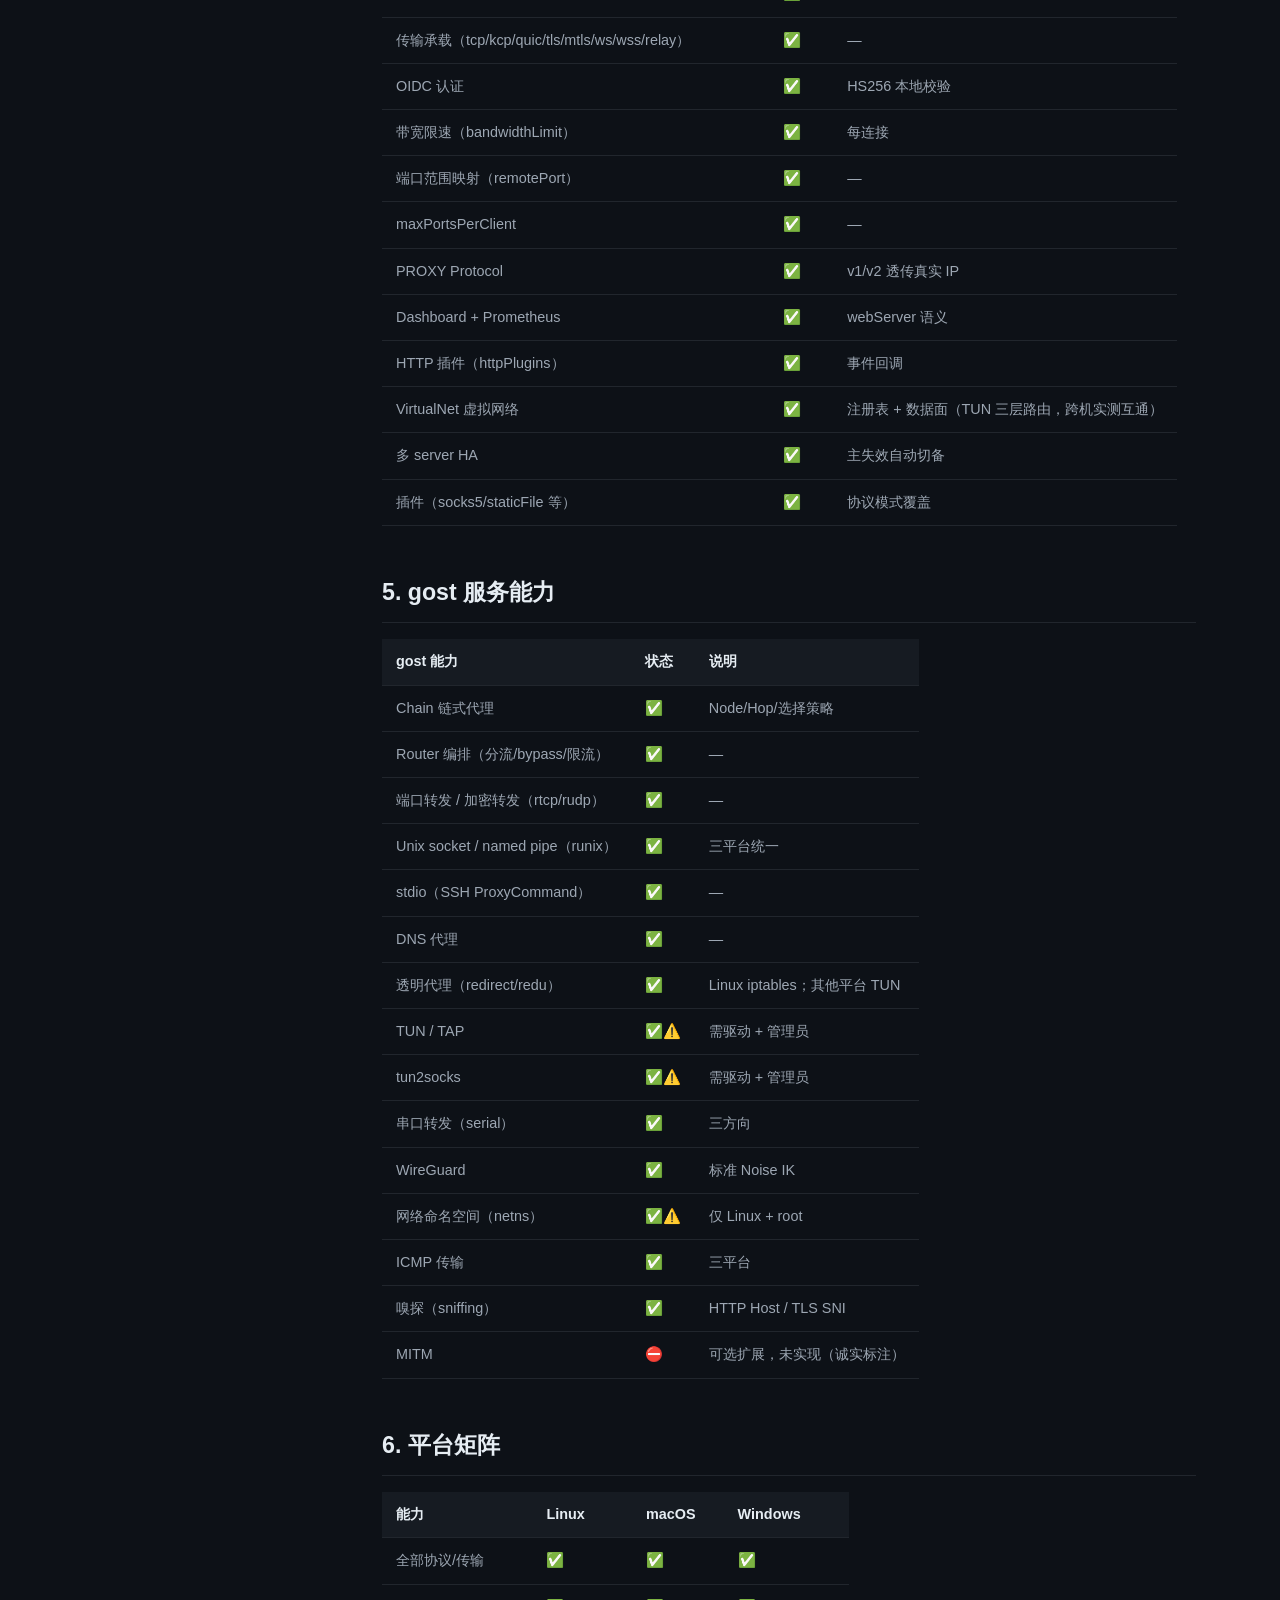
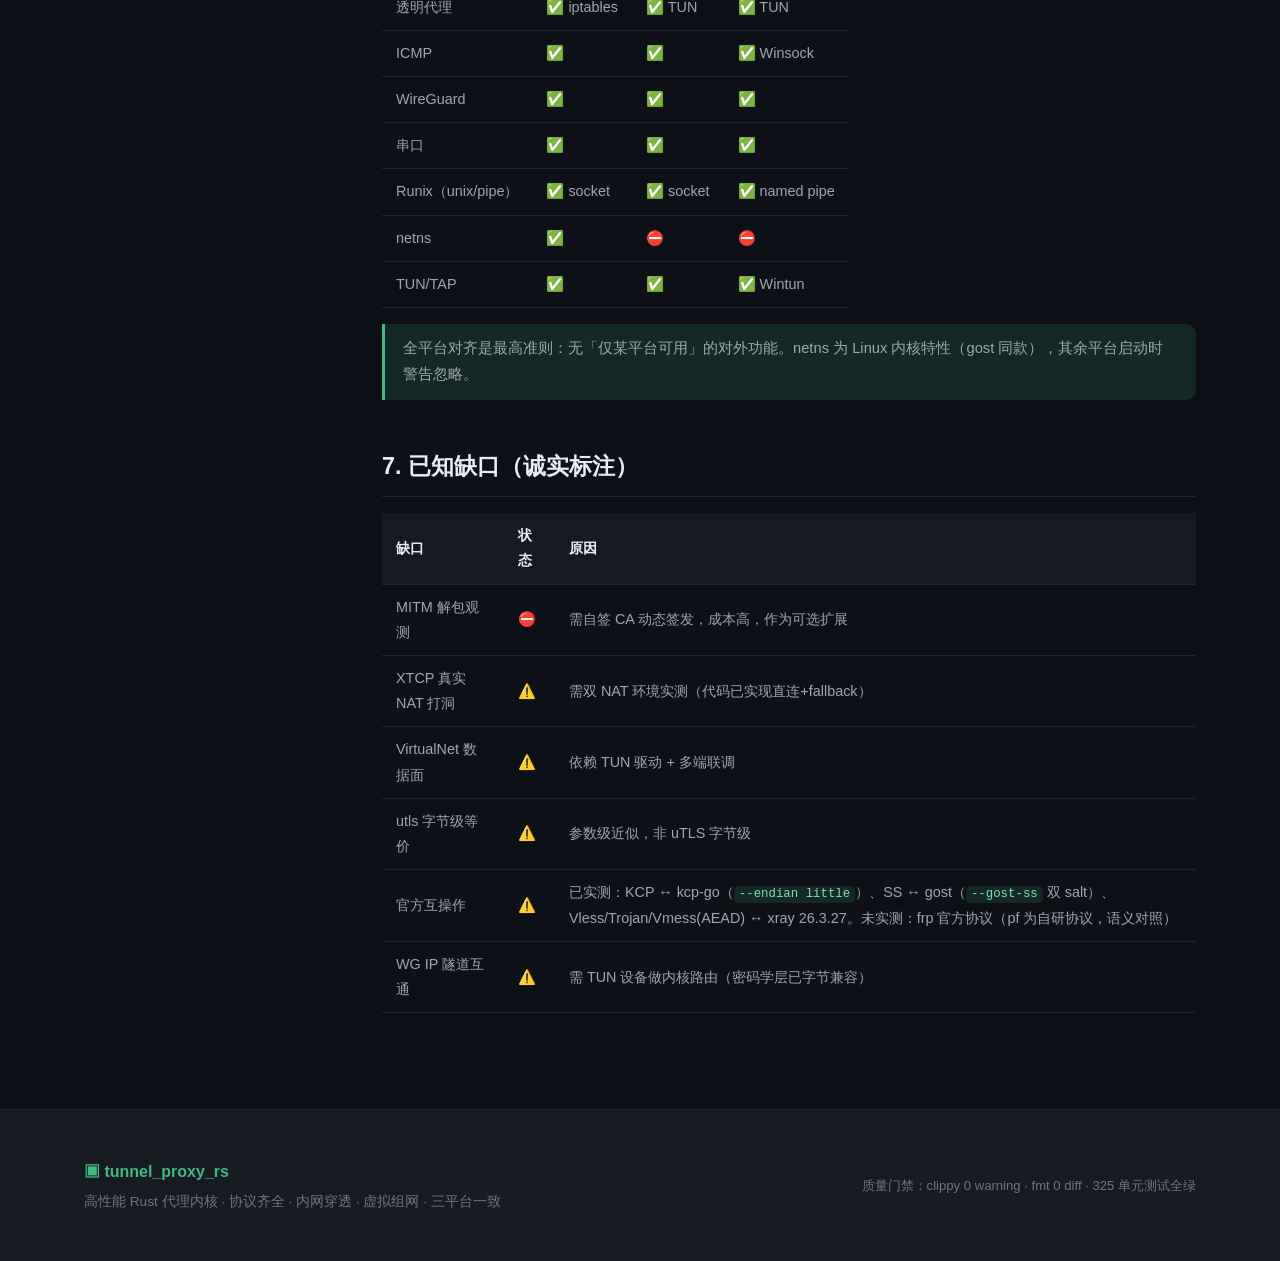
==== commit b2bdf2e1: "up" ====
--- a/compare.html
+++ b/compare.html
@@ -48,8 +48,8 @@
     <h2 id="summary">1. 总览</h2>
     <table>
       <tr><th>维度</th><th>tunnel_proxy_rs</th><th>gost</th><th>frp</th></tr>
-      <tr><td>正向代理协议</td><td>18 种 ✅</td><td>同量级</td><td>—</td></tr>
-      <tr><td>传输层</td><td>20+ 种 ✅</td><td>同量级</td><td>tcp/kcp/quic/ws/tls</td></tr>
+      <tr><td>正向代理协议</td><td>HTTP/HTTPS/H2/H3/Auto/SOCKS4a/5/SS/SS2/SSR/SSU/SNI/Relay/Trojan/Vmess/Vless/File ✅</td><td>同量级</td><td>—</td></tr>
+      <tr><td>传输层</td><td>23 种（core `Transport` 枚举）✅</td><td>同量级</td><td>tcp/kcp/quic/ws/tls</td></tr>
       <tr><td>链式代理 / 分流</td><td>Chain + Router ✅</td><td>✅</td><td>—</td></tr>
       <tr><td>内网穿透 pf</td><td>⭐ 全功能</td><td>—</td><td>同量级</td></tr>
       <tr><td>单进程多服务</td><td>⭐ ✅</td><td>需多进程</td><td>—</td></tr>
@@ -99,7 +99,7 @@
       <tr><td>XTCP（P2P 打洞）</td><td>✅⚠️</td><td>直连 + fallback；NAT 预测需真实验证</td></tr>
       <tr><td>SSH Tunnel Gateway</td><td>✅</td><td><code>ssh -R</code> 反向隧道</td></tr>
       <tr><td>TCPMUX</td><td>✅</td><td>CONNECT 目标路由</td></tr>
-      <tr><td>传输承载（tcp/kcp/quic/ws/tls/mtls）</td><td>✅</td><td>—</td></tr>
+      <tr><td>传输承载（tcp/kcp/quic/tls/mtls/ws/wss/relay）</td><td>✅</td><td>—</td></tr>
       <tr><td>OIDC 认证</td><td>✅</td><td>HS256 本地校验</td></tr>
       <tr><td>带宽限速（bandwidthLimit）</td><td>✅</td><td>每连接</td></tr>
       <tr><td>端口范围映射（remotePort）</td><td>✅</td><td>—</td></tr>
@@ -166,7 +166,7 @@
       <p class="footer-brand">▣ tunnel_proxy_rs</p>
       <p class="footer-desc">高性能 Rust 代理内核 · 协议齐全 · 内网穿透 · 虚拟组网 · 三平台一致</p>
     </div>
-    <p class="footer-meta">质量门禁：clippy 0 warning · fmt 0 diff · 304 单元测试全绿</p>
+    <p class="footer-meta">质量门禁：clippy 0 warning · fmt 0 diff · 325 单元测试全绿</p>
   </div>
 </footer>
 
